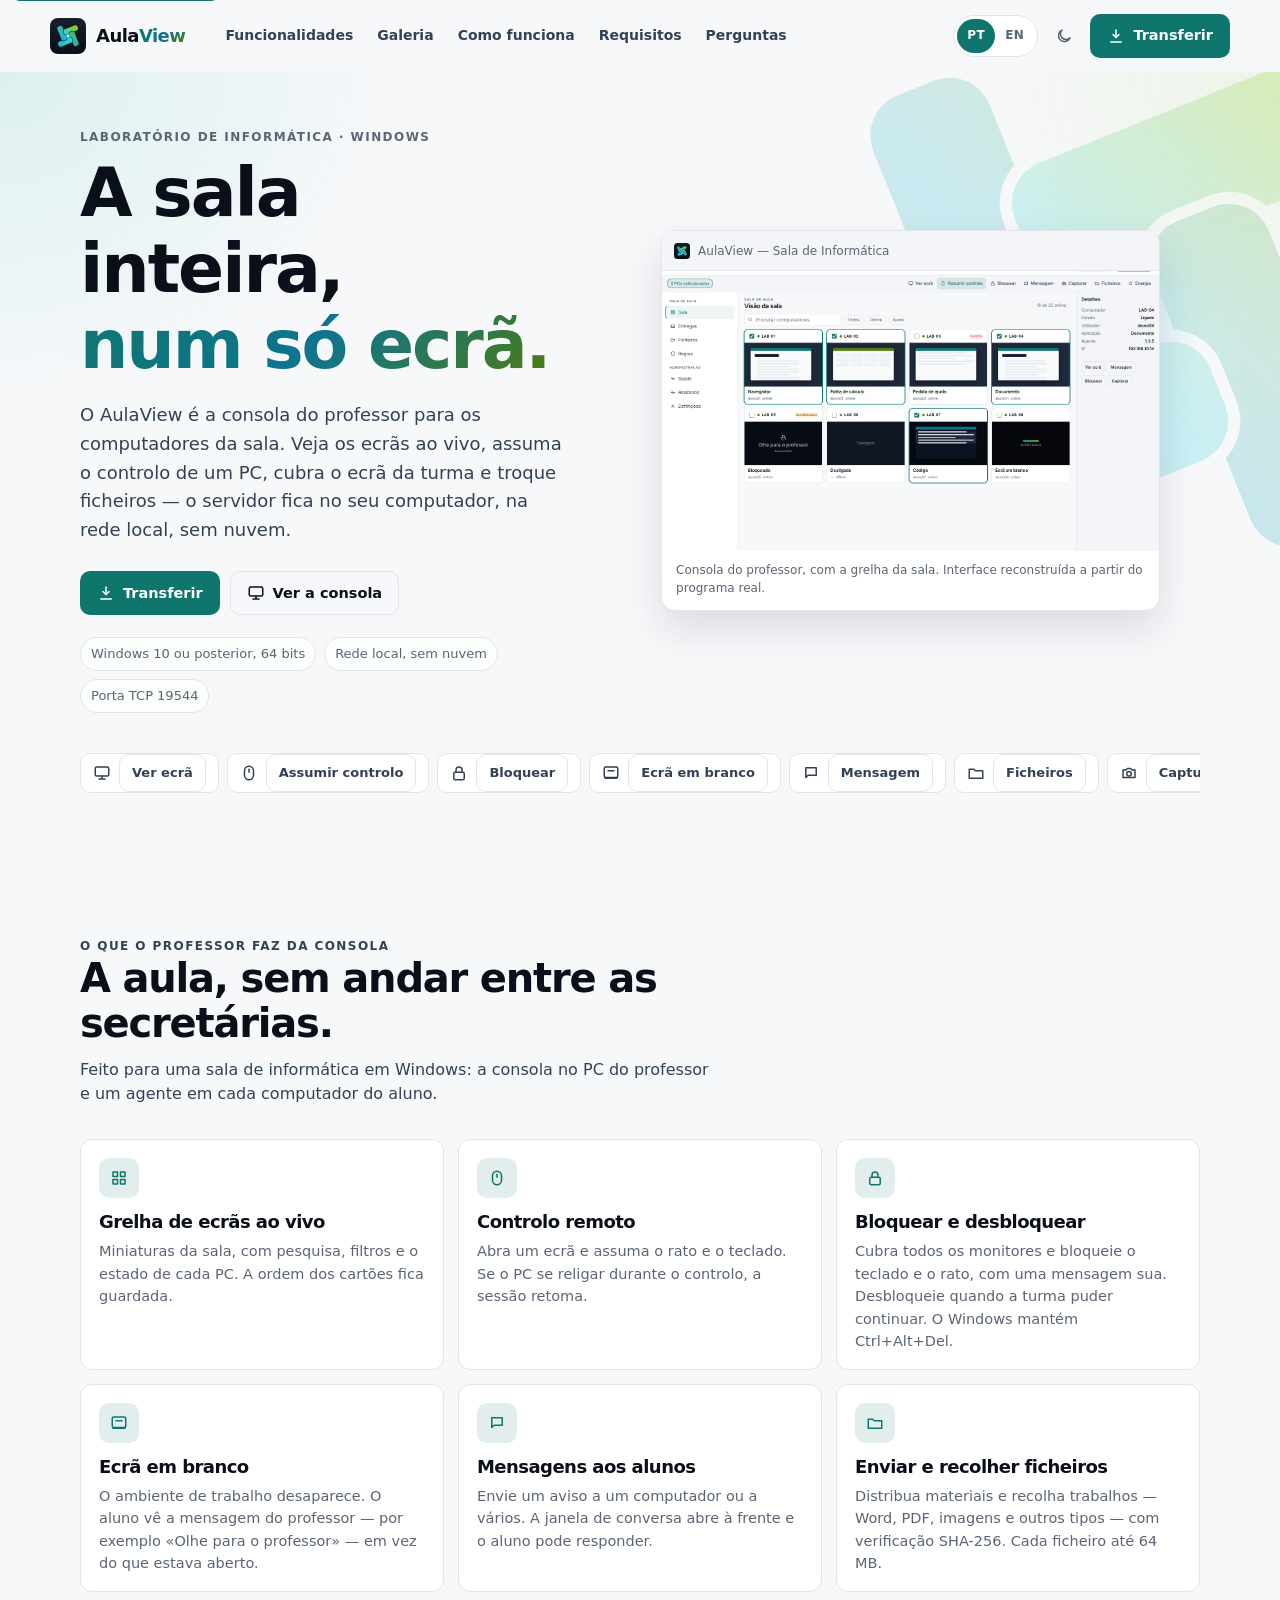
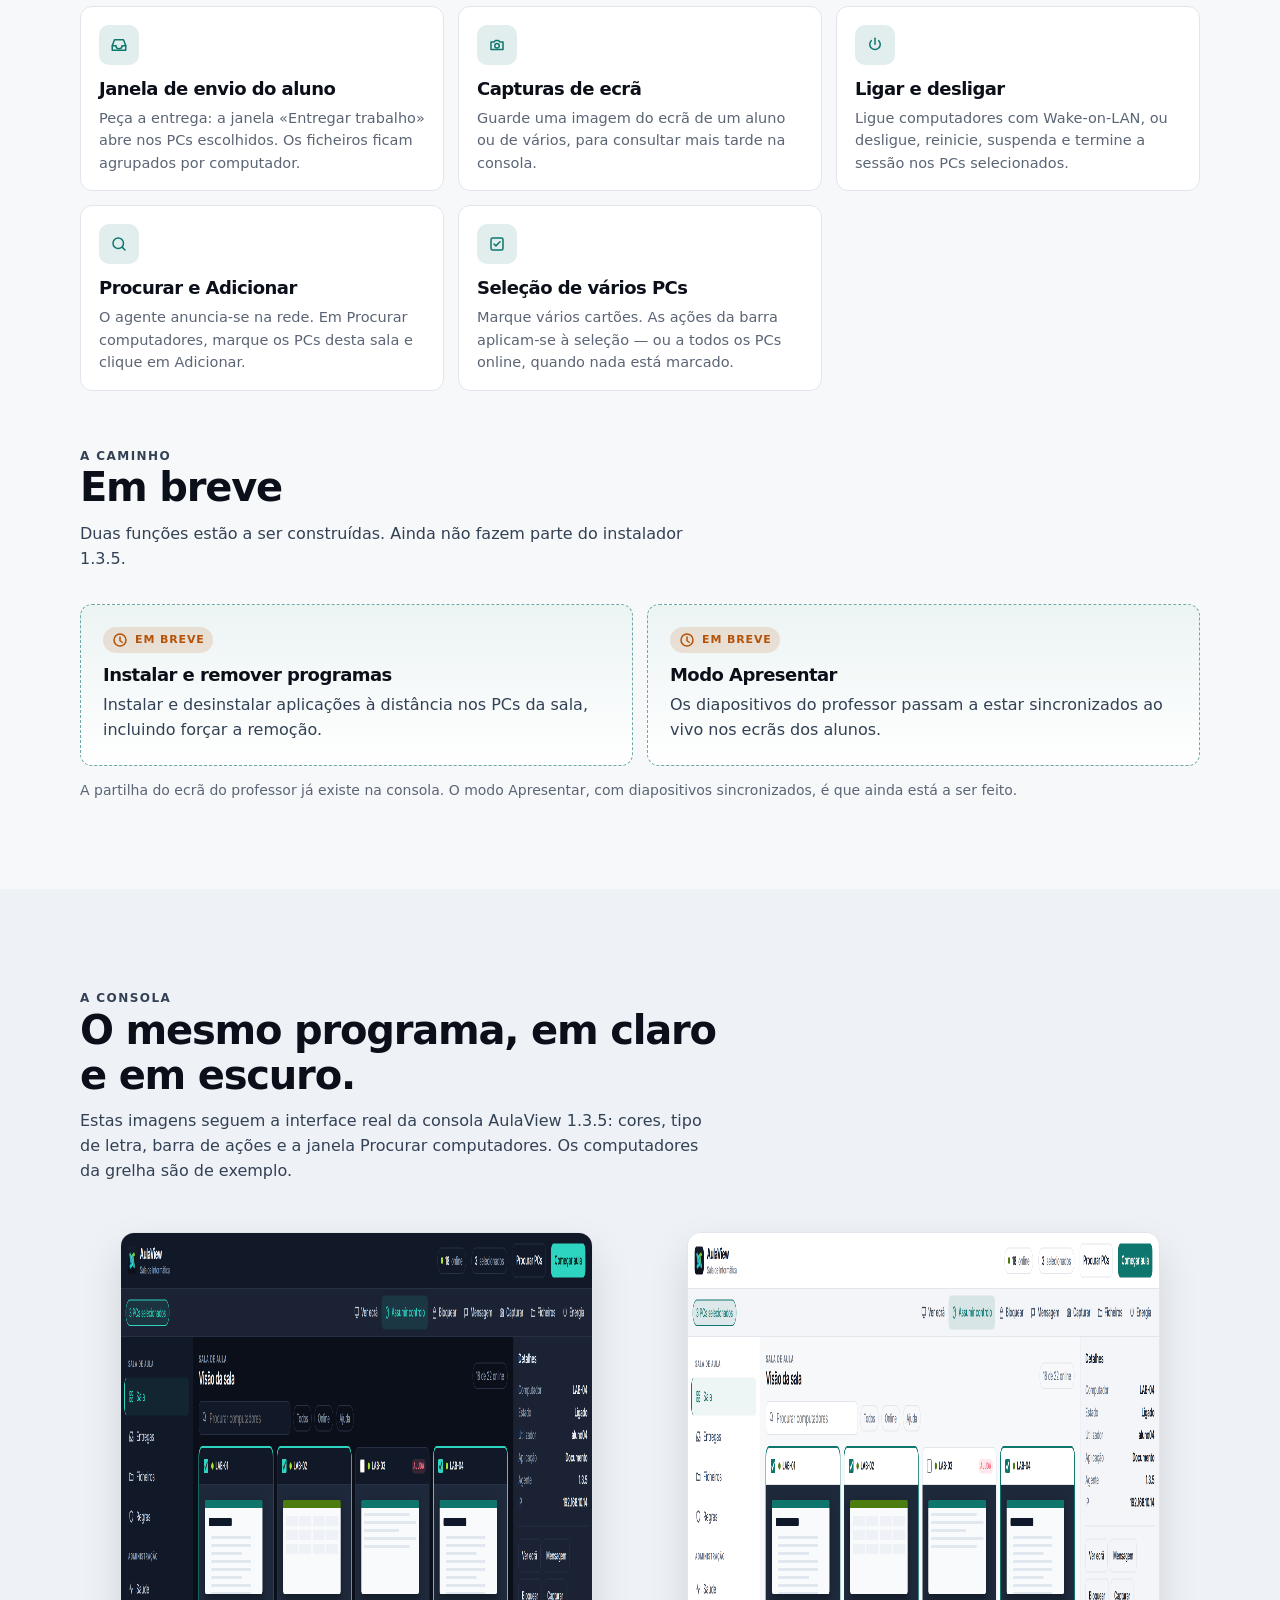
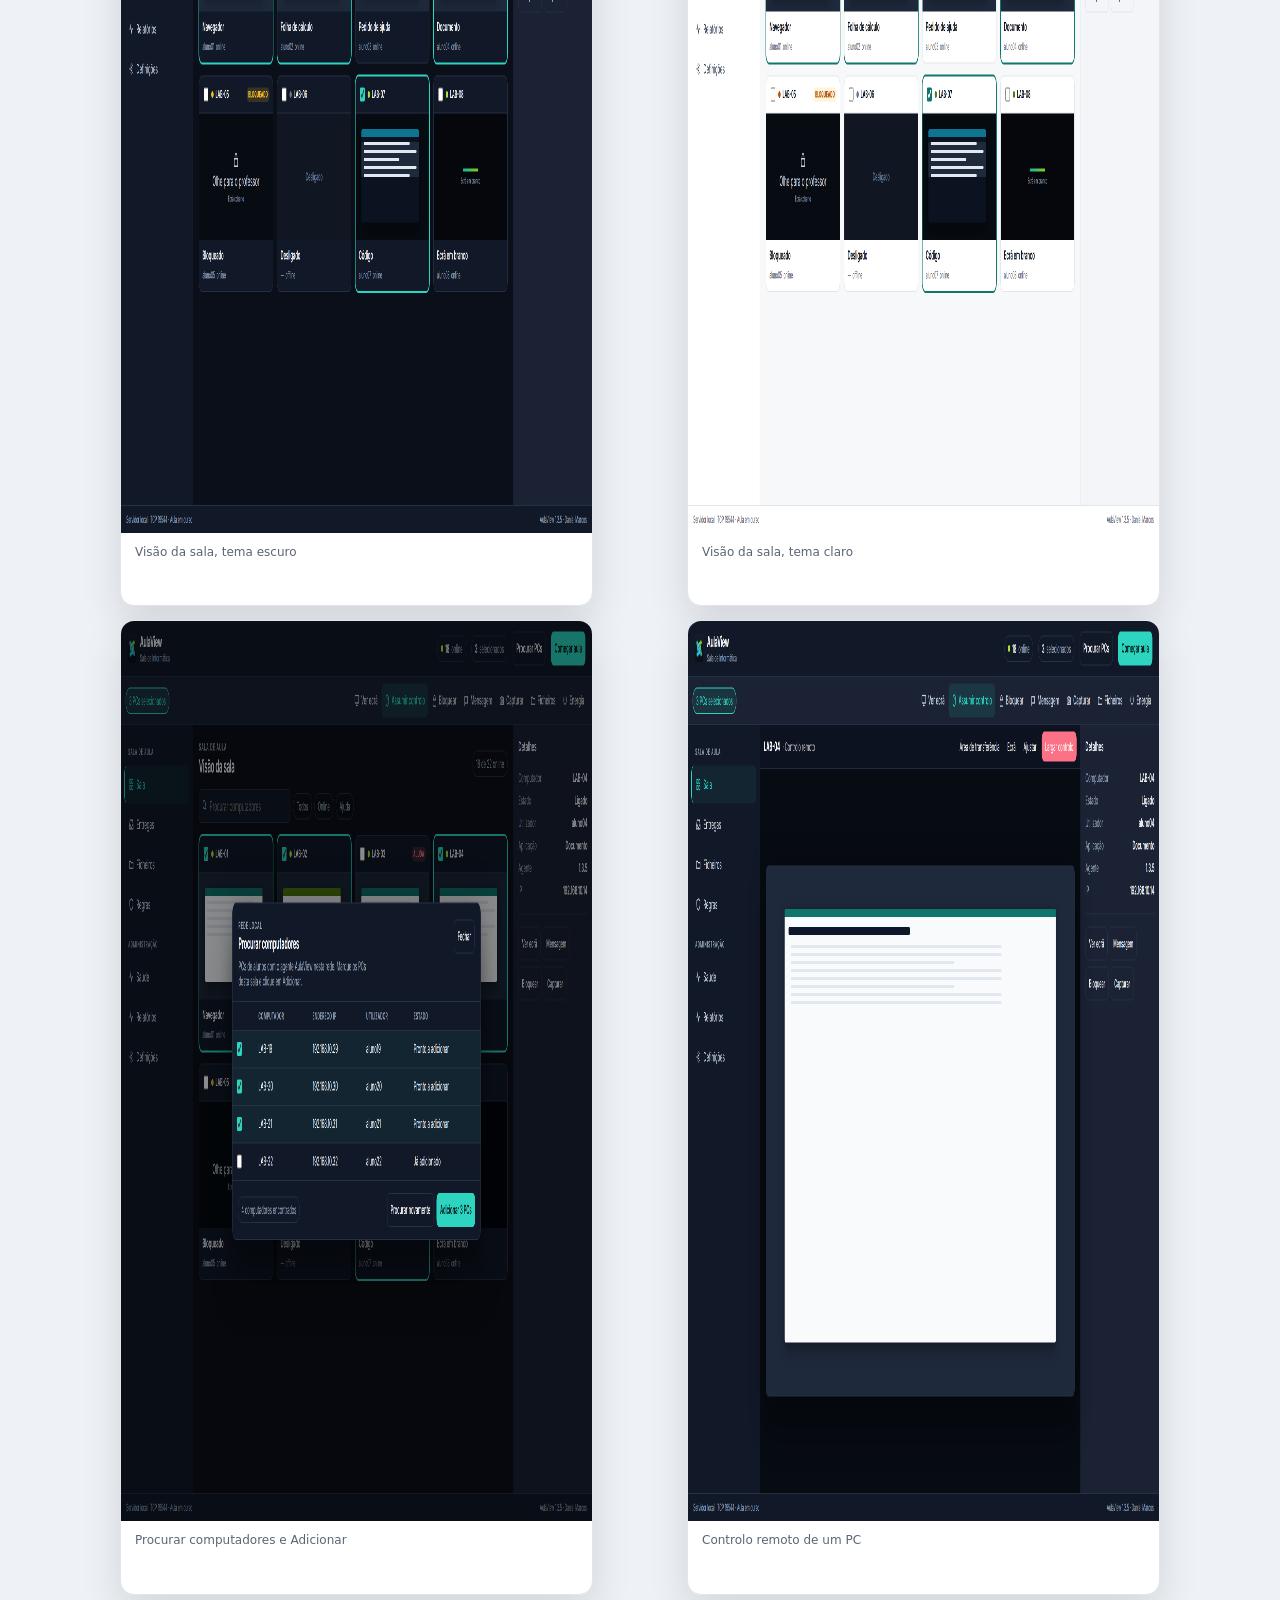
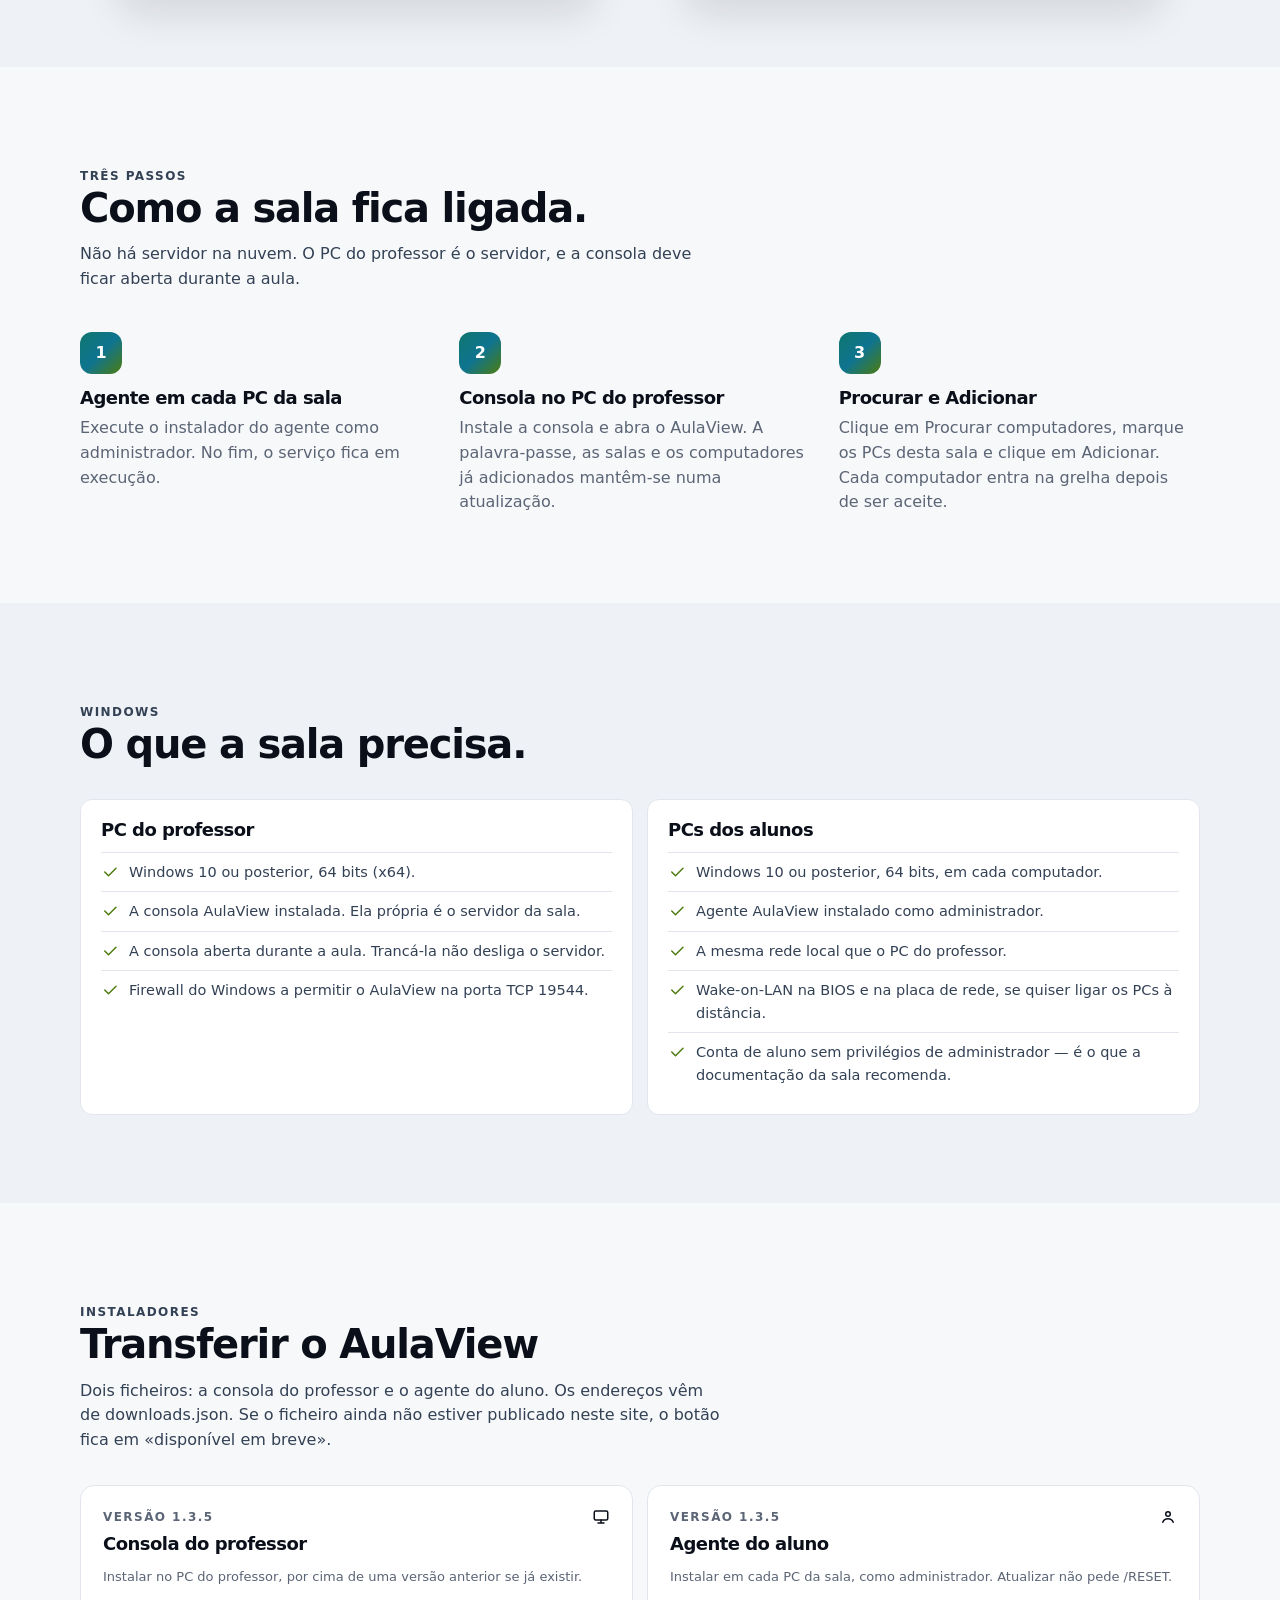
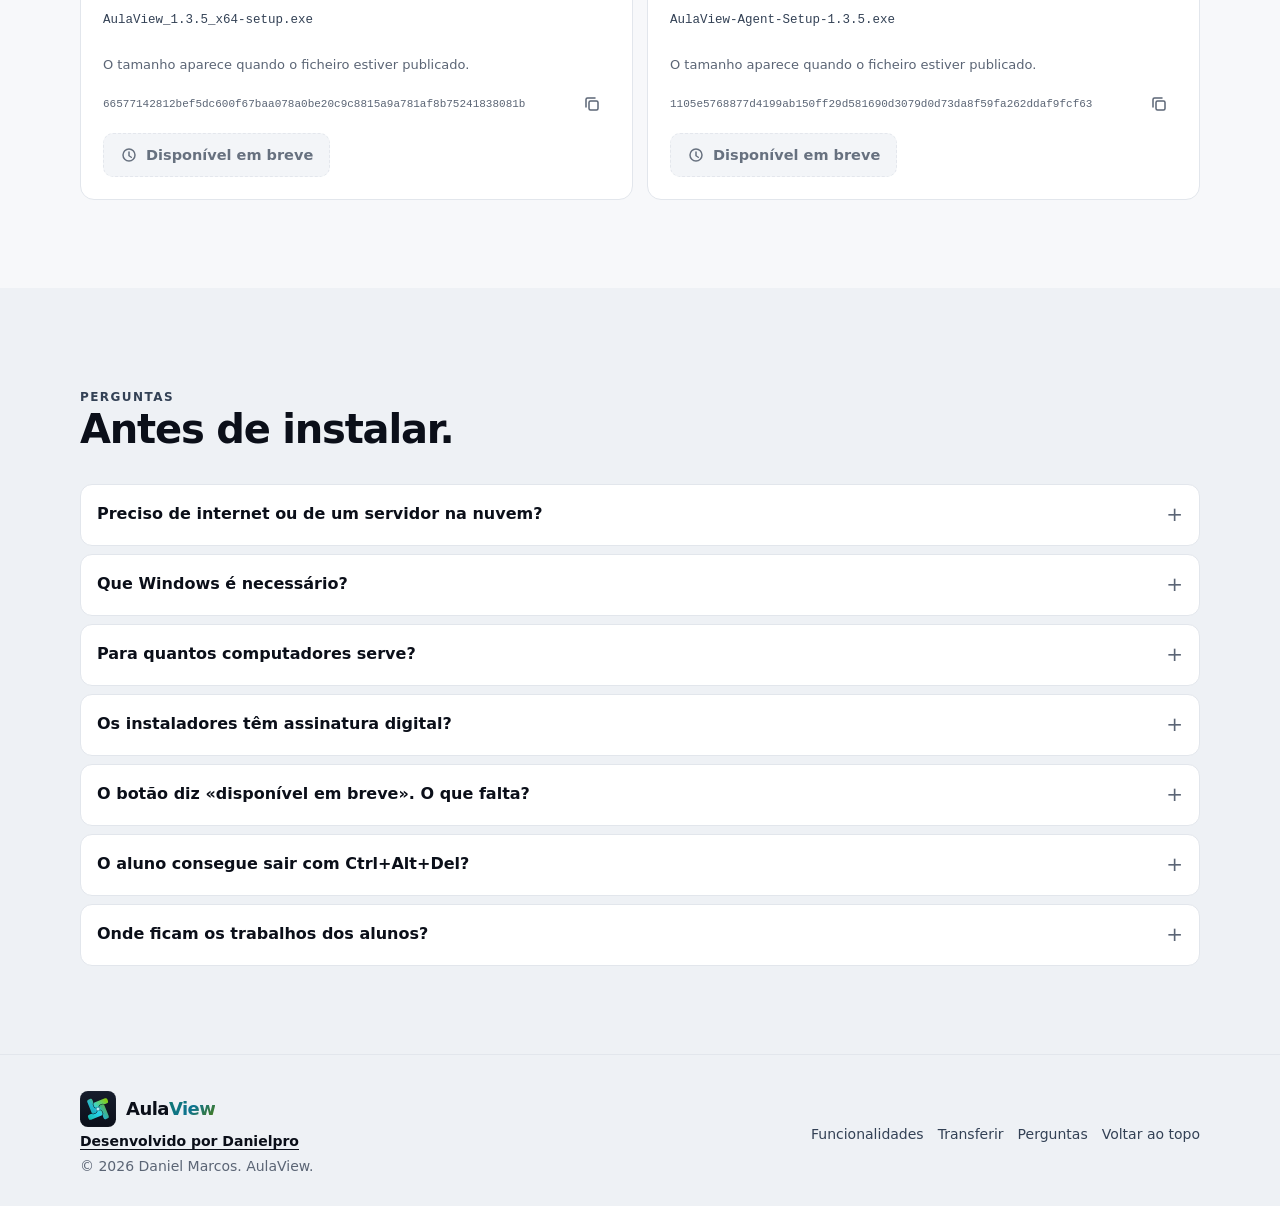
==== index.html @ 0f4b3fcb "Publica o site do AulaView Página estática bilingue com a marca da consola 1.3.5, galeria da interfa" ====
<!doctype html>
<html lang="pt-MZ">
<head>
<meta charset="utf-8">
<meta name="viewport" content="width=device-width, initial-scale=1">
<title>AulaView — consola do professor para o laboratório</title>
<meta name="description" content="O AulaView é a consola do professor para os computadores da sala. Ecrãs ao vivo, controlo remoto, mensagens e ficheiros na rede local, sem nuvem. Windows 10 ou posterior, 64 bits.">
<meta name="author" content="Daniel Marcos">
<meta name="theme-color" content="#0B0F19">
<link rel="canonical" href="https://aulaview.danielpro.dev/">
<meta property="og:type" content="website">
<meta property="og:site_name" content="AulaView">
<meta property="og:title" content="AulaView — consola do professor para o laboratório">
<meta property="og:description" content="Veja a sala inteira num só ecrã. Consola do professor e agente do aluno para laboratórios de informática em Windows, na rede local.">
<meta property="og:url" content="https://aulaview.danielpro.dev/">
<meta property="og:image" content="https://aulaview.danielpro.dev/assets/og.png">
<meta property="og:image:width" content="1200">
<meta property="og:image:height" content="630">
<meta property="og:image:alt" content="AulaView — a sala inteira, num só ecrã.">
<meta property="og:locale" content="pt_MZ">
<meta property="og:locale:alternate" content="en_US">
<meta name="twitter:card" content="summary_large_image">
<meta name="twitter:title" content="AulaView — consola do professor para o laboratório">
<meta name="twitter:description" content="Ecrãs ao vivo, controlo remoto e ficheiros da turma, na rede local, sem nuvem.">
<meta name="twitter:image" content="https://aulaview.danielpro.dev/assets/og.png">
<link rel="icon" href="/assets/brand/favicon-32.png" type="image/png" sizes="32x32">
<link rel="icon" href="/assets/brand/icon.svg" type="image/svg+xml">
<link rel="apple-touch-icon" href="/assets/brand/apple-touch.png">
<link rel="manifest" href="/site.webmanifest">
<link rel="stylesheet" href="/css/site.css">
<script type="application/ld+json">
{
  "@context": "https://schema.org",
  "@type": "SoftwareApplication",
  "name": "AulaView",
  "applicationCategory": "EducationalApplication",
  "operatingSystem": "Windows 10, Windows 11, x64",
  "softwareVersion": "1.3.5",
  "description": "Consola do professor e agente do aluno para gerir um laboratório de informática em Windows, na rede local.",
  "url": "https://aulaview.danielpro.dev/",
  "image": "https://aulaview.danielpro.dev/assets/og.png",
  "author": { "@type": "Person", "name": "Daniel Marcos", "url": "https://danielpro.dev" }
}
</script>
<script>
(function () {
  try {
    var t = localStorage.getItem("av-theme");
    if (t === "light" || (!t && matchMedia("(prefers-color-scheme: light)").matches))
      document.documentElement.classList.add("light");
  } catch (e) {}
})();
</script>
</head>
<body id="topo">
<a class="skip" href="#conteudo" data-i18n="skip">Saltar para o conteúdo</a>
<svg xmlns="http://www.w3.org/2000/svg" class="sprite" aria-hidden="true">
  <symbol id="i-monitor" viewBox="0 0 24 24"><rect x="3" y="4" width="18" height="12" rx="2"/><path d="M8 20h8M12 16v4"/></symbol>
  <symbol id="i-mouse" viewBox="0 0 24 24"><rect x="6" y="3" width="12" height="18" rx="6"/><path d="M12 7v4"/></symbol>
  <symbol id="i-lock" viewBox="0 0 24 24"><rect x="5" y="11" width="14" height="10" rx="2"/><path d="M8 11V8a4 4 0 0 1 8 0v3"/></symbol>
  <symbol id="i-blank" viewBox="0 0 24 24"><rect x="3" y="4" width="18" height="14" rx="2"/><path d="M4 19h16M8 9h8"/></symbol>
  <symbol id="i-message" viewBox="0 0 24 24"><path d="M5 5h14v10H8l-3 3z"/></symbol>
  <symbol id="i-folder" viewBox="0 0 24 24"><path d="M3 7h6l2 2h10v10H3z"/></symbol>
  <symbol id="i-inbox" viewBox="0 0 24 24"><path d="M3 13l3-8h12l3 8v6H3z"/><path d="M3 13h5a4 4 0 0 0 8 0h5"/></symbol>
  <symbol id="i-camera" viewBox="0 0 24 24"><path d="M4 8h4l2-2h4l2 2h4v10H4z"/><circle cx="12" cy="13" r="3"/></symbol>
  <symbol id="i-power" viewBox="0 0 24 24"><path d="M12 3v8"/><path d="M7 6.2a7 7 0 1 0 10 0"/></symbol>
  <symbol id="i-search" viewBox="0 0 24 24"><circle cx="11" cy="11" r="7"/><path d="M20 20l-3.2-3.2"/></symbol>
  <symbol id="i-checks" viewBox="0 0 24 24"><rect x="4" y="4" width="16" height="16" rx="2"/><path d="M8 12l2.5 2.5L16 9"/></symbol>
  <symbol id="i-grid" viewBox="0 0 24 24"><rect x="4" y="4" width="6" height="6"/><rect x="14" y="4" width="6" height="6"/><rect x="4" y="14" width="6" height="6"/><rect x="14" y="14" width="6" height="6"/></symbol>
  <symbol id="i-download" viewBox="0 0 24 24"><path d="M12 4v10"/><path d="M8 10l4 4 4-4"/><path d="M5 20h14"/></symbol>
  <symbol id="i-sun" viewBox="0 0 24 24"><circle cx="12" cy="12" r="4"/><path d="M12 2v2M12 20v2M2 12h2M20 12h2M5 5l1.5 1.5M17.5 17.5 19 19M19 5l-1.5 1.5M6.5 17.5 5 19"/></symbol>
  <symbol id="i-moon" viewBox="0 0 24 24"><path d="M20 14.5A8 8 0 1 1 9.5 4 6.5 6.5 0 0 0 20 14.5z"/></symbol>
  <symbol id="i-menu" viewBox="0 0 24 24"><path d="M4 7h16M4 12h16M4 17h16"/></symbol>
  <symbol id="i-close" viewBox="0 0 24 24"><path d="M6 6l12 12M18 6 6 18"/></symbol>
  <symbol id="i-check" viewBox="0 0 24 24"><path d="M5 12l5 5L20 7"/></symbol>
  <symbol id="i-package" viewBox="0 0 24 24"><path d="M3 8l9-4 9 4-9 4z"/><path d="M3 8v8l9 4 9-4V8"/><path d="M12 12v8"/></symbol>
  <symbol id="i-present" viewBox="0 0 24 24"><rect x="3" y="4" width="18" height="12" rx="2"/><path d="M8 20h8M12 16v4M8 10h8"/></symbol>
  <symbol id="i-clock" viewBox="0 0 24 24"><circle cx="12" cy="12" r="8"/><path d="M12 8v5l3 2"/></symbol>
  <symbol id="i-copy" viewBox="0 0 24 24"><rect x="8" y="8" width="12" height="12" rx="2"/><path d="M4 16V6a2 2 0 0 1 2-2h10"/></symbol>
  <symbol id="i-users" viewBox="0 0 24 24"><circle cx="12" cy="8" r="3"/><path d="M5 19c1.2-3.2 3.6-4.8 7-4.8s5.8 1.6 7 4.8"/></symbol>
</svg>

<header class="site-header">
  <div class="wrap">
    <a class="logo" href="#topo">
      <img src="/assets/brand/icon.svg" width="36" height="36" alt="">
      <span>Aula<span class="grad">View</span></span>
    </a>
    <nav class="nav" aria-label="Secções">
      <a href="#funcionalidades" data-i18n="navFeatures">Funcionalidades</a>
      <a href="#galeria" data-i18n="navGallery">Galeria</a>
      <a href="#como-funciona" data-i18n="navHow">Como funciona</a>
      <a href="#requisitos" data-i18n="navReq">Requisitos</a>
      <a href="#perguntas" data-i18n="navFaq">Perguntas</a>
    </nav>
    <div class="header-actions">
      <div class="seg" role="group" aria-label="Idioma">
        <button type="button" data-lang="pt" aria-pressed="true">PT</button>
        <button type="button" data-lang="en" aria-pressed="false">EN</button>
      </div>
      <button class="icon-btn" type="button" data-theme-toggle aria-pressed="true" aria-label="Mudar para o tema claro">
        <svg class="icon" aria-hidden="true"><use href="#i-sun"></use></svg>
      </button>
      <a class="btn btn-primary" href="#transferir"><svg class="icon" aria-hidden="true"><use href="#i-download"></use></svg><span data-i18n="ctaDownload">Transferir</span></a>
      <button class="menu-btn" type="button" data-menu aria-expanded="false" aria-controls="menu-movel" data-i18n-aria="menuOpen" aria-label="Abrir menu">
        <svg class="icon" aria-hidden="true"><use href="#i-menu"></use></svg>
      </button>
    </div>
  </div>
</header>
<nav class="mobile-nav" id="menu-movel" data-mobile-nav>
  <a href="#funcionalidades" data-i18n="navFeatures">Funcionalidades</a>
  <a href="#galeria" data-i18n="navGallery">Galeria</a>
  <a href="#como-funciona" data-i18n="navHow">Como funciona</a>
  <a href="#requisitos" data-i18n="navReq">Requisitos</a>
  <a href="#transferir" data-i18n="navDownload">Transferir</a>
  <a href="#perguntas" data-i18n="navFaq">Perguntas</a>
</nav>

<main id="conteudo">
  <section class="hero">
    <img class="hero-pin" src="/assets/brand/symbol.svg" alt="">
    <div class="wrap hero-grid">
      <div>
        <p class="eyebrow" data-i18n="heroKicker">Laboratório de informática · Windows</p>
        <h1><span data-i18n="heroTitleA">A sala inteira,</span><br><span class="grad" data-i18n="heroTitleB">num só ecrã.</span></h1>
        <p class="lead" data-i18n="heroLead">O AulaView é a consola do professor para os computadores da sala. Veja os ecrãs ao vivo, assuma o controlo de um PC, cubra o ecrã da turma e troque ficheiros — o servidor fica no seu computador, na rede local, sem nuvem.</p>
        <div class="hero-actions">
          <a class="btn btn-primary" href="#transferir"><svg class="icon" aria-hidden="true"><use href="#i-download"></use></svg><span data-i18n="ctaDownload">Transferir</span></a>
          <a class="btn btn-ghost" href="#galeria"><svg class="icon" aria-hidden="true"><use href="#i-monitor"></use></svg><span data-i18n="ctaSee">Ver a consola</span></a>
        </div>
        <ul class="facts">
          <li data-i18n="factWin">Windows 10 ou posterior, 64 bits</li>
          <li data-i18n="factLocal">Rede local, sem nuvem</li>
          <li data-i18n="factPort">Porta TCP 19544</li>
        </ul>
      </div>
      <figure class="frame">
        <div class="frame-bar"><img src="/assets/brand/icon.svg" alt=""><span>AulaView — Sala de Informática</span></div>
        <img class="shot" data-shot width="1440" height="900" data-dark="/assets/screens/sala-escuro.png" data-light="/assets/screens/sala-claro.png" src="/assets/screens/sala-escuro.png" data-i18n-alt="g1" alt="Visão da sala, tema escuro">
        <figcaption data-i18n="heroCaption">Consola do professor, com a grelha da sala. Interface reconstruída a partir do programa real.</figcaption>
      </figure>
    </div>
  </section>

  <div class="command-strip">
    <div class="wrap">
      <div class="strip" aria-hidden="true">
        <span><svg class="icon"><use href="#i-monitor"></use></svg><span data-i18n="stripView">Ver ecrã</span></span>
        <span><svg class="icon"><use href="#i-mouse"></use></svg><span data-i18n="stripControl">Assumir controlo</span></span>
        <span><svg class="icon"><use href="#i-lock"></use></svg><span data-i18n="stripLock">Bloquear</span></span>
        <span><svg class="icon"><use href="#i-blank"></use></svg><span data-i18n="stripBlank">Ecrã em branco</span></span>
        <span><svg class="icon"><use href="#i-message"></use></svg><span data-i18n="stripMsg">Mensagem</span></span>
        <span><svg class="icon"><use href="#i-folder"></use></svg><span data-i18n="stripFiles">Ficheiros</span></span>
        <span><svg class="icon"><use href="#i-camera"></use></svg><span data-i18n="stripShot">Capturar</span></span>
        <span><svg class="icon"><use href="#i-power"></use></svg><span data-i18n="stripPower">Energia</span></span>
        <span><svg class="icon"><use href="#i-search"></use></svg><span data-i18n="stripSearch">Procurar PCs</span></span>
      </div>
    </div>
  </div>

  <section class="section" id="funcionalidades">
    <div class="wrap">
      <div class="section-head reveal">
        <p class="eyebrow" data-i18n="featuresKicker">O que o professor faz da consola</p>
        <h2 data-i18n="featuresTitle">A aula, sem andar entre as secretárias.</h2>
        <p data-i18n="featuresLead">Feito para uma sala de informática em Windows: a consola no PC do professor e um agente em cada computador do aluno.</p>
      </div>
      <div class="cards">
        <article class="card reveal"><div class="card-icon"><svg class="icon"><use href="#i-grid"></use></svg></div><h3 data-i18n="fGridT">Grelha de ecrãs ao vivo</h3><p data-i18n="fGrid">Miniaturas da sala, com pesquisa, filtros e o estado de cada PC. A ordem dos cartões fica guardada.</p></article>
        <article class="card reveal"><div class="card-icon"><svg class="icon"><use href="#i-mouse"></use></svg></div><h3 data-i18n="fControlT">Controlo remoto</h3><p data-i18n="fControl">Abra um ecrã e assuma o rato e o teclado. Se o PC se religar durante o controlo, a sessão retoma.</p></article>
        <article class="card reveal"><div class="card-icon"><svg class="icon"><use href="#i-lock"></use></svg></div><h3 data-i18n="fLockT">Bloquear e desbloquear</h3><p data-i18n="fLock">Cubra todos os monitores e bloqueie o teclado e o rato, com uma mensagem sua. Desbloqueie quando a turma puder continuar. O Windows mantém Ctrl+Alt+Del.</p></article>
        <article class="card reveal"><div class="card-icon"><svg class="icon"><use href="#i-blank"></use></svg></div><h3 data-i18n="fBlankT">Ecrã em branco</h3><p data-i18n="fBlank">O ambiente de trabalho desaparece. O aluno vê a mensagem do professor — por exemplo «Olhe para o professor» — em vez do que estava aberto.</p></article>
        <article class="card reveal"><div class="card-icon"><svg class="icon"><use href="#i-message"></use></svg></div><h3 data-i18n="fMsgT">Mensagens aos alunos</h3><p data-i18n="fMsg">Envie um aviso a um computador ou a vários. A janela de conversa abre à frente e o aluno pode responder.</p></article>
        <article class="card reveal"><div class="card-icon"><svg class="icon"><use href="#i-folder"></use></svg></div><h3 data-i18n="fFilesT">Enviar e recolher ficheiros</h3><p data-i18n="fFiles">Distribua materiais e recolha trabalhos — Word, PDF, imagens e outros tipos — com verificação SHA-256. Cada ficheiro até 64 MB.</p></article>
        <article class="card reveal"><div class="card-icon"><svg class="icon"><use href="#i-inbox"></use></svg></div><h3 data-i18n="fUploadT">Janela de envio do aluno</h3><p data-i18n="fUpload">Peça a entrega: a janela «Entregar trabalho» abre nos PCs escolhidos. Os ficheiros ficam agrupados por computador.</p></article>
        <article class="card reveal"><div class="card-icon"><svg class="icon"><use href="#i-camera"></use></svg></div><h3 data-i18n="fShotT">Capturas de ecrã</h3><p data-i18n="fShot">Guarde uma imagem do ecrã de um aluno ou de vários, para consultar mais tarde na consola.</p></article>
        <article class="card reveal"><div class="card-icon"><svg class="icon"><use href="#i-power"></use></svg></div><h3 data-i18n="fPowerT">Ligar e desligar</h3><p data-i18n="fPower">Ligue computadores com Wake-on-LAN, ou desligue, reinicie, suspenda e termine a sessão nos PCs selecionados.</p></article>
        <article class="card reveal"><div class="card-icon"><svg class="icon"><use href="#i-search"></use></svg></div><h3 data-i18n="fFindT">Procurar e Adicionar</h3><p data-i18n="fFind">O agente anuncia-se na rede. Em Procurar computadores, marque os PCs desta sala e clique em Adicionar.</p></article>
        <article class="card reveal"><div class="card-icon"><svg class="icon"><use href="#i-checks"></use></svg></div><h3 data-i18n="fManyT">Seleção de vários PCs</h3><p data-i18n="fMany">Marque vários cartões. As ações da barra aplicam-se à seleção — ou a todos os PCs online, quando nada está marcado.</p></article>
      </div>

      <div class="section-head reveal" style="margin-top:56px">
        <p class="eyebrow" data-i18n="soonKicker">A caminho</p>
        <h2 data-i18n="soonTitle">Em breve</h2>
        <p data-i18n="soonLead">Duas funções estão a ser construídas. Ainda não fazem parte do instalador 1.3.5.</p>
      </div>
      <div class="soon-grid">
        <article class="soon reveal">
          <div class="badge"><svg class="icon"><use href="#i-clock"></use></svg><span data-i18n="soonBadge">Em breve</span></div>
          <h3 data-i18n="soonInstallT">Instalar e remover programas</h3>
          <p data-i18n="soonInstall">Instalar e desinstalar aplicações à distância nos PCs da sala, incluindo forçar a remoção.</p>
        </article>
        <article class="soon reveal">
          <div class="badge"><svg class="icon"><use href="#i-clock"></use></svg><span data-i18n="soonBadge">Em breve</span></div>
          <h3 data-i18n="soonPresentT">Modo Apresentar</h3>
          <p data-i18n="soonPresent">Os diapositivos do professor passam a estar sincronizados ao vivo nos ecrãs dos alunos.</p>
        </article>
      </div>
      <p class="note" data-i18n="soonNote">A partilha do ecrã do professor já existe na consola. O modo Apresentar, com diapositivos sincronizados, é que ainda está a ser feito.</p>
    </div>
  </section>

  <section class="section" id="galeria" style="background:var(--bg-2)">
    <div class="wrap">
      <div class="section-head reveal">
        <p class="eyebrow" data-i18n="galleryKicker">A consola</p>
        <h2 data-i18n="galleryTitle">O mesmo programa, em claro e em escuro.</h2>
        <p data-i18n="galleryLead">Estas imagens seguem a interface real da consola AulaView 1.3.5: cores, tipo de letra, barra de ações e a janela Procurar computadores. Os computadores da grelha são de exemplo.</p>
      </div>
      <div class="gallery">
        <button class="shot-btn reveal" type="button" data-zoom>
          <figure class="frame">
            <img src="/assets/screens/sala-escuro.png" width="1440" height="900" data-i18n-alt="g1" alt="Visão da sala, tema escuro">
            <figcaption data-i18n="g1">Visão da sala, tema escuro</figcaption>
          </figure>
        </button>
        <button class="shot-btn reveal" type="button" data-zoom>
          <figure class="frame">
            <img src="/assets/screens/sala-claro.png" width="1440" height="900" data-i18n-alt="g2" alt="Visão da sala, tema claro">
            <figcaption data-i18n="g2">Visão da sala, tema claro</figcaption>
          </figure>
        </button>
        <button class="shot-btn reveal" type="button" data-zoom>
          <figure class="frame">
            <img src="/assets/screens/procurar.png" width="1440" height="900" data-i18n-alt="g3" alt="Procurar computadores e Adicionar">
            <figcaption data-i18n="g3">Procurar computadores e Adicionar</figcaption>
          </figure>
        </button>
        <button class="shot-btn reveal" type="button" data-zoom>
          <figure class="frame">
            <img src="/assets/screens/controlo.png" width="1440" height="900" data-i18n-alt="g4" alt="Controlo remoto de um PC">
            <figcaption data-i18n="g4">Controlo remoto de um PC</figcaption>
          </figure>
        </button>
      </div>
    </div>
  </section>

  <section class="section" id="como-funciona">
    <div class="wrap">
      <div class="section-head reveal">
        <p class="eyebrow" data-i18n="howKicker">Três passos</p>
        <h2 data-i18n="howTitle">Como a sala fica ligada.</h2>
        <p data-i18n="howLead">Não há servidor na nuvem. O PC do professor é o servidor, e a consola deve ficar aberta durante a aula.</p>
      </div>
      <div class="steps">
        <article class="step reveal"><div class="num">1</div><h3 data-i18n="s1t">Agente em cada PC da sala</h3><p data-i18n="s1">Execute o instalador do agente como administrador. No fim, o serviço fica em execução.</p></article>
        <article class="step reveal"><div class="num">2</div><h3 data-i18n="s2t">Consola no PC do professor</h3><p data-i18n="s2">Instale a consola e abra o AulaView. A palavra-passe, as salas e os computadores já adicionados mantêm-se numa atualização.</p></article>
        <article class="step reveal"><div class="num">3</div><h3 data-i18n="s3t">Procurar e Adicionar</h3><p data-i18n="s3">Clique em Procurar computadores, marque os PCs desta sala e clique em Adicionar. Cada computador entra na grelha depois de ser aceite.</p></article>
      </div>
    </div>
  </section>

  <section class="section" id="requisitos" style="background:var(--bg-2)">
    <div class="wrap">
      <div class="section-head reveal">
        <p class="eyebrow" data-i18n="reqKicker">Windows</p>
        <h2 data-i18n="reqTitle">O que a sala precisa.</h2>
      </div>
      <div class="req">
        <article class="reveal">
          <h3 data-i18n="reqTeacher">PC do professor</h3>
          <ul>
            <li><svg class="icon"><use href="#i-check"></use></svg><span data-i18n="r1">Windows 10 ou posterior, 64 bits (x64).</span></li>
            <li><svg class="icon"><use href="#i-check"></use></svg><span data-i18n="r2">A consola AulaView instalada. Ela própria é o servidor da sala.</span></li>
            <li><svg class="icon"><use href="#i-check"></use></svg><span data-i18n="r3">A consola aberta durante a aula. Trancá-la não desliga o servidor.</span></li>
            <li><svg class="icon"><use href="#i-check"></use></svg><span data-i18n="r4">Firewall do Windows a permitir o AulaView na porta TCP 19544.</span></li>
          </ul>
        </article>
        <article class="reveal">
          <h3 data-i18n="reqStudents">PCs dos alunos</h3>
          <ul>
            <li><svg class="icon"><use href="#i-check"></use></svg><span data-i18n="r5">Windows 10 ou posterior, 64 bits, em cada computador.</span></li>
            <li><svg class="icon"><use href="#i-check"></use></svg><span data-i18n="r6">Agente AulaView instalado como administrador.</span></li>
            <li><svg class="icon"><use href="#i-check"></use></svg><span data-i18n="r7">A mesma rede local que o PC do professor.</span></li>
            <li><svg class="icon"><use href="#i-check"></use></svg><span data-i18n="r8">Wake-on-LAN na BIOS e na placa de rede, se quiser ligar os PCs à distância.</span></li>
            <li><svg class="icon"><use href="#i-check"></use></svg><span data-i18n="r9">Conta de aluno sem privilégios de administrador — é o que a documentação da sala recomenda.</span></li>
          </ul>
        </article>
      </div>
    </div>
  </section>

  <section class="section" id="transferir">
    <div class="wrap">
      <div class="section-head reveal">
        <p class="eyebrow" data-i18n="dlKicker">Instaladores</p>
        <h2 data-i18n="dlTitle">Transferir o AulaView</h2>
        <p data-i18n="dlLead">Dois ficheiros: a consola do professor e o agente do aluno. Os endereços vêm de downloads.json. Se o ficheiro ainda não estiver publicado neste site, o botão fica em «disponível em breve».</p>
      </div>
      <div class="downloads" data-downloads>
        <article class="dl">
          <p class="meta-line" data-i18n="dlCheck">A verificar o ficheiro…</p>
        </article>
      </div>
      <noscript>
        <p class="note">AulaView_1.3.5_x64-setup.exe · AulaView-Agent-Setup-1.3.5.exe — disponível em breve, quando os ficheiros estiverem em /downloads/.</p>
      </noscript>
    </div>
  </section>

  <section class="section" id="perguntas" style="background:var(--bg-2)">
    <div class="wrap">
      <div class="section-head reveal">
        <p class="eyebrow" data-i18n="faqKicker">Perguntas</p>
        <h2 data-i18n="faqTitle">Antes de instalar.</h2>
      </div>
      <div class="faq">
        <details class="reveal"><summary data-i18n="q1">Preciso de internet ou de um servidor na nuvem?</summary><p data-i18n="a1">Não. O PC do professor é o servidor. Os computadores da sala falam com a consola na rede local, na porta TCP 19544. Não há PHP, base de dados nem serviço na nuvem.</p></details>
        <details class="reveal"><summary data-i18n="q2">Que Windows é necessário?</summary><p data-i18n="a2">Windows 10 ou posterior, de 64 bits, tanto no PC do professor como nos PCs dos alunos. O instalador do agente recusa um Windows de 32 bits ou anterior ao Windows 10.</p></details>
        <details class="reveal"><summary data-i18n="q3">Para quantos computadores serve?</summary><p data-i18n="a3">Foi feito para uma sala de informática. A consola acompanha uma turma na casa dos 22 PCs, e a versão 1.3.5 foi sujeita a um teste de carga com 25 computadores simulados.</p></details>
        <details class="reveal"><summary data-i18n="q4">Os instaladores têm assinatura digital?</summary><p data-i18n="a4">Ainda não. O SmartScreen do Windows pode mostrar «O Windows protegeu o seu PC». Em Mais informações pode escolher Executar mesmo assim. Confira o SHA-256 publicado nesta página.</p></details>
        <details class="reveal"><summary data-i18n="q5">O botão diz «disponível em breve». O que falta?</summary><p data-i18n="a5">O ficheiro ainda não está em /downloads/ neste site. Os instaladores são colocados no servidor à parte. Quando o ficheiro responder, o botão passa a transferir e mostra o tamanho.</p></details>
        <details class="reveal"><summary data-i18n="q6">O aluno consegue sair com Ctrl+Alt+Del?</summary><p data-i18n="a6">Sim. Nenhum programa normal consegue bloquear Ctrl+Alt+Del. O bloqueio cobre o ecrã e o teclado e o rato, e o Windows mantém essa combinação.</p></details>
        <details class="reveal"><summary data-i18n="q7">Onde ficam os trabalhos dos alunos?</summary><p data-i18n="a7">Na consola, os envios pela janela de entrega ficam agrupados por PC. A recolha e o envio verificam o SHA-256. Cada ficheiro pode ter no máximo 64 MB.</p></details>
      </div>
    </div>
  </section>
</main>

<footer class="site-footer">
  <div class="wrap foot">
    <div>
      <a class="logo" href="#topo"><img src="/assets/brand/icon.svg" width="32" height="32" alt=""><span>Aula<span class="grad">View</span></span></a>
      <p><a class="credit" href="https://danielpro.dev" data-i18n="footCredit">Desenvolvido por Danielpro</a></p>
      <p data-i18n="footRights">© 2026 Daniel Marcos. AulaView.</p>
    </div>
    <nav aria-label="Rodapé">
      <a href="#funcionalidades" data-i18n="navFeatures">Funcionalidades</a>
      <a href="#transferir" data-i18n="navDownload">Transferir</a>
      <a href="#perguntas" data-i18n="navFaq">Perguntas</a>
      <a href="#topo" data-i18n="footTop">Voltar ao topo</a>
    </nav>
  </div>
</footer>

<div class="lightbox" data-lightbox role="dialog" aria-modal="true" aria-label="Imagem">
  <button class="icon-btn" type="button" data-i18n-aria="close" aria-label="Fechar"><svg class="icon"><use href="#i-close"></use></svg></button>
  <figure>
    <img data-lightbox-img alt="">
    <figcaption data-lightbox-cap></figcaption>
  </figure>
</div>
<script src="/js/site.js"></script>
</body>
</html>
---- css/site.css ----
:root {
  --av-teal: #14b8a6;
  --av-cyan: #22d3ee;
  --av-lime: #84cc16;
  --av-grad: linear-gradient(135deg, #14b8a6 0%, #22d3ee 48%, #84cc16 100%);
  --bg: #0b0f19;
  --bg-2: #080b13;
  --surface: #111827;
  --surface-2: #1a2233;
  --border: #263044;
  --text: #f1f5f9;
  --text-2: #cbd5e1;
  --muted: #94a3b8;
  --accent: #2dd4bf;
  --accent-ink: #04201c;
  --online: #a3e635;
  --warn: #fbbf24;
  --shadow: 0 24px 60px rgb(0 0 0 / .45);
  --header: rgb(11 15 25 / .82);
  --aurora:
    radial-gradient(50% 80% at 0% 0%, rgb(20 184 166 / .18), transparent 62%),
    radial-gradient(42% 70% at 100% 0%, rgb(132 204 22 / .12), transparent 60%);
  --radius: 12px;
  --header-h: 72px;
  --ease: cubic-bezier(.2, .8, .2, 1);
  color-scheme: dark;
}

html.light {
  --av-grad: linear-gradient(135deg, #0f766e 0%, #0e7490 50%, #4d7c0f 100%);
  --bg: #f7f8fa;
  --bg-2: #eef1f5;
  --surface: #ffffff;
  --surface-2: #f3f5f8;
  --border: #e2e6ec;
  --text: #0b0f19;
  --text-2: #334155;
  --muted: #5b6575;
  --accent: #0f766e;
  --accent-ink: #ffffff;
  --online: #4d7c0f;
  --warn: #b45309;
  --shadow: 0 18px 40px rgb(15 23 42 / .12);
  --header: rgb(247 248 250 / .86);
  --aurora:
    radial-gradient(50% 80% at 0% 0%, rgb(20 184 166 / .12), transparent 62%),
    radial-gradient(42% 70% at 100% 0%, rgb(132 204 22 / .08), transparent 60%);
  color-scheme: light;
}

* { box-sizing: border-box; }
html { scroll-behavior: smooth; }
body {
  margin: 0;
  overflow-x: clip;
  background: var(--bg);
  color: var(--text);
  font-family: Inter, "Segoe UI Variable", "Segoe UI", system-ui, sans-serif;
  font-size: 16px;
  line-height: 1.55;
  text-rendering: optimizeLegibility;
}
img { max-width: 100%; display: block; }
a { color: var(--accent); text-decoration-thickness: 1px; text-underline-offset: 3px; }
button, input { font: inherit; color: inherit; }
:focus-visible { outline: 2px solid var(--accent); outline-offset: 3px; }
.skip {
  position: absolute; left: 12px; top: -40px; z-index: 100;
  background: var(--accent); color: var(--accent-ink); padding: 8px 12px; border-radius: 8px;
}
.skip:focus { top: 12px; }

.sprite { position: absolute; width: 0; height: 0; overflow: hidden; }
.icon { width: 18px; height: 18px; flex-shrink: 0; stroke: currentColor; fill: none; stroke-width: 2; stroke-linecap: round; stroke-linejoin: round; }
.sprite symbol { fill: none; stroke: currentColor; stroke-width: 2; stroke-linecap: round; stroke-linejoin: round; }

.wrap { width: min(1120px, calc(100% - 40px)); margin-inline: auto; }
.section { padding: 88px 0; }
.eyebrow {
  margin: 0 0 8px;
  font-size: 12px; font-weight: 650; letter-spacing: .12em; text-transform: uppercase; color: var(--muted);
}
h1, h2, h3 { letter-spacing: -.03em; line-height: 1.12; font-weight: 640; }
h1 { margin: 0; font-size: clamp(40px, 5.4vw, 68px); }
h2 { margin: 0; font-size: clamp(28px, 3.4vw, 40px); }
h3 { margin: 0; font-size: 18px; }
.lead { color: var(--text-2); font-size: 18px; line-height: 1.6; }
.grad {
  background: var(--av-grad);
  -webkit-background-clip: text; background-clip: text; color: transparent;
}

.site-header {
  position: sticky; top: 0; z-index: 40;
  height: var(--header-h);
  display: flex; align-items: center;
  background: var(--header);
  backdrop-filter: blur(16px);
  border-bottom: 1px solid transparent;
  transition: border-color .2s var(--ease), box-shadow .2s var(--ease);
}
.site-header.is-stuck { border-bottom-color: var(--border); box-shadow: 0 8px 24px rgb(0 0 0 / .12); }
.site-header .wrap { display: flex; align-items: center; gap: 18px; width: min(1180px, calc(100% - 32px)); }
.logo { display: flex; align-items: center; gap: 10px; color: var(--text); text-decoration: none; font-weight: 680; font-size: 18px; letter-spacing: -.03em; }
.logo img { width: 36px; height: 36px; }
.nav { display: flex; align-items: center; gap: 4px; margin-left: 12px; }
.nav a { color: var(--text-2); text-decoration: none; font-size: 14px; font-weight: 550; padding: 8px 10px; border-radius: 8px; }
.nav a:hover { background: color-mix(in srgb, var(--text) 6%, transparent); color: var(--text); }
.header-actions { margin-left: auto; display: flex; align-items: center; gap: 8px; }
.seg { display: inline-flex; border: 1px solid var(--border); border-radius: 999px; padding: 3px; background: var(--surface); }
.seg button, .icon-btn {
  display: inline-flex; align-items: center; justify-content: center; gap: 6px;
  min-height: 34px; border: 0; background: transparent; border-radius: 999px; cursor: pointer; color: var(--muted);
}
.seg button { padding: 0 10px; font-size: 12px; font-weight: 700; letter-spacing: .04em; }
.seg button[aria-pressed="true"] { background: var(--accent); color: var(--accent-ink); }
.icon-btn { width: 36px; }
.icon-btn:hover, .menu-btn:hover { background: color-mix(in srgb, var(--text) 6%, transparent); color: var(--text); }
.menu-btn { display: none; width: 40px; height: 40px; border: 1px solid var(--border); border-radius: 10px; background: var(--surface); color: var(--text); align-items: center; justify-content: center; cursor: pointer; }

.btn {
  display: inline-flex; align-items: center; justify-content: center; gap: 8px;
  min-height: 44px; padding: 0 16px; border-radius: 10px; border: 1px solid transparent;
  font-weight: 640; font-size: 14.5px; text-decoration: none; cursor: pointer;
  transition: transform .15s var(--ease), background .15s var(--ease), border-color .15s;
}
.btn:hover { transform: translateY(-1px); }
.btn:disabled, .btn.is-soon { cursor: default; transform: none; opacity: .92; }
.btn-primary { background: var(--accent); color: var(--accent-ink); }
.btn-primary:hover { filter: brightness(1.05); }
.btn-ghost { background: transparent; border-color: var(--border); color: var(--text); }
.btn-ghost:hover { border-color: var(--accent); }
.btn-soon { background: var(--surface-2); border: 1px dashed var(--border); color: var(--muted); }

.hero { position: relative; overflow: hidden; padding: 56px 0 28px; background: var(--aurora), var(--bg); }
.hero-pin {
  position: absolute; right: -120px; top: -40px; width: min(560px, 70vw); opacity: .22;
  pointer-events: none; animation: spin 56s linear infinite;
}
.hero-grid { position: relative; display: grid; grid-template-columns: minmax(0, .92fr) minmax(0, 1.08fr); gap: 48px; align-items: center; }
.hero p.lead { margin: 18px 0 0; max-width: 46ch; }
.hero-actions { display: flex; flex-wrap: wrap; gap: 10px; margin-top: 26px; }
.facts { display: flex; flex-wrap: wrap; gap: 8px; margin: 22px 0 0; padding: 0; list-style: none; }
.facts li { font-size: 13px; color: var(--muted); border: 1px solid var(--border); background: color-mix(in srgb, var(--surface) 70%, transparent); border-radius: 999px; padding: 6px 10px; }

.frame {
  background: var(--surface); border: 1px solid var(--border); border-radius: 14px;
  box-shadow: var(--shadow); overflow: hidden;
}
.frame-bar { display: flex; align-items: center; gap: 8px; min-height: 40px; padding: 0 12px; border-bottom: 1px solid var(--border); background: var(--surface-2); font-size: 12px; color: var(--muted); }
.frame-bar img { width: 16px; height: 16px; }
.frame img.shot { width: 100%; height: auto; aspect-ratio: 16/9; object-fit: cover; background: #0b0f19; }
.frame figcaption { padding: 10px 14px 12px; font-size: 12px; color: var(--muted); }

.command-strip { padding: 8px 0 36px; }
.strip {
  display: flex; gap: 8px; overflow: auto; padding: 4px 0 8px;
  scrollbar-width: none;
}
.strip::-webkit-scrollbar { display: none; }
.strip span {
  display: inline-flex; align-items: center; gap: 8px; white-space: nowrap;
  min-height: 38px; padding: 0 12px; border-radius: 10px; border: 1px solid var(--border);
  background: var(--surface); color: var(--text-2); font-size: 13px; font-weight: 550;
}

.section-head { max-width: 640px; margin-bottom: 32px; }
.section-head p { margin: 12px 0 0; color: var(--text-2); }

.cards { display: grid; grid-template-columns: repeat(3, minmax(0, 1fr)); gap: 14px; }
.card {
  background: var(--surface); border: 1px solid var(--border); border-radius: var(--radius); padding: 18px 18px 16px;
  transition: border-color .2s var(--ease), transform .2s var(--ease);
}
.card:hover { border-color: color-mix(in srgb, var(--accent) 55%, var(--border)); transform: translateY(-2px); }
.card-icon {
  width: 40px; height: 40px; display: grid; place-items: center; border-radius: 10px; margin-bottom: 14px;
  color: var(--accent); background: color-mix(in srgb, var(--accent) 12%, transparent);
}
.card p { margin: 8px 0 0; color: var(--muted); font-size: 14.5px; }

.soon-grid { display: grid; grid-template-columns: 1fr 1fr; gap: 14px; }
.soon {
  position: relative; padding: 22px; border-radius: var(--radius);
  border: 1px dashed color-mix(in srgb, var(--accent) 55%, var(--border));
  background: linear-gradient(180deg, color-mix(in srgb, var(--accent) 8%, var(--surface)), var(--surface));
}
.badge {
  display: inline-flex; align-items: center; gap: 6px; margin-bottom: 12px;
  font-size: 11px; font-weight: 750; letter-spacing: .08em; text-transform: uppercase;
  color: var(--warn); background: color-mix(in srgb, var(--warn) 14%, transparent);
  border-radius: 999px; padding: 4px 8px;
}
.soon p { margin: 8px 0 0; color: var(--text-2); }
.note { margin: 14px 0 0; color: var(--muted); font-size: 14px; }

.gallery { display: grid; grid-template-columns: 1fr 1fr; gap: 14px; }
.cards > *, .downloads > *, .gallery > *, .req > *, .soon-grid > *, .dl, .hash { min-width: 0; }
.shot-btn {
  display: block; width: 100%; padding: 0; border: 0; background: none; cursor: zoom-in; text-align: left; color: inherit;
}
.shot-btn .frame { height: 100%; }
.shot-stack { display: grid; gap: 14px; }
.lightbox {
  position: fixed; inset: 0; z-index: 80; background: rgb(4 8 14 / .82);
  display: none; align-items: center; justify-content: center; padding: 24px;
}
.lightbox.open { display: flex; }
.lightbox figure { margin: 0; width: min(1100px, 100%); }
.lightbox img { width: 100%; height: auto; border-radius: 12px; border: 1px solid var(--border); }
.lightbox figcaption { margin-top: 10px; color: #e2e8f0; }
.lightbox .icon-btn { position: absolute; top: 16px; right: 16px; background: #111827; color: white; }

.steps { display: grid; grid-template-columns: repeat(3, 1fr); gap: 18px; counter-reset: step; }
.step { position: relative; padding: 8px 8px 0 0; }
.step .num {
  width: 42px; height: 42px; display: grid; place-items: center; border-radius: 12px;
  background: var(--av-grad); color: #04201c; font-weight: 750; margin-bottom: 14px;
}
html.light .step .num { color: white; }
.step p { color: var(--muted); margin: 8px 0 0; }

.req { display: grid; grid-template-columns: 1fr 1fr; gap: 14px; }
.req article { background: var(--surface); border: 1px solid var(--border); border-radius: var(--radius); padding: 20px; }
.req ul { margin: 12px 0 0; padding: 0; list-style: none; }
.req li { display: flex; gap: 10px; align-items: flex-start; padding: 8px 0; border-top: 1px solid var(--border); color: var(--text-2); font-size: 14.5px; }
.req li .icon { margin-top: 2px; color: var(--online); }

.downloads { display: grid; grid-template-columns: 1fr 1fr; gap: 14px; }
.dl {
  background: var(--surface); border: 1px solid var(--border); border-radius: 14px; padding: 22px;
  display: flex; flex-direction: column; gap: 12px; min-height: 100%;
}
.dl header { display: flex; justify-content: space-between; gap: 12px; align-items: flex-start; }
.file { font-family: "JetBrains Mono", Consolas, ui-monospace, monospace; font-size: 12.5px; color: var(--text-2); word-break: break-all; }
.hash { display: flex; gap: 8px; align-items: center; }
.hash code { flex: 1; min-width: 0; font-size: 11px; color: var(--muted); overflow: auto; white-space: nowrap; }
.meta-line { margin: 0; color: var(--muted); font-size: 13px; }
.dl .btn { align-self: flex-start; margin-top: auto; }

.faq { display: grid; gap: 8px; }
.faq details { background: var(--surface); border: 1px solid var(--border); border-radius: 12px; padding: 4px 16px; }
.faq summary { cursor: pointer; min-height: 52px; display: flex; align-items: center; font-weight: 620; list-style: none; }
.faq summary::-webkit-details-marker { display: none; }
.faq summary::after { content: "+"; margin-left: auto; color: var(--muted); font-weight: 500; font-size: 20px; }
.faq details[open] summary::after { content: "–"; }
.faq details p { margin: 0 0 14px; color: var(--text-2); }

.site-footer { border-top: 1px solid var(--border); padding: 36px 0 28px; background: var(--bg-2); }
.foot { display: flex; justify-content: space-between; gap: 24px; flex-wrap: wrap; align-items: center; }
.foot p { margin: 4px 0 0; color: var(--muted); font-size: 14px; }
.foot nav { display: flex; gap: 14px; flex-wrap: wrap; }
.foot nav a { color: var(--text-2); text-decoration: none; font-size: 14px; }
.credit { font-weight: 650; color: var(--text); }

.mobile-nav {
  display: none; position: fixed; inset: var(--header-h) 0 0 0; z-index: 39;
  background: var(--bg); padding: 12px 20px 24px; border-top: 1px solid var(--border);
}
.mobile-nav.open { display: grid; align-content: start; gap: 4px; }
.mobile-nav a { color: var(--text); text-decoration: none; font-size: 18px; padding: 12px 4px; border-bottom: 1px solid var(--border); }

.js .reveal { opacity: 0; transform: translateY(12px); }
.js .reveal.in { opacity: 1; transform: none; transition: opacity .6s var(--ease), transform .6s var(--ease); }

@keyframes spin { to { transform: rotate(360deg); } }

@media (max-width: 980px) {
  .nav { display: none; }
  .menu-btn { display: inline-flex; }
  .hero-grid, .cards, .soon-grid, .gallery, .steps, .req, .downloads { grid-template-columns: 1fr; }
  .hero { padding-top: 32px; }
  .section { padding: 64px 0; }
  .hero-pin { opacity: .14; top: auto; bottom: -80px; }
}
@media (max-width: 640px) {
  .wrap { width: min(1120px, calc(100% - 28px)); }
  .header-actions .btn { display: none; }
  .hero-actions .btn, .dl .btn { width: 100%; }
  h1 { font-size: 38px; }
}
@media (prefers-reduced-motion: reduce) {
  html { scroll-behavior: auto; }
  .hero-pin, .js .reveal { animation: none; opacity: 1; transform: none; }
  .btn:hover, .card:hover { transform: none; }
}
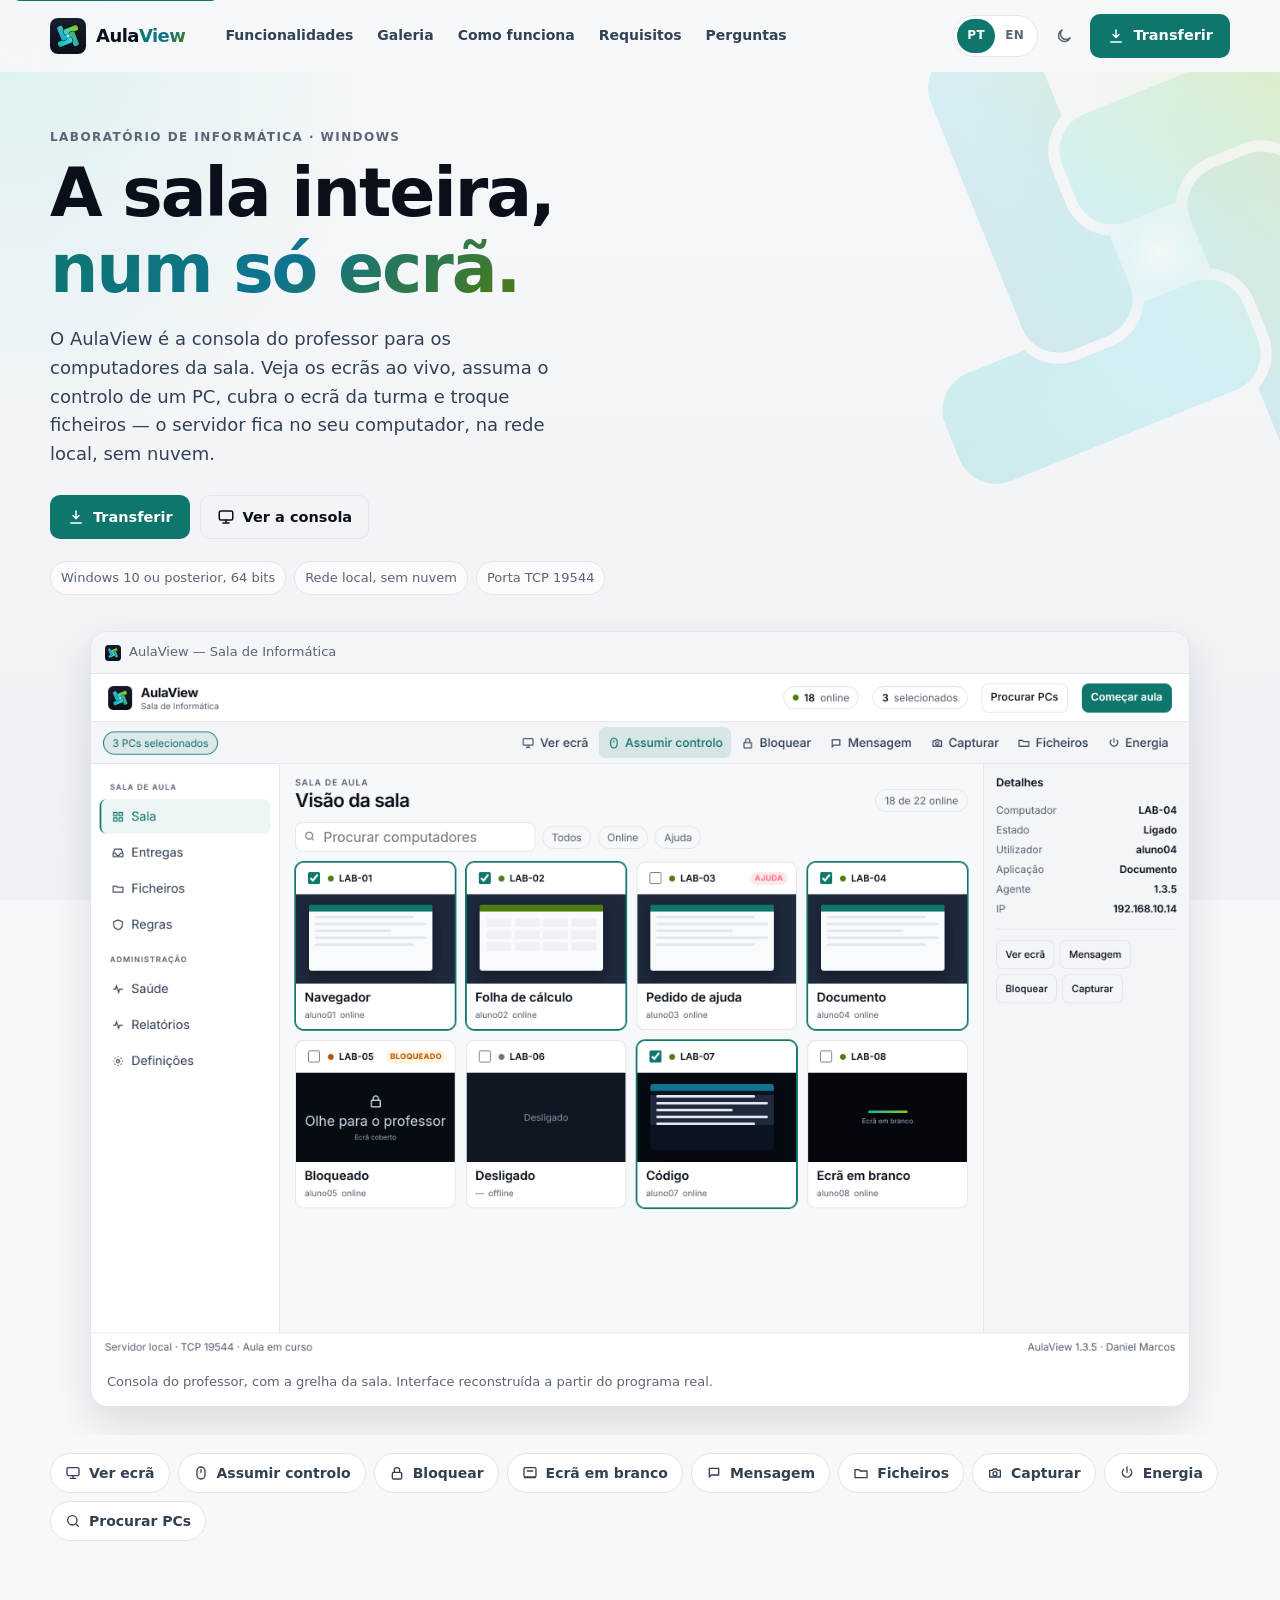
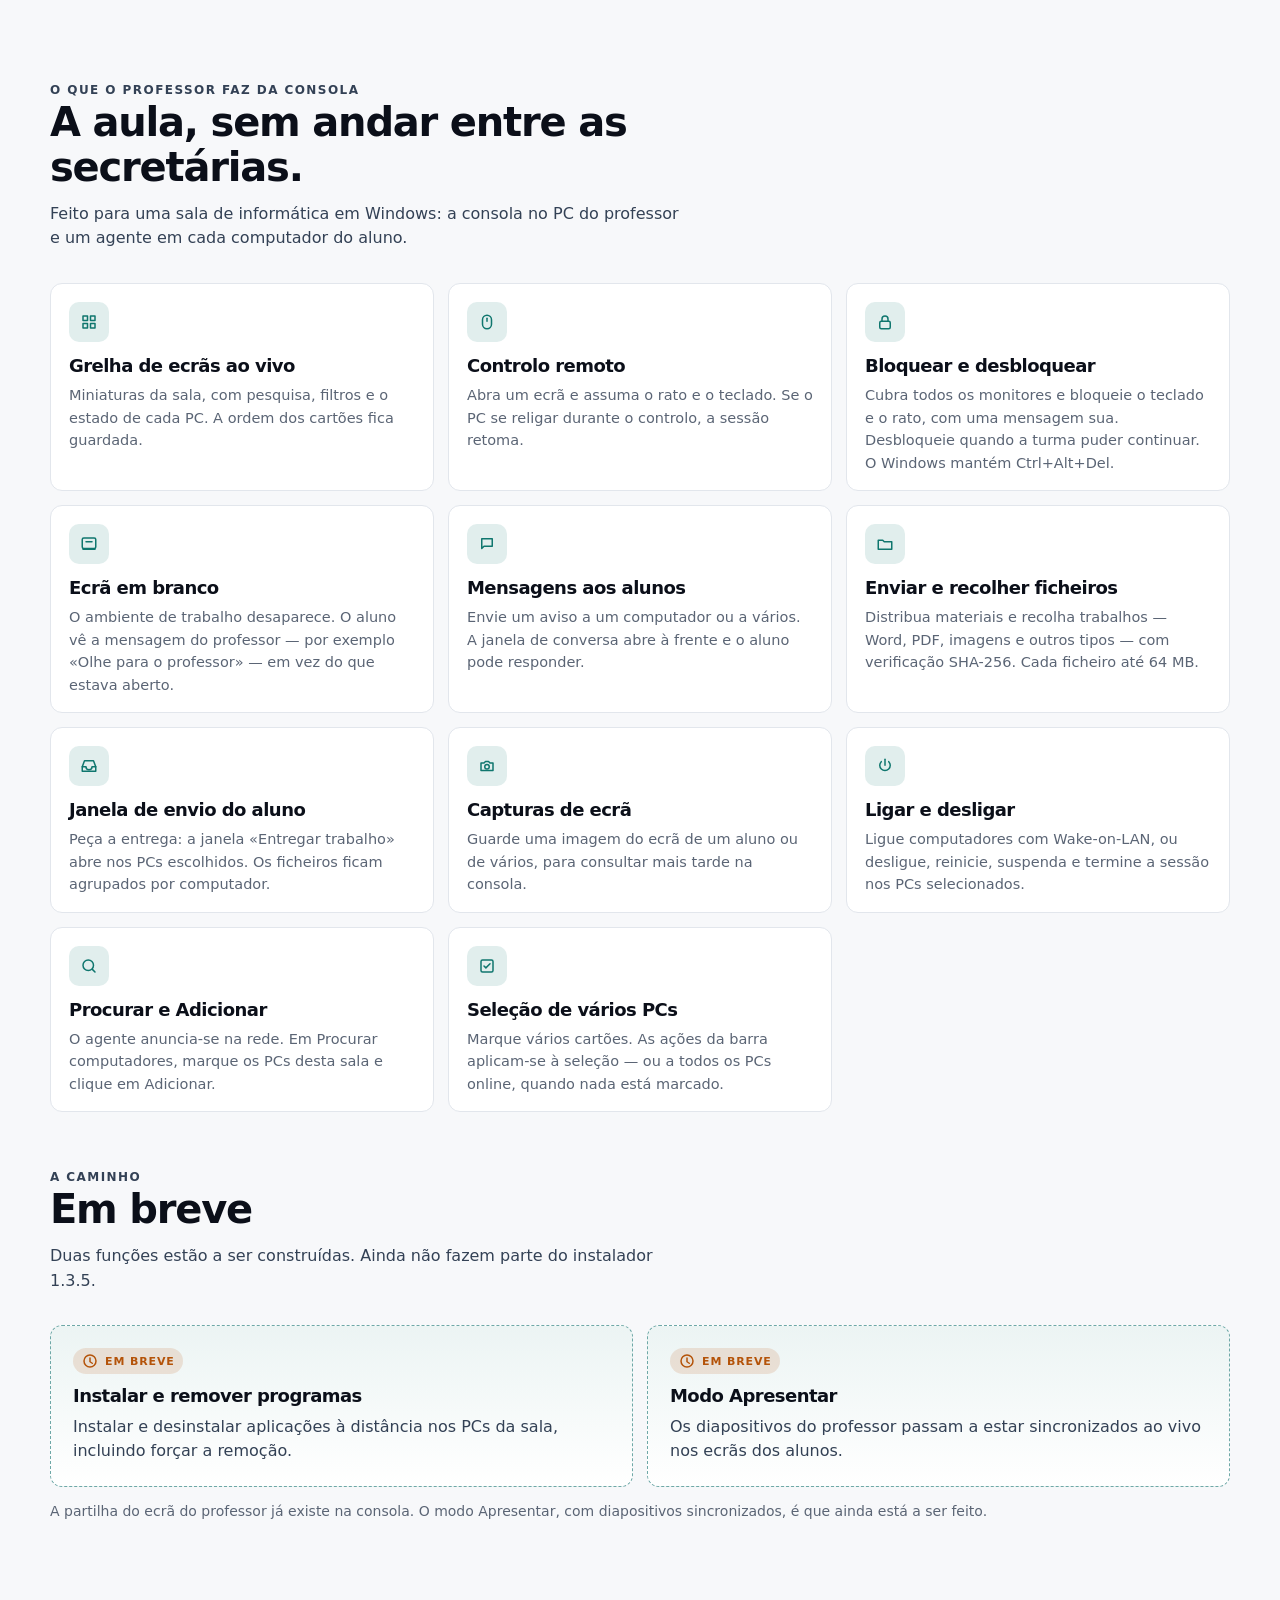
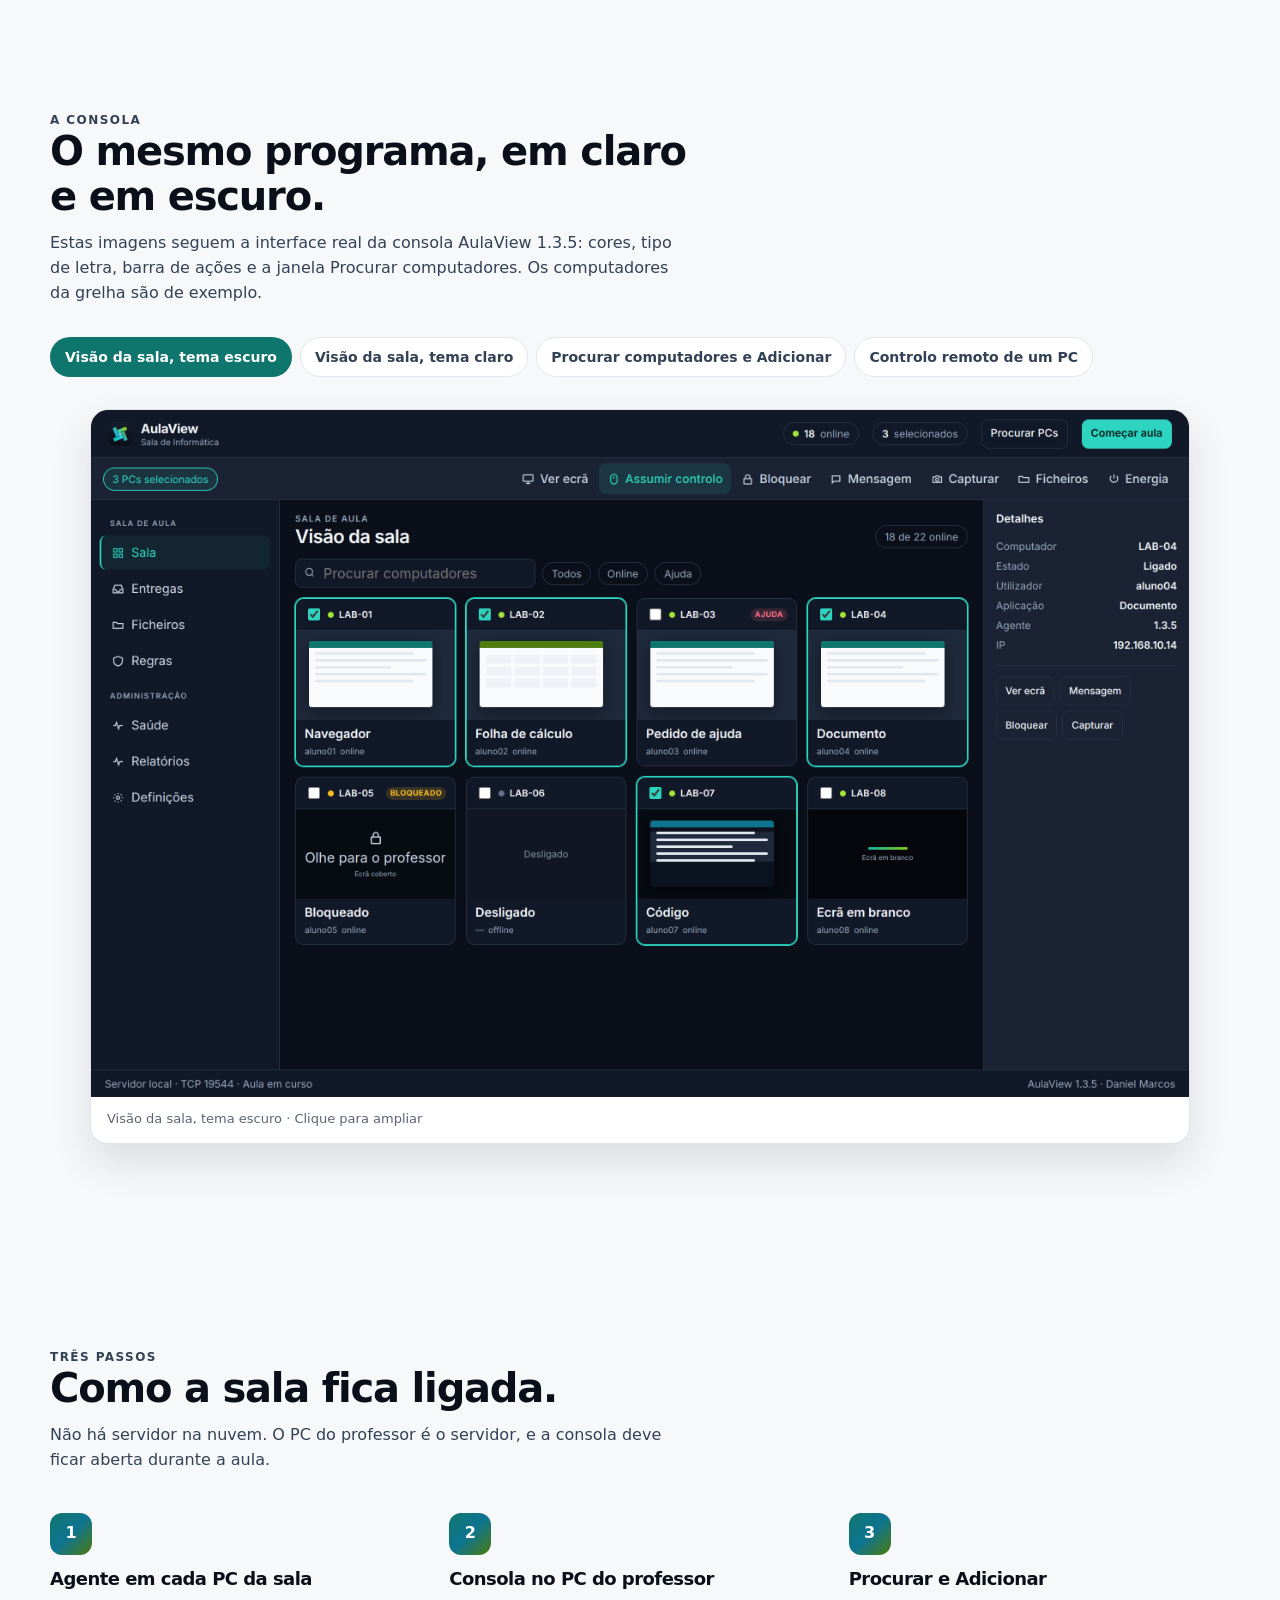
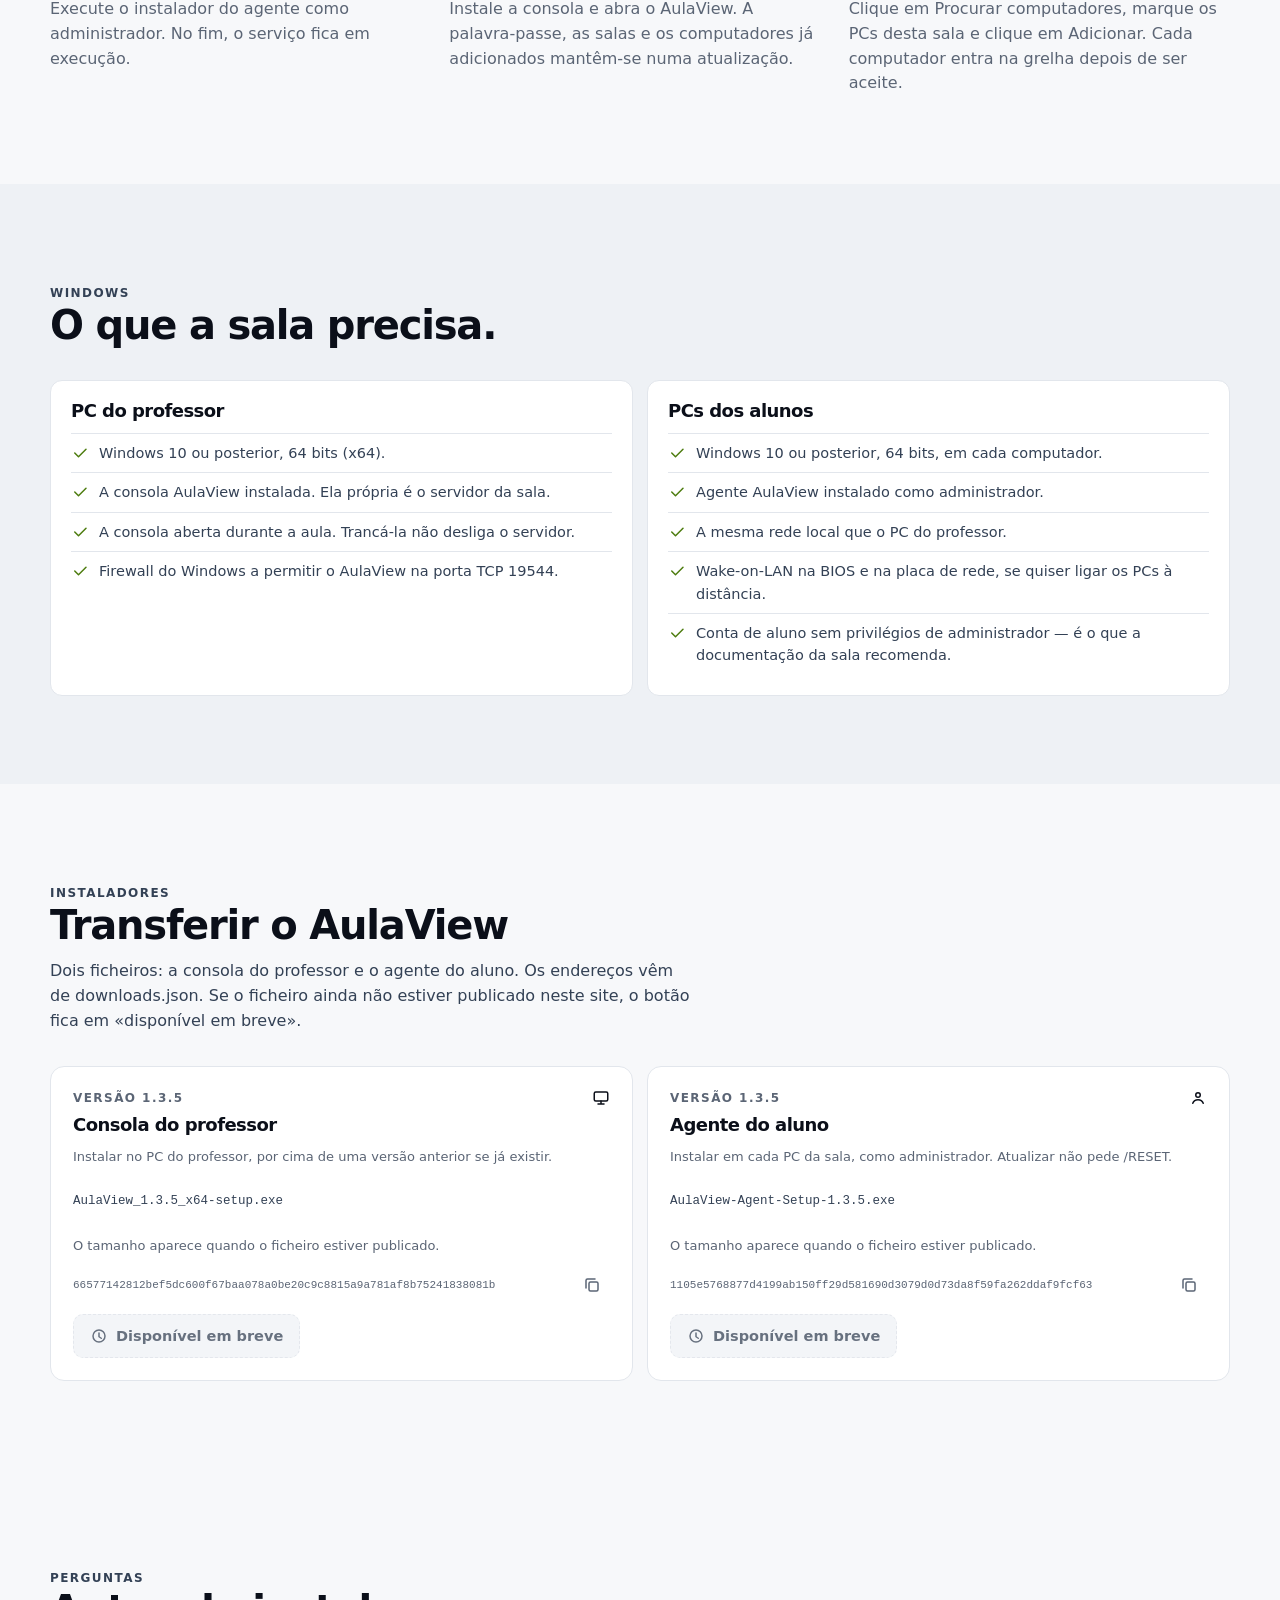
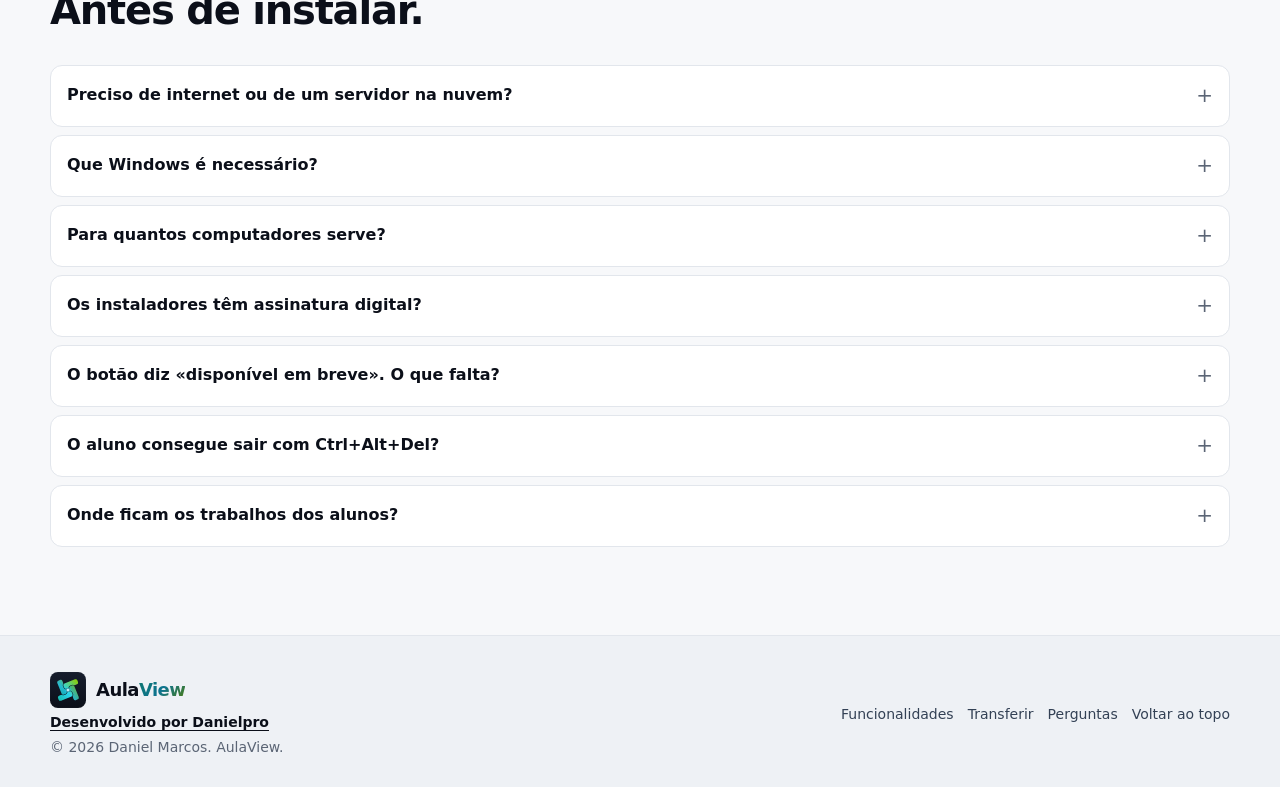
==== commit 4dfd936c: "Corrige a galeria, o tema escuro e os atalhos As imagens da consola passam a 2560 px, sem distorção," ====
--- a/index.html
+++ b/index.html
@@ -6,7 +6,7 @@
 <title>AulaView — consola do professor para o laboratório</title>
 <meta name="description" content="O AulaView é a consola do professor para os computadores da sala. Ecrãs ao vivo, controlo remoto, mensagens e ficheiros na rede local, sem nuvem. Windows 10 ou posterior, 64 bits.">
 <meta name="author" content="Daniel Marcos">
-<meta name="theme-color" content="#0B0F19">
+<meta name="theme-color" content="#0b0d0f">
 <link rel="canonical" href="https://aulaview.danielpro.dev/">
 <meta property="og:type" content="website">
 <meta property="og:site_name" content="AulaView">
@@ -120,8 +120,8 @@
 <main id="conteudo">
   <section class="hero">
     <img class="hero-pin" src="/assets/brand/symbol.svg" alt="">
-    <div class="wrap hero-grid">
-      <div>
+    <div class="wrap">
+      <div class="hero-copy">
         <p class="eyebrow" data-i18n="heroKicker">Laboratório de informática · Windows</p>
         <h1><span data-i18n="heroTitleA">A sala inteira,</span><br><span class="grad" data-i18n="heroTitleB">num só ecrã.</span></h1>
         <p class="lead" data-i18n="heroLead">O AulaView é a consola do professor para os computadores da sala. Veja os ecrãs ao vivo, assuma o controlo de um PC, cubra o ecrã da turma e troque ficheiros — o servidor fica no seu computador, na rede local, sem nuvem.</p>
@@ -135,9 +135,9 @@
           <li data-i18n="factPort">Porta TCP 19544</li>
         </ul>
       </div>
-      <figure class="frame">
+      <figure class="frame hero-frame">
         <div class="frame-bar"><img src="/assets/brand/icon.svg" alt=""><span>AulaView — Sala de Informática</span></div>
-        <img class="shot" data-shot width="1440" height="900" data-dark="/assets/screens/sala-escuro.png" data-light="/assets/screens/sala-claro.png" src="/assets/screens/sala-escuro.png" data-i18n-alt="g1" alt="Visão da sala, tema escuro">
+        <img class="shot" data-shot width="2560" height="1600" data-dark="/assets/screens/sala-escuro.png" data-light="/assets/screens/sala-claro.png" src="/assets/screens/sala-escuro.png" data-i18n-alt="g1" alt="Visão da sala, tema escuro">
         <figcaption data-i18n="heroCaption">Consola do professor, com a grelha da sala. Interface reconstruída a partir do programa real.</figcaption>
       </figure>
     </div>
@@ -201,36 +201,24 @@
     </div>
   </section>
 
-  <section class="section" id="galeria" style="background:var(--bg-2)">
+  <section class="section" id="galeria">
     <div class="wrap">
       <div class="section-head reveal">
         <p class="eyebrow" data-i18n="galleryKicker">A consola</p>
         <h2 data-i18n="galleryTitle">O mesmo programa, em claro e em escuro.</h2>
         <p data-i18n="galleryLead">Estas imagens seguem a interface real da consola AulaView 1.3.5: cores, tipo de letra, barra de ações e a janela Procurar computadores. Os computadores da grelha são de exemplo.</p>
       </div>
-      <div class="gallery">
-        <button class="shot-btn reveal" type="button" data-zoom>
+      <div class="viewer reveal" data-viewer>
+        <div class="viewer-tabs" role="tablist" data-i18n-aria="galleryTabs" aria-label="Vistas da consola">
+          <button type="button" role="tab" data-shot-tab data-src="/assets/screens/sala-escuro.png" data-i18n="g1" aria-selected="true">Visão da sala, tema escuro</button>
+          <button type="button" role="tab" data-shot-tab data-src="/assets/screens/sala-claro.png" data-i18n="g2" aria-selected="false">Visão da sala, tema claro</button>
+          <button type="button" role="tab" data-shot-tab data-src="/assets/screens/procurar.png" data-i18n="g3" aria-selected="false">Procurar computadores e Adicionar</button>
+          <button type="button" role="tab" data-shot-tab data-src="/assets/screens/controlo.png" data-i18n="g4" aria-selected="false">Controlo remoto de um PC</button>
+        </div>
+        <button class="shot-btn" type="button" data-zoom>
           <figure class="frame">
-            <img src="/assets/screens/sala-escuro.png" width="1440" height="900" data-i18n-alt="g1" alt="Visão da sala, tema escuro">
-            <figcaption data-i18n="g1">Visão da sala, tema escuro</figcaption>
-          </figure>
-        </button>
-        <button class="shot-btn reveal" type="button" data-zoom>
-          <figure class="frame">
-            <img src="/assets/screens/sala-claro.png" width="1440" height="900" data-i18n-alt="g2" alt="Visão da sala, tema claro">
-            <figcaption data-i18n="g2">Visão da sala, tema claro</figcaption>
-          </figure>
-        </button>
-        <button class="shot-btn reveal" type="button" data-zoom>
-          <figure class="frame">
-            <img src="/assets/screens/procurar.png" width="1440" height="900" data-i18n-alt="g3" alt="Procurar computadores e Adicionar">
-            <figcaption data-i18n="g3">Procurar computadores e Adicionar</figcaption>
-          </figure>
-        </button>
-        <button class="shot-btn reveal" type="button" data-zoom>
-          <figure class="frame">
-            <img src="/assets/screens/controlo.png" width="1440" height="900" data-i18n-alt="g4" alt="Controlo remoto de um PC">
-            <figcaption data-i18n="g4">Controlo remoto de um PC</figcaption>
+            <img class="slide" id="gallery-shot" width="2560" height="1600" src="/assets/screens/sala-escuro.png" data-i18n-alt="g1" alt="Visão da sala, tema escuro">
+            <figcaption><span data-gallery-cap data-i18n="g1">Visão da sala, tema escuro</span> · <span data-i18n="zoomHint">Clique para ampliar</span></figcaption>
           </figure>
         </button>
       </div>
@@ -300,7 +288,7 @@
     </div>
   </section>
 
-  <section class="section" id="perguntas" style="background:var(--bg-2)">
+  <section class="section" id="perguntas">
     <div class="wrap">
       <div class="section-head reveal">
         <p class="eyebrow" data-i18n="faqKicker">Perguntas</p>
--- a/css/site.css
+++ b/css/site.css
@@ -3,23 +3,23 @@
   --av-cyan: #22d3ee;
   --av-lime: #84cc16;
   --av-grad: linear-gradient(135deg, #14b8a6 0%, #22d3ee 48%, #84cc16 100%);
-  --bg: #0b0f19;
-  --bg-2: #080b13;
-  --surface: #111827;
-  --surface-2: #1a2233;
-  --border: #263044;
-  --text: #f1f5f9;
-  --text-2: #cbd5e1;
-  --muted: #94a3b8;
+  --bg: #0b0d0f;
+  --bg-2: #121417;
+  --surface: #16191c;
+  --surface-2: #1b1f23;
+  --border: rgb(255 255 255 / .08);
+  --text: #f4f6f8;
+  --text-2: #d5dbe3;
+  --muted: #a8b0ba;
   --accent: #2dd4bf;
   --accent-ink: #04201c;
   --online: #a3e635;
   --warn: #fbbf24;
-  --shadow: 0 24px 60px rgb(0 0 0 / .45);
-  --header: rgb(11 15 25 / .82);
+  --shadow: 0 28px 70px rgb(0 0 0 / .46);
+  --header: rgb(11 13 15 / .88);
   --aurora:
-    radial-gradient(50% 80% at 0% 0%, rgb(20 184 166 / .18), transparent 62%),
-    radial-gradient(42% 70% at 100% 0%, rgb(132 204 22 / .12), transparent 60%);
+    radial-gradient(720px 460px at 10% -8%, rgb(20 184 166 / .16), transparent 70%),
+    radial-gradient(640px 400px at 94% 0%, rgb(132 204 22 / .11), transparent 68%);
   --radius: 12px;
   --header-h: 72px;
   --ease: cubic-bezier(.2, .8, .2, 1);
@@ -53,7 +53,9 @@
 body {
   margin: 0;
   overflow-x: clip;
-  background: var(--bg);
+  background-color: var(--bg);
+  background-image: var(--aurora), linear-gradient(180deg, var(--bg) 0%, var(--bg-2) 100%);
+  background-attachment: fixed;
   color: var(--text);
   font-family: Inter, "Segoe UI Variable", "Segoe UI", system-ui, sans-serif;
   font-size: 16px;
@@ -74,7 +76,7 @@
 .icon { width: 18px; height: 18px; flex-shrink: 0; stroke: currentColor; fill: none; stroke-width: 2; stroke-linecap: round; stroke-linejoin: round; }
 .sprite symbol { fill: none; stroke: currentColor; stroke-width: 2; stroke-linecap: round; stroke-linejoin: round; }
 
-.wrap { width: min(1120px, calc(100% - 40px)); margin-inline: auto; }
+.wrap { width: min(1180px, calc(100% - 40px)); margin-inline: auto; }
 .section { padding: 88px 0; }
 .eyebrow {
   margin: 0 0 8px;
@@ -132,37 +134,41 @@
 .btn-ghost:hover { border-color: var(--accent); }
 .btn-soon { background: var(--surface-2); border: 1px dashed var(--border); color: var(--muted); }
 
-.hero { position: relative; overflow: hidden; padding: 56px 0 28px; background: var(--aurora), var(--bg); }
+.hero { position: relative; overflow: hidden; padding: 56px 0 12px; background: transparent; }
 .hero-pin {
-  position: absolute; right: -120px; top: -40px; width: min(560px, 70vw); opacity: .22;
+  position: absolute; right: -140px; top: -80px; width: min(520px, 62vw); opacity: .16;
   pointer-events: none; animation: spin 56s linear infinite;
 }
-.hero-grid { position: relative; display: grid; grid-template-columns: minmax(0, .92fr) minmax(0, 1.08fr); gap: 48px; align-items: center; }
+.hero-copy { position: relative; max-width: 740px; }
+.hero-frame { position: relative; margin-top: 36px; }
 .hero p.lead { margin: 18px 0 0; max-width: 46ch; }
 .hero-actions { display: flex; flex-wrap: wrap; gap: 10px; margin-top: 26px; }
 .facts { display: flex; flex-wrap: wrap; gap: 8px; margin: 22px 0 0; padding: 0; list-style: none; }
 .facts li { font-size: 13px; color: var(--muted); border: 1px solid var(--border); background: color-mix(in srgb, var(--surface) 70%, transparent); border-radius: 999px; padding: 6px 10px; }
 
 .frame {
-  background: var(--surface); border: 1px solid var(--border); border-radius: 14px;
+  background: var(--surface); border: 1px solid var(--border); border-radius: 18px;
   box-shadow: var(--shadow); overflow: hidden;
 }
-.frame-bar { display: flex; align-items: center; gap: 8px; min-height: 40px; padding: 0 12px; border-bottom: 1px solid var(--border); background: var(--surface-2); font-size: 12px; color: var(--muted); }
+.frame-bar { display: flex; align-items: center; gap: 8px; min-height: 42px; padding: 0 14px; border-bottom: 1px solid var(--border); background: var(--surface-2); font-size: 13px; color: var(--muted); }
 .frame-bar img { width: 16px; height: 16px; }
-.frame img.shot { width: 100%; height: auto; aspect-ratio: 16/9; object-fit: cover; background: #0b0f19; }
-.frame figcaption { padding: 10px 14px 12px; font-size: 12px; color: var(--muted); }
-
-.command-strip { padding: 8px 0 36px; }
+.frame img.shot, .frame img.slide {
+  width: 100%; height: auto; aspect-ratio: 16 / 10; object-fit: contain; object-position: center;
+  background: #0b0d0f;
+}
+html.light .frame img.shot, html.light .frame img.slide { background: #e7ebf0; }
+.frame figcaption { padding: 12px 16px 14px; font-size: 13px; color: var(--muted); }
+
+.command-strip { padding: 18px 0 40px; }
 .strip {
-  display: flex; gap: 8px; overflow: auto; padding: 4px 0 8px;
-  scrollbar-width: none;
-}
-.strip::-webkit-scrollbar { display: none; }
-.strip span {
+  display: flex; flex-wrap: wrap; gap: 8px; overflow: visible;
+}
+.strip > span {
   display: inline-flex; align-items: center; gap: 8px; white-space: nowrap;
-  min-height: 38px; padding: 0 12px; border-radius: 10px; border: 1px solid var(--border);
-  background: var(--surface); color: var(--text-2); font-size: 13px; font-weight: 550;
-}
+  min-height: 40px; padding: 0 14px; border-radius: 999px; border: 1px solid var(--border);
+  background: var(--surface); color: var(--text-2); font-size: 14px; font-weight: 550;
+}
+.strip > span .icon { width: 16px; height: 16px; }
 
 .section-head { max-width: 640px; margin-bottom: 32px; }
 .section-head p { margin: 12px 0 0; color: var(--text-2); }
@@ -194,22 +200,30 @@
 .soon p { margin: 8px 0 0; color: var(--text-2); }
 .note { margin: 14px 0 0; color: var(--muted); font-size: 14px; }
 
-.gallery { display: grid; grid-template-columns: 1fr 1fr; gap: 14px; }
-.cards > *, .downloads > *, .gallery > *, .req > *, .soon-grid > *, .dl, .hash { min-width: 0; }
+.viewer-tabs { display: flex; flex-wrap: wrap; gap: 8px; margin-bottom: 16px; }
+.viewer-tabs button {
+  display: inline-flex; align-items: center; min-height: 40px; padding: 0 14px;
+  border-radius: 999px; border: 1px solid var(--border); background: var(--surface);
+  color: var(--text-2); font-size: 14px; font-weight: 560; cursor: pointer;
+}
+.viewer-tabs button[aria-selected="true"] { background: var(--accent); color: var(--accent-ink); border-color: transparent; }
+.cards > *, .downloads > *, .req > *, .soon-grid > *, .dl, .hash { min-width: 0; }
 .shot-btn {
   display: block; width: 100%; padding: 0; border: 0; background: none; cursor: zoom-in; text-align: left; color: inherit;
 }
-.shot-btn .frame { height: 100%; }
-.shot-stack { display: grid; gap: 14px; }
 .lightbox {
-  position: fixed; inset: 0; z-index: 80; background: rgb(4 8 14 / .82);
-  display: none; align-items: center; justify-content: center; padding: 24px;
+  position: fixed; inset: 0; z-index: 80; background: rgb(8 9 10 / .9);
+  display: none; align-items: center; justify-content: center; padding: 28px 20px;
 }
 .lightbox.open { display: flex; }
-.lightbox figure { margin: 0; width: min(1100px, 100%); }
-.lightbox img { width: 100%; height: auto; border-radius: 12px; border: 1px solid var(--border); }
-.lightbox figcaption { margin-top: 10px; color: #e2e8f0; }
-.lightbox .icon-btn { position: absolute; top: 16px; right: 16px; background: #111827; color: white; }
+.lightbox figure { margin: 0; max-width: min(1280px, 100%); }
+.lightbox img {
+  display: block; max-width: 100%; max-height: 82vh; width: auto; height: auto;
+  object-fit: contain; border-radius: 12px; border: 1px solid rgb(255 255 255 / .08);
+  background: #0b0d0f;
+}
+.lightbox figcaption { margin-top: 10px; color: #e6eaee; }
+.lightbox .icon-btn { position: absolute; top: 16px; right: 16px; background: #1b1f23; color: white; }
 
 .steps { display: grid; grid-template-columns: repeat(3, 1fr); gap: 18px; counter-reset: step; }
 .step { position: relative; padding: 8px 8px 0 0; }
@@ -268,13 +282,13 @@
 @media (max-width: 980px) {
   .nav { display: none; }
   .menu-btn { display: inline-flex; }
-  .hero-grid, .cards, .soon-grid, .gallery, .steps, .req, .downloads { grid-template-columns: 1fr; }
+  .cards, .soon-grid, .steps, .req, .downloads { grid-template-columns: 1fr; }
   .hero { padding-top: 32px; }
   .section { padding: 64px 0; }
   .hero-pin { opacity: .14; top: auto; bottom: -80px; }
 }
 @media (max-width: 640px) {
-  .wrap { width: min(1120px, calc(100% - 28px)); }
+  .wrap { width: min(1180px, calc(100% - 28px)); }
   .header-actions .btn { display: none; }
   .hero-actions .btn, .dl .btn { width: 100%; }
   h1 { font-size: 38px; }
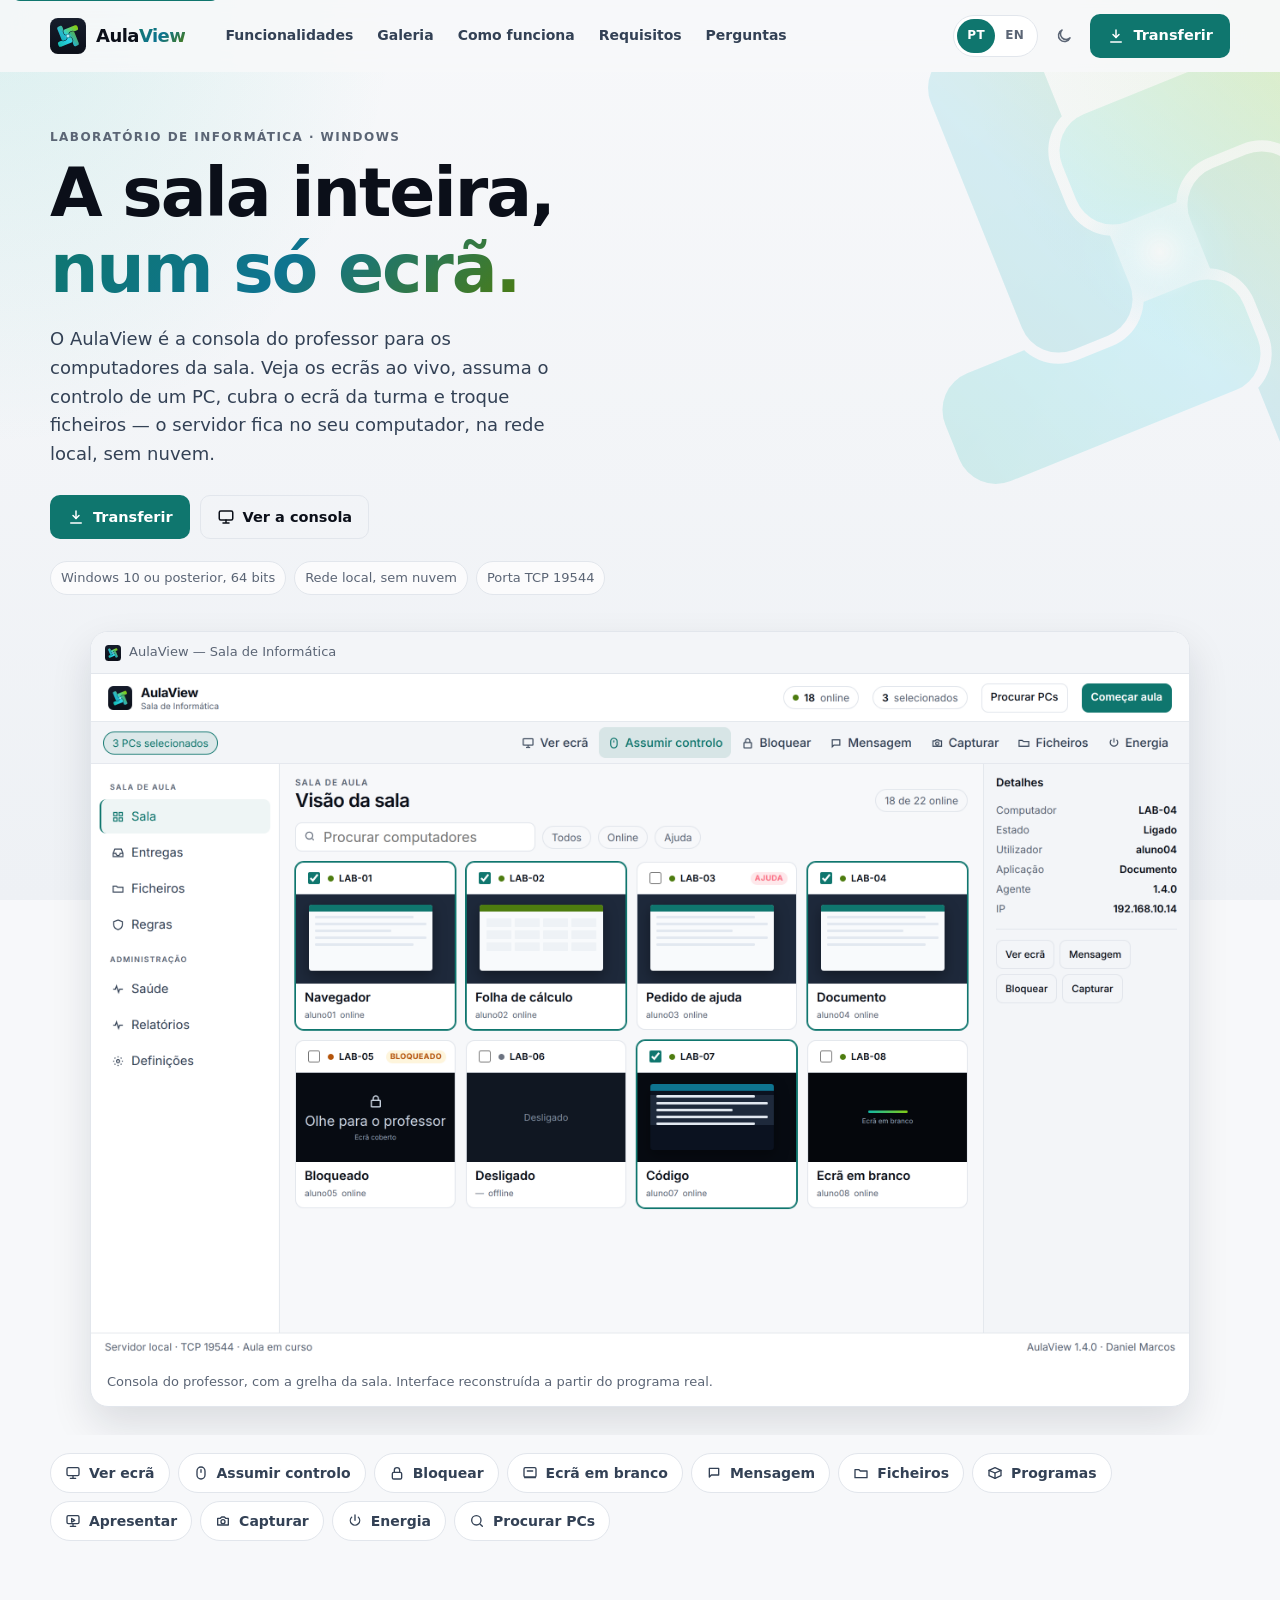
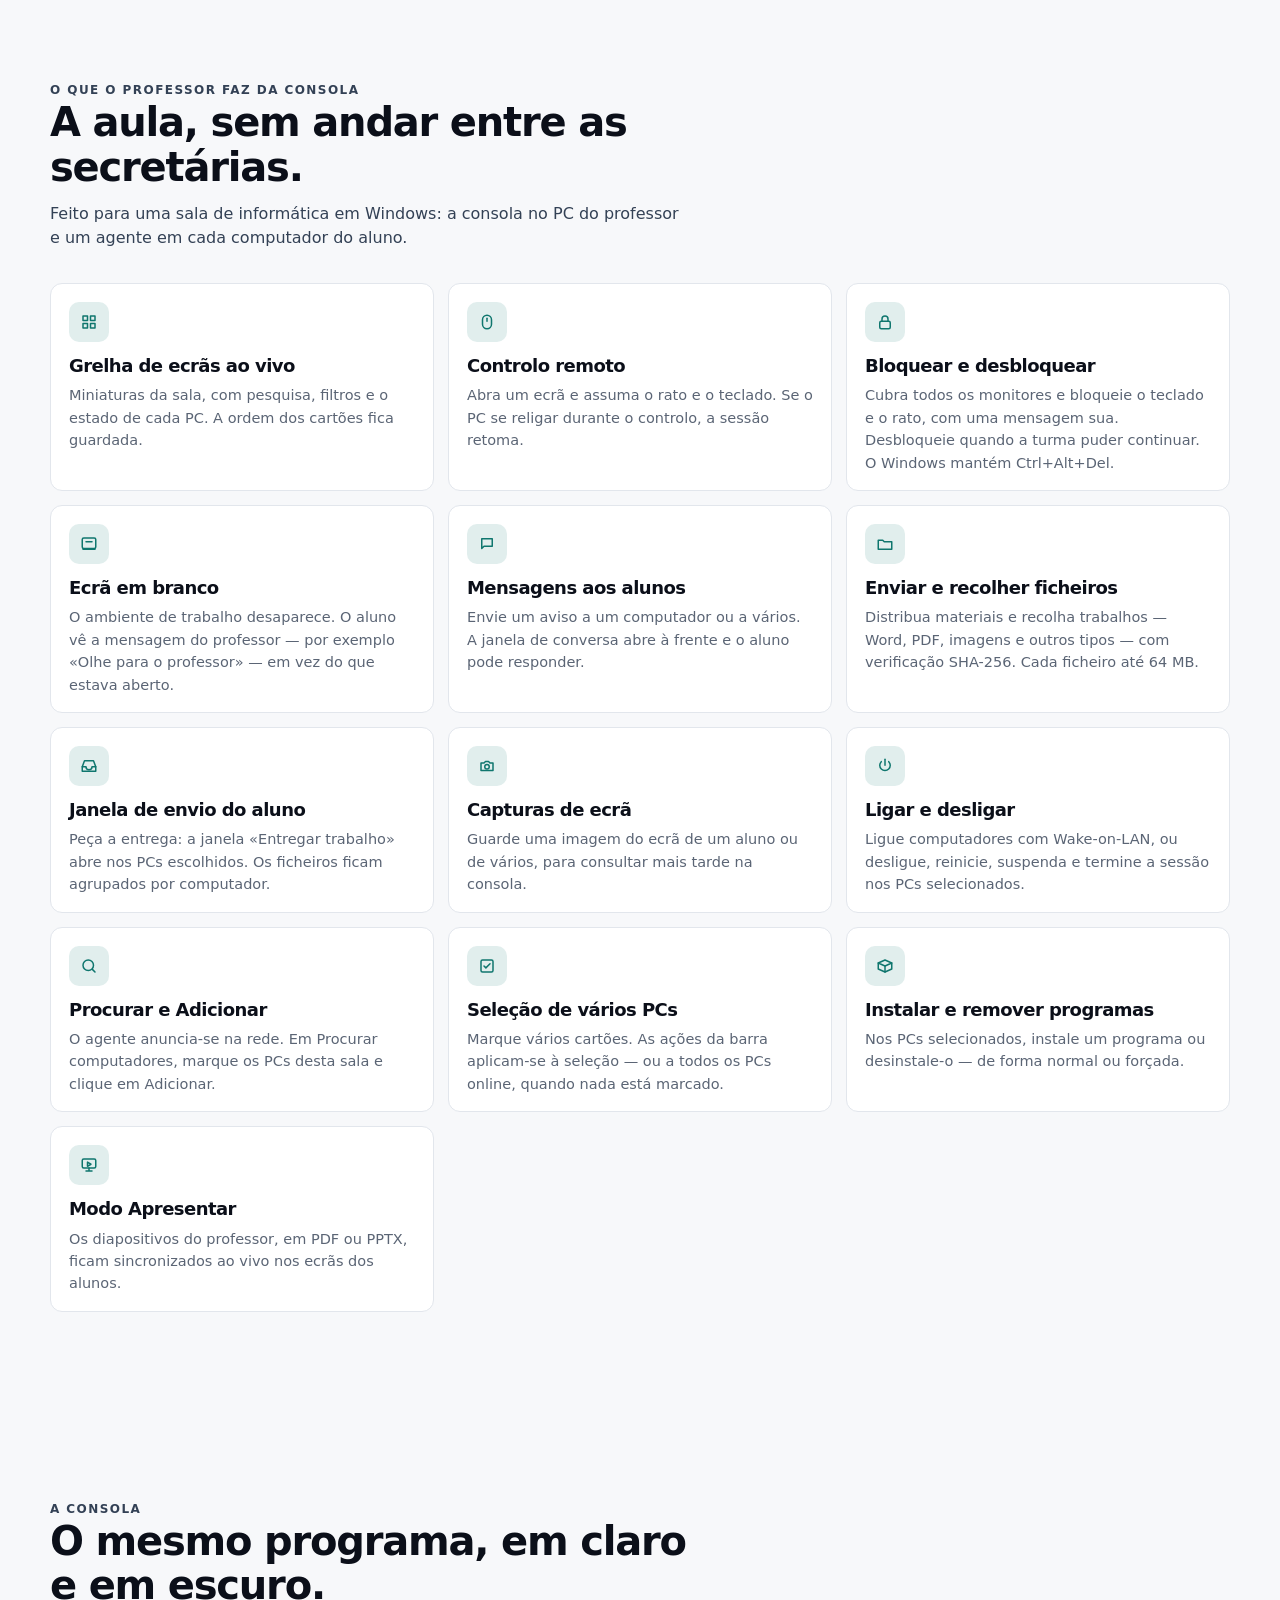
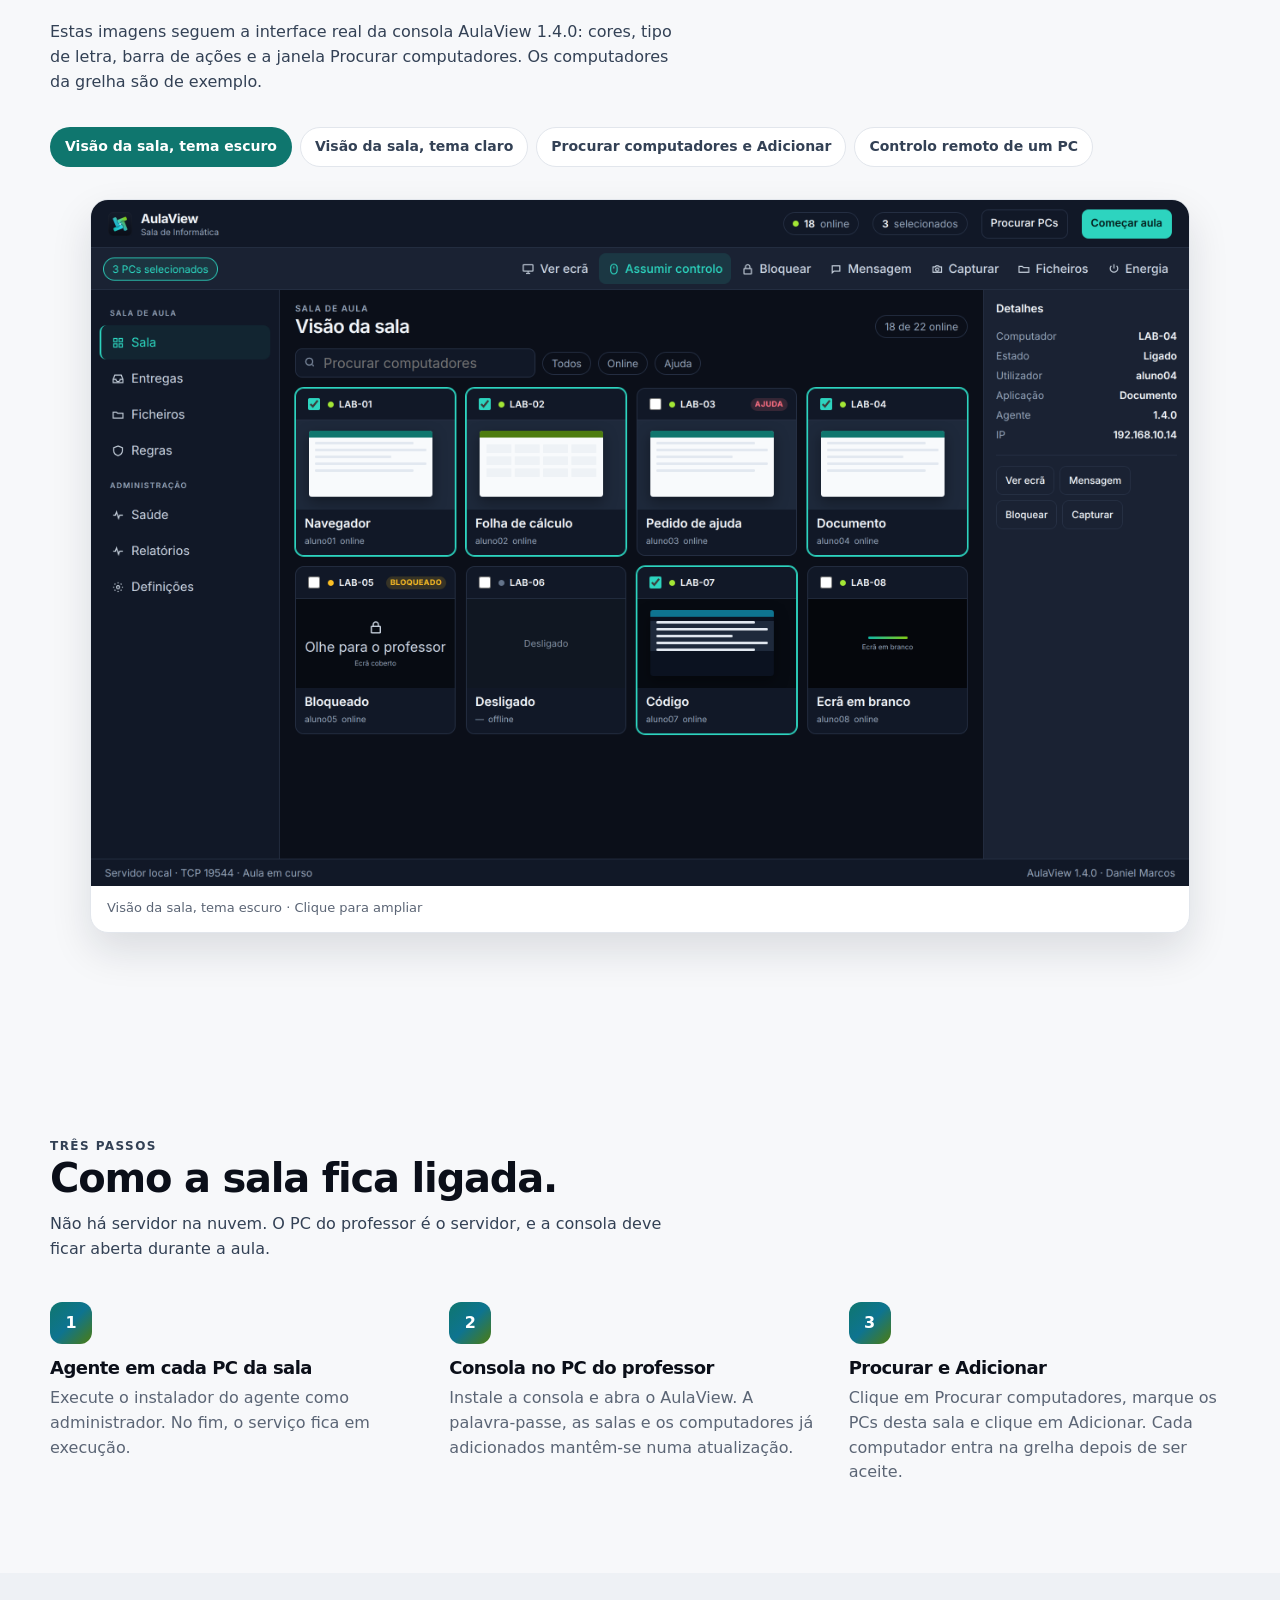
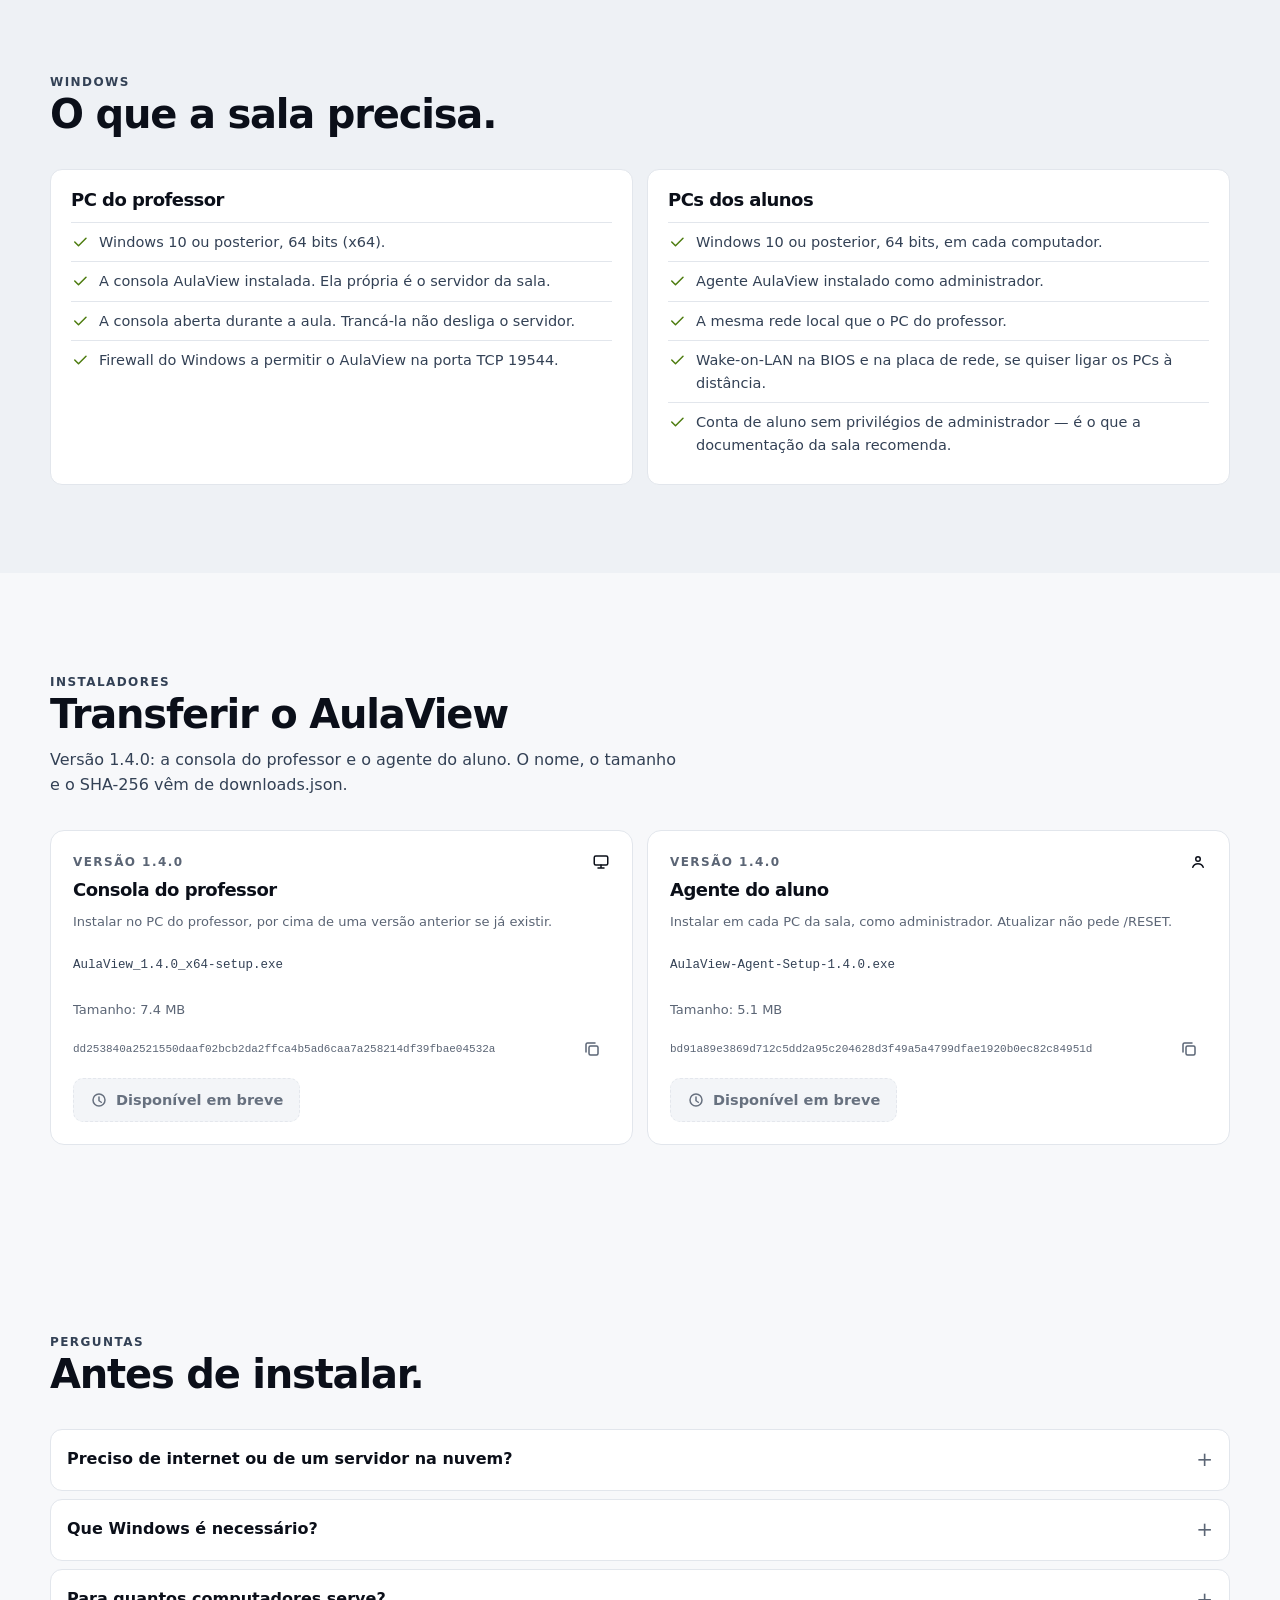
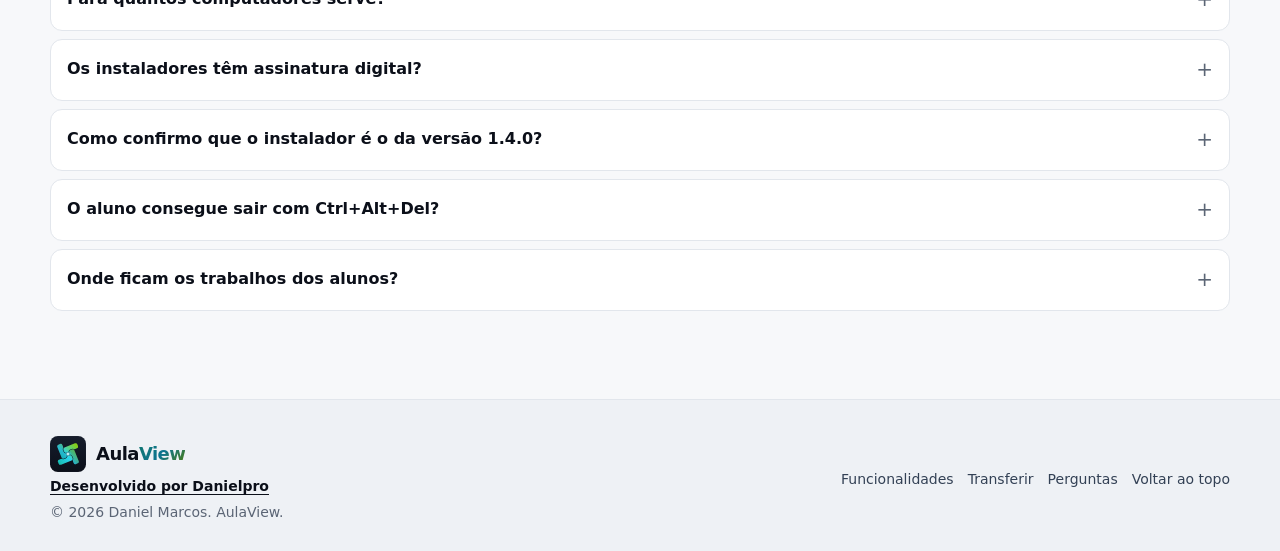
==== commit 08aacea1: "Publica os instaladores 1.4.0 A transferência aponta para os dois ficheiros publicados, e instalar p" ====
--- a/index.html
+++ b/index.html
@@ -35,7 +35,7 @@
   "name": "AulaView",
   "applicationCategory": "EducationalApplication",
   "operatingSystem": "Windows 10, Windows 11, x64",
-  "softwareVersion": "1.3.5",
+  "softwareVersion": "1.4.0",
   "description": "Consola do professor e agente do aluno para gerir um laboratório de informática em Windows, na rede local.",
   "url": "https://aulaview.danielpro.dev/",
   "image": "https://aulaview.danielpro.dev/assets/og.png",
@@ -74,7 +74,7 @@
   <symbol id="i-close" viewBox="0 0 24 24"><path d="M6 6l12 12M18 6 6 18"/></symbol>
   <symbol id="i-check" viewBox="0 0 24 24"><path d="M5 12l5 5L20 7"/></symbol>
   <symbol id="i-package" viewBox="0 0 24 24"><path d="M3 8l9-4 9 4-9 4z"/><path d="M3 8v8l9 4 9-4V8"/><path d="M12 12v8"/></symbol>
-  <symbol id="i-present" viewBox="0 0 24 24"><rect x="3" y="4" width="18" height="12" rx="2"/><path d="M8 20h8M12 16v4M8 10h8"/></symbol>
+  <symbol id="i-present" viewBox="0 0 24 24"><rect x="3" y="4" width="18" height="12" rx="2"/><path d="M10 8.2v5.6l4.6-2.8z"/><path d="M8 20h8M12 16v4"/></symbol>
   <symbol id="i-clock" viewBox="0 0 24 24"><circle cx="12" cy="12" r="8"/><path d="M12 8v5l3 2"/></symbol>
   <symbol id="i-copy" viewBox="0 0 24 24"><rect x="8" y="8" width="12" height="12" rx="2"/><path d="M4 16V6a2 2 0 0 1 2-2h10"/></symbol>
   <symbol id="i-users" viewBox="0 0 24 24"><circle cx="12" cy="8" r="3"/><path d="M5 19c1.2-3.2 3.6-4.8 7-4.8s5.8 1.6 7 4.8"/></symbol>
@@ -152,6 +152,8 @@
         <span><svg class="icon"><use href="#i-blank"></use></svg><span data-i18n="stripBlank">Ecrã em branco</span></span>
         <span><svg class="icon"><use href="#i-message"></use></svg><span data-i18n="stripMsg">Mensagem</span></span>
         <span><svg class="icon"><use href="#i-folder"></use></svg><span data-i18n="stripFiles">Ficheiros</span></span>
+        <span><svg class="icon"><use href="#i-package"></use></svg><span data-i18n="stripInstall">Programas</span></span>
+        <span><svg class="icon"><use href="#i-present"></use></svg><span data-i18n="stripPresent">Apresentar</span></span>
         <span><svg class="icon"><use href="#i-camera"></use></svg><span data-i18n="stripShot">Capturar</span></span>
         <span><svg class="icon"><use href="#i-power"></use></svg><span data-i18n="stripPower">Energia</span></span>
         <span><svg class="icon"><use href="#i-search"></use></svg><span data-i18n="stripSearch">Procurar PCs</span></span>
@@ -178,26 +180,9 @@
         <article class="card reveal"><div class="card-icon"><svg class="icon"><use href="#i-power"></use></svg></div><h3 data-i18n="fPowerT">Ligar e desligar</h3><p data-i18n="fPower">Ligue computadores com Wake-on-LAN, ou desligue, reinicie, suspenda e termine a sessão nos PCs selecionados.</p></article>
         <article class="card reveal"><div class="card-icon"><svg class="icon"><use href="#i-search"></use></svg></div><h3 data-i18n="fFindT">Procurar e Adicionar</h3><p data-i18n="fFind">O agente anuncia-se na rede. Em Procurar computadores, marque os PCs desta sala e clique em Adicionar.</p></article>
         <article class="card reveal"><div class="card-icon"><svg class="icon"><use href="#i-checks"></use></svg></div><h3 data-i18n="fManyT">Seleção de vários PCs</h3><p data-i18n="fMany">Marque vários cartões. As ações da barra aplicam-se à seleção — ou a todos os PCs online, quando nada está marcado.</p></article>
-      </div>
-
-      <div class="section-head reveal" style="margin-top:56px">
-        <p class="eyebrow" data-i18n="soonKicker">A caminho</p>
-        <h2 data-i18n="soonTitle">Em breve</h2>
-        <p data-i18n="soonLead">Duas funções estão a ser construídas. Ainda não fazem parte do instalador 1.3.5.</p>
-      </div>
-      <div class="soon-grid">
-        <article class="soon reveal">
-          <div class="badge"><svg class="icon"><use href="#i-clock"></use></svg><span data-i18n="soonBadge">Em breve</span></div>
-          <h3 data-i18n="soonInstallT">Instalar e remover programas</h3>
-          <p data-i18n="soonInstall">Instalar e desinstalar aplicações à distância nos PCs da sala, incluindo forçar a remoção.</p>
-        </article>
-        <article class="soon reveal">
-          <div class="badge"><svg class="icon"><use href="#i-clock"></use></svg><span data-i18n="soonBadge">Em breve</span></div>
-          <h3 data-i18n="soonPresentT">Modo Apresentar</h3>
-          <p data-i18n="soonPresent">Os diapositivos do professor passam a estar sincronizados ao vivo nos ecrãs dos alunos.</p>
-        </article>
-      </div>
-      <p class="note" data-i18n="soonNote">A partilha do ecrã do professor já existe na consola. O modo Apresentar, com diapositivos sincronizados, é que ainda está a ser feito.</p>
+        <article class="card reveal"><div class="card-icon"><svg class="icon"><use href="#i-package"></use></svg></div><h3 data-i18n="fInstallT">Instalar e remover programas</h3><p data-i18n="fInstall">Nos PCs selecionados, instale um programa ou desinstale-o — de forma normal ou forçada.</p></article>
+        <article class="card reveal"><div class="card-icon"><svg class="icon"><use href="#i-present"></use></svg></div><h3 data-i18n="fPresentT">Modo Apresentar</h3><p data-i18n="fPresent">Os diapositivos do professor, em PDF ou PPTX, ficam sincronizados ao vivo nos ecrãs dos alunos.</p></article>
+      </div>
     </div>
   </section>
 
@@ -206,7 +191,7 @@
       <div class="section-head reveal">
         <p class="eyebrow" data-i18n="galleryKicker">A consola</p>
         <h2 data-i18n="galleryTitle">O mesmo programa, em claro e em escuro.</h2>
-        <p data-i18n="galleryLead">Estas imagens seguem a interface real da consola AulaView 1.3.5: cores, tipo de letra, barra de ações e a janela Procurar computadores. Os computadores da grelha são de exemplo.</p>
+        <p data-i18n="galleryLead">Estas imagens seguem a interface real da consola AulaView 1.4.0: cores, tipo de letra, barra de ações e a janela Procurar computadores. Os computadores da grelha são de exemplo.</p>
       </div>
       <div class="viewer reveal" data-viewer>
         <div class="viewer-tabs" role="tablist" data-i18n-aria="galleryTabs" aria-label="Vistas da consola">
@@ -275,7 +260,7 @@
       <div class="section-head reveal">
         <p class="eyebrow" data-i18n="dlKicker">Instaladores</p>
         <h2 data-i18n="dlTitle">Transferir o AulaView</h2>
-        <p data-i18n="dlLead">Dois ficheiros: a consola do professor e o agente do aluno. Os endereços vêm de downloads.json. Se o ficheiro ainda não estiver publicado neste site, o botão fica em «disponível em breve».</p>
+        <p data-i18n="dlLead">Versão 1.4.0: a consola do professor e o agente do aluno. O nome, o tamanho e o SHA-256 vêm de downloads.json.</p>
       </div>
       <div class="downloads" data-downloads>
         <article class="dl">
@@ -283,7 +268,7 @@
         </article>
       </div>
       <noscript>
-        <p class="note">AulaView_1.3.5_x64-setup.exe · AulaView-Agent-Setup-1.3.5.exe — disponível em breve, quando os ficheiros estiverem em /downloads/.</p>
+        <p class="note"><a href="/downloads/AulaView_1.4.0_x64-setup.exe">AulaView_1.4.0_x64-setup.exe</a> · <a href="/downloads/AulaView-Agent-Setup-1.4.0.exe">AulaView-Agent-Setup-1.4.0.exe</a></p>
       </noscript>
     </div>
   </section>
@@ -297,9 +282,9 @@
       <div class="faq">
         <details class="reveal"><summary data-i18n="q1">Preciso de internet ou de um servidor na nuvem?</summary><p data-i18n="a1">Não. O PC do professor é o servidor. Os computadores da sala falam com a consola na rede local, na porta TCP 19544. Não há PHP, base de dados nem serviço na nuvem.</p></details>
         <details class="reveal"><summary data-i18n="q2">Que Windows é necessário?</summary><p data-i18n="a2">Windows 10 ou posterior, de 64 bits, tanto no PC do professor como nos PCs dos alunos. O instalador do agente recusa um Windows de 32 bits ou anterior ao Windows 10.</p></details>
-        <details class="reveal"><summary data-i18n="q3">Para quantos computadores serve?</summary><p data-i18n="a3">Foi feito para uma sala de informática. A consola acompanha uma turma na casa dos 22 PCs, e a versão 1.3.5 foi sujeita a um teste de carga com 25 computadores simulados.</p></details>
+        <details class="reveal"><summary data-i18n="q3">Para quantos computadores serve?</summary><p data-i18n="a3">Foi feito para uma sala de informática. A versão 1.4.0 acompanha uma turma na casa dos 22 PCs, e o teste de carga usou 25 computadores simulados.</p></details>
         <details class="reveal"><summary data-i18n="q4">Os instaladores têm assinatura digital?</summary><p data-i18n="a4">Ainda não. O SmartScreen do Windows pode mostrar «O Windows protegeu o seu PC». Em Mais informações pode escolher Executar mesmo assim. Confira o SHA-256 publicado nesta página.</p></details>
-        <details class="reveal"><summary data-i18n="q5">O botão diz «disponível em breve». O que falta?</summary><p data-i18n="a5">O ficheiro ainda não está em /downloads/ neste site. Os instaladores são colocados no servidor à parte. Quando o ficheiro responder, o botão passa a transferir e mostra o tamanho.</p></details>
+        <details class="reveal"><summary data-i18n="q5">Como confirmo que o instalador é o da versão 1.4.0?</summary><p data-i18n="a5">Os dois ficheiros estão em /downloads/. Compare o SHA-256 do ficheiro descarregado com o valor nesta página.</p></details>
         <details class="reveal"><summary data-i18n="q6">O aluno consegue sair com Ctrl+Alt+Del?</summary><p data-i18n="a6">Sim. Nenhum programa normal consegue bloquear Ctrl+Alt+Del. O bloqueio cobre o ecrã e o teclado e o rato, e o Windows mantém essa combinação.</p></details>
         <details class="reveal"><summary data-i18n="q7">Onde ficam os trabalhos dos alunos?</summary><p data-i18n="a7">Na consola, os envios pela janela de entrega ficam agrupados por PC. A recolha e o envio verificam o SHA-256. Cada ficheiro pode ter no máximo 64 MB.</p></details>
       </div>
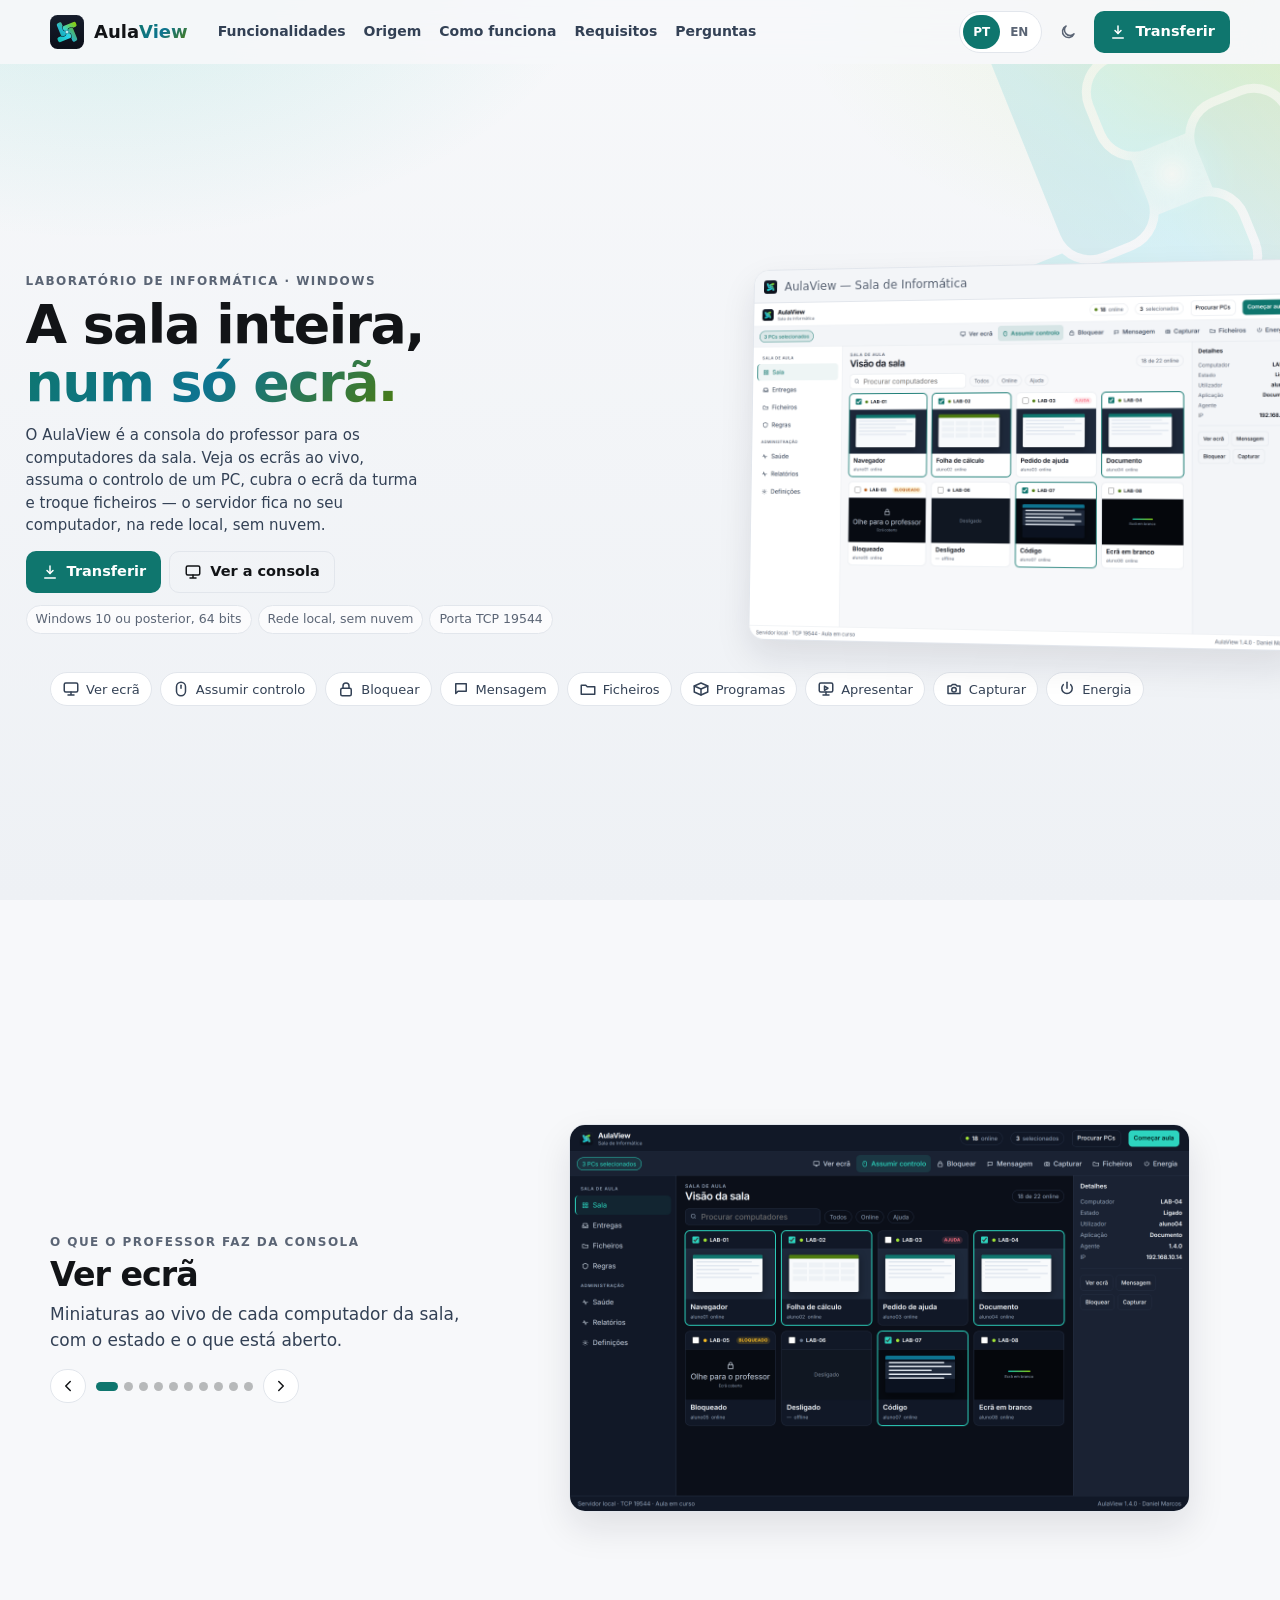
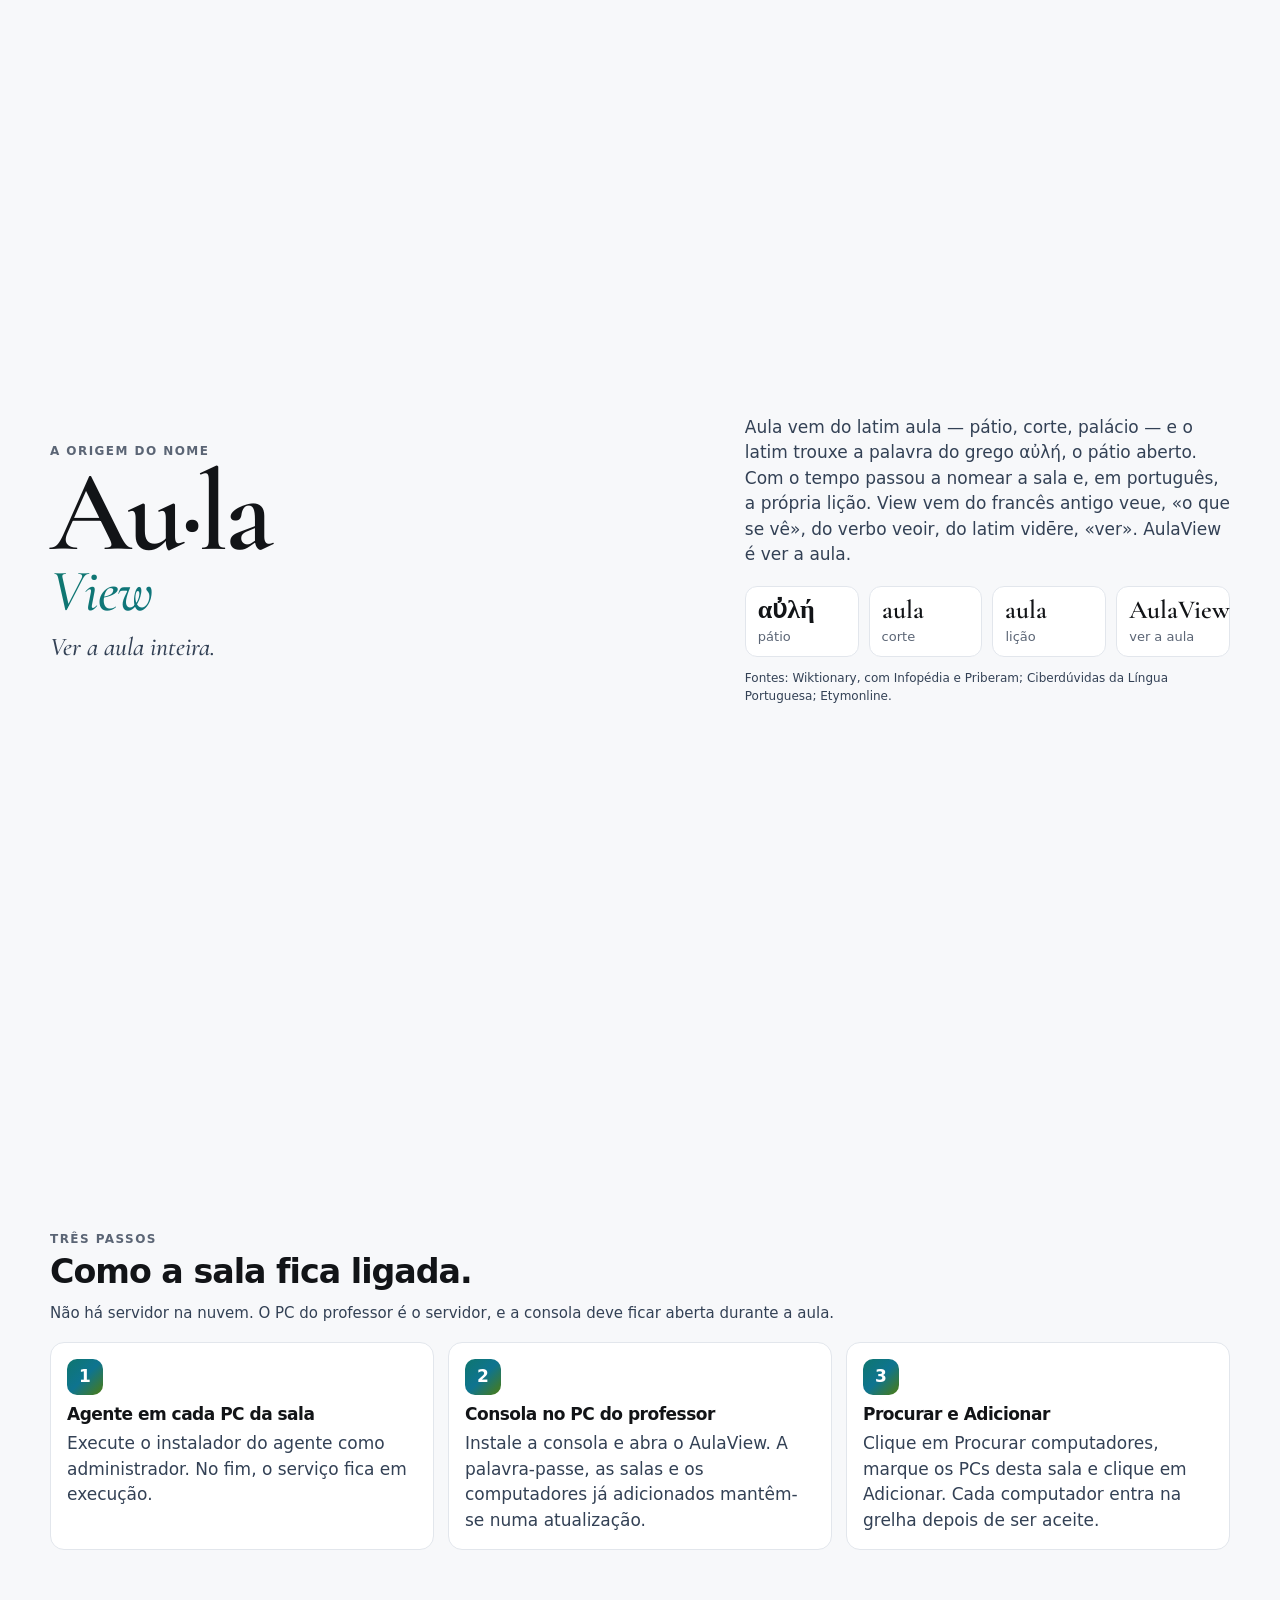
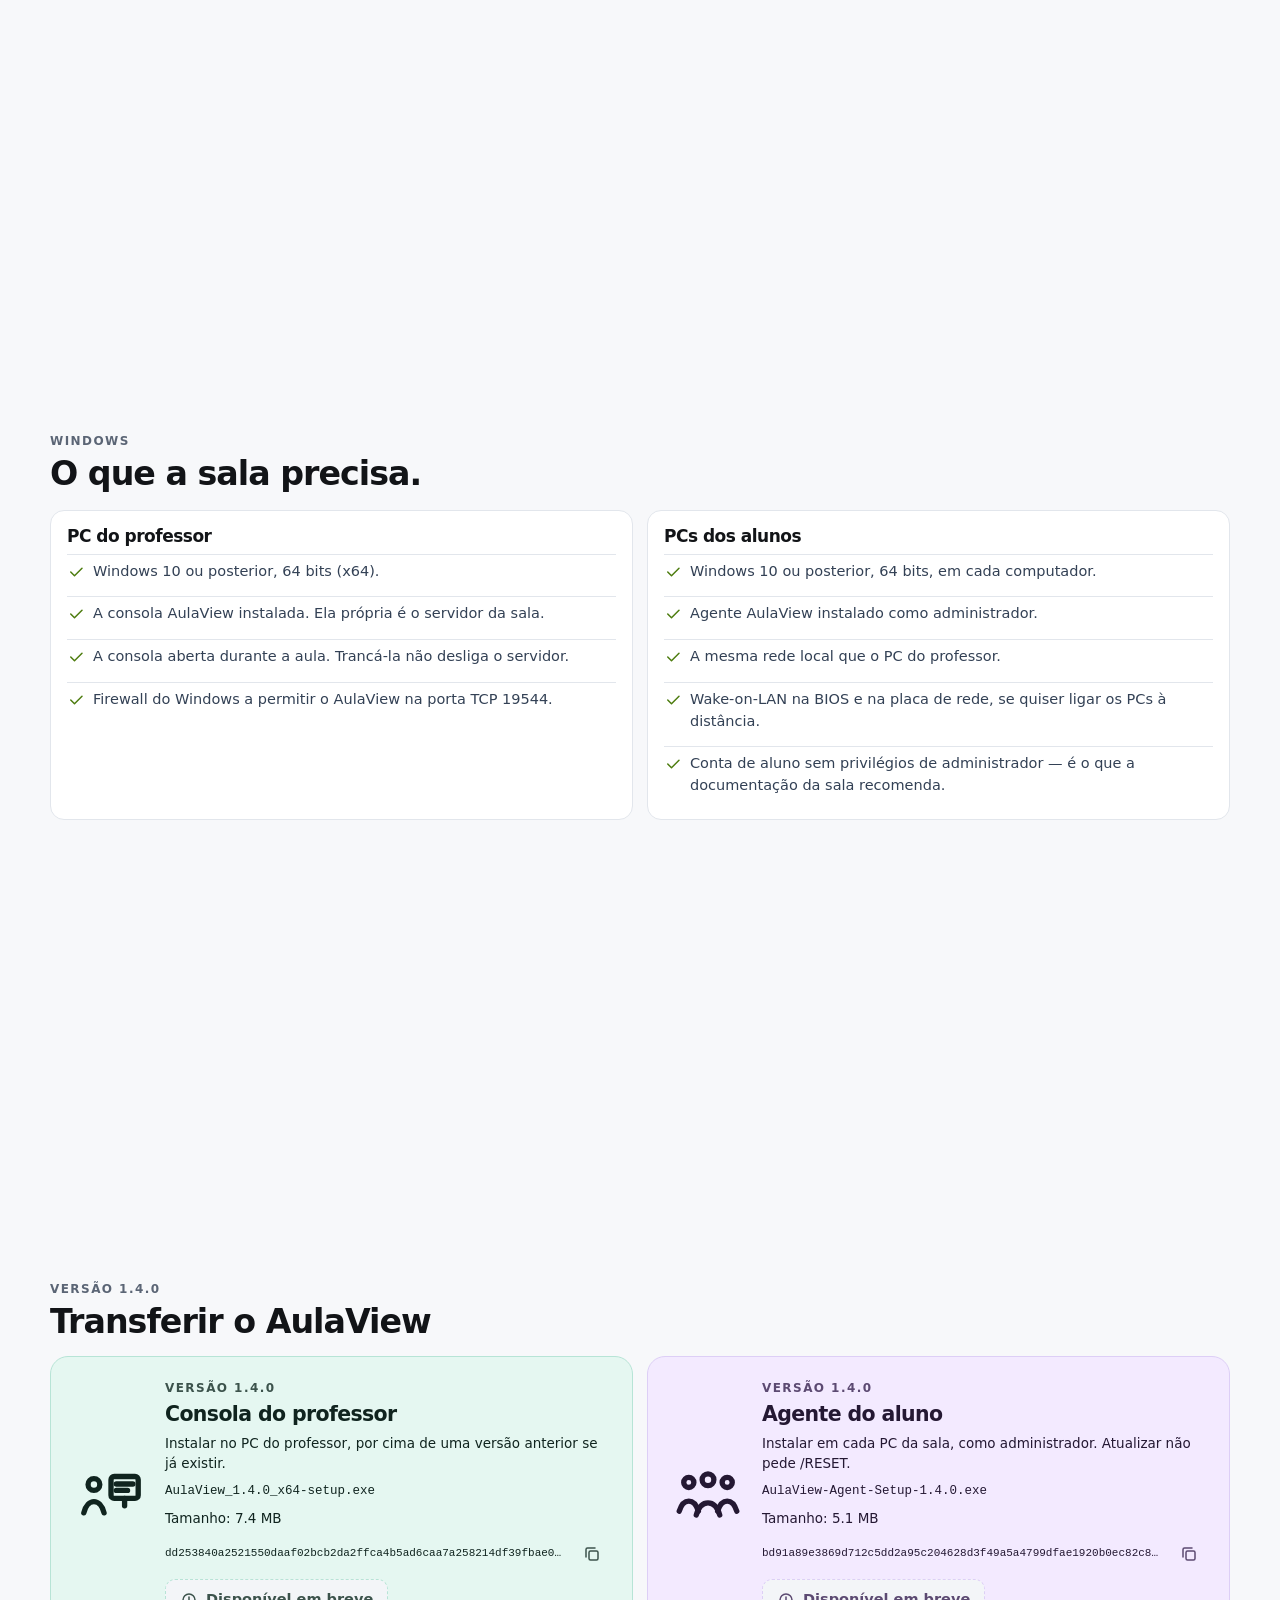
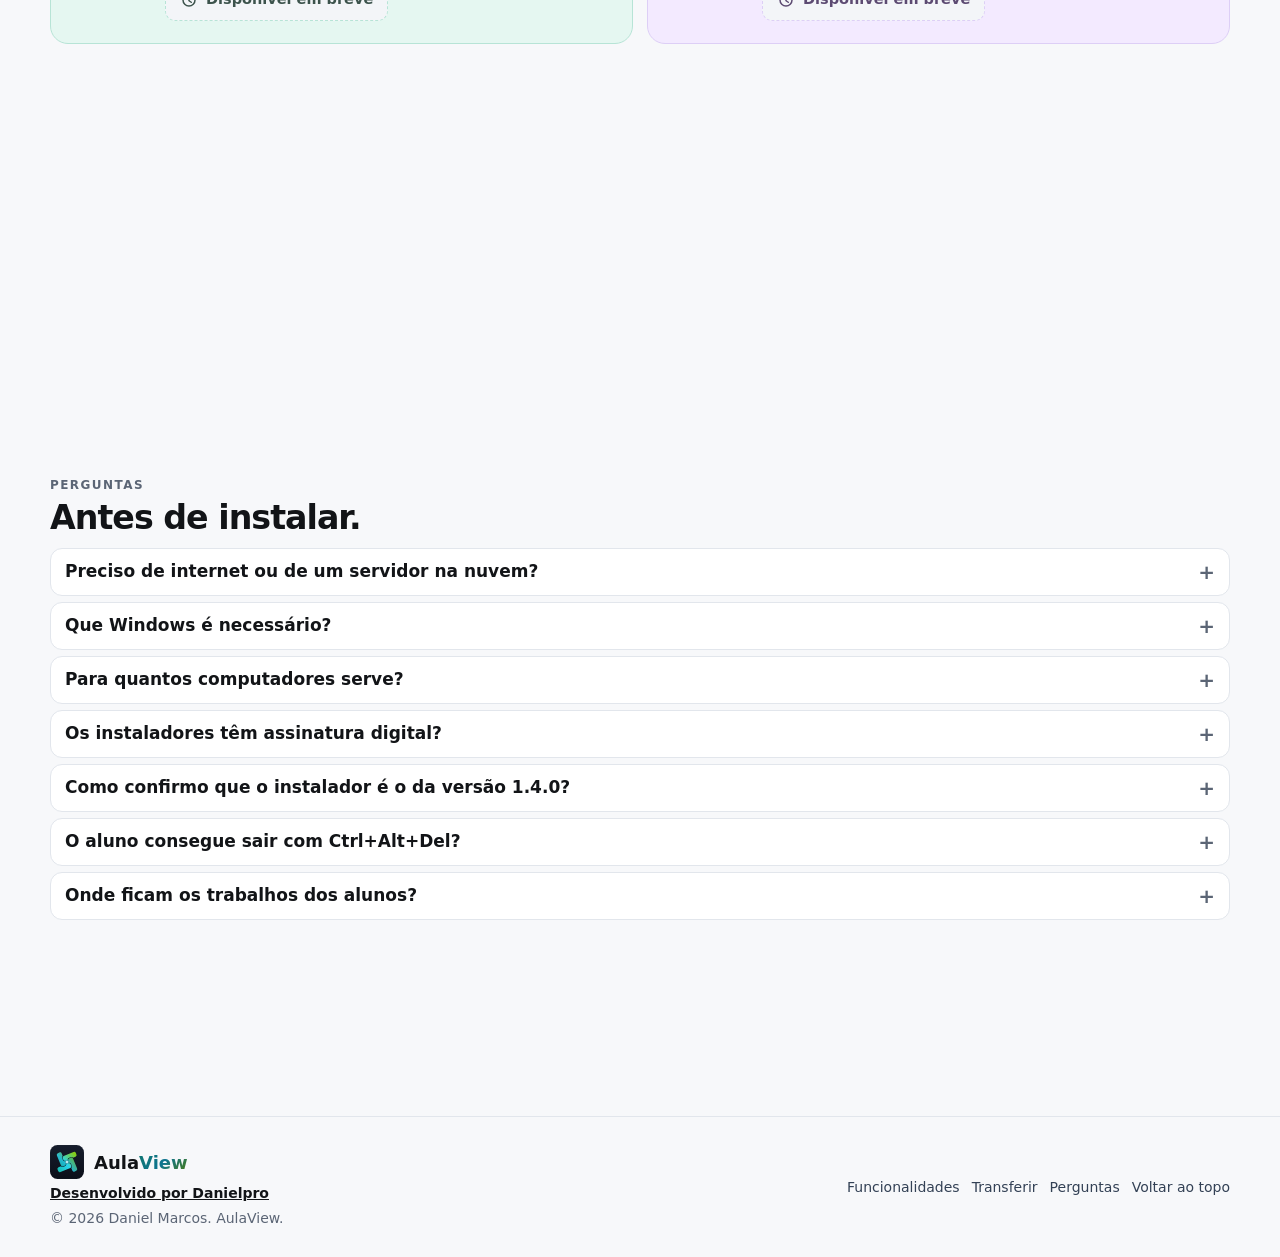
==== commit 6e36bfeb: "Redesenha o hero, o slider e a origem do nome A consola fica à direita do texto, dentro de um ecrã, " ====
--- a/index.html
+++ b/index.html
@@ -27,6 +27,7 @@
 <link rel="icon" href="/assets/brand/icon.svg" type="image/svg+xml">
 <link rel="apple-touch-icon" href="/assets/brand/apple-touch.png">
 <link rel="manifest" href="/site.webmanifest">
+<link rel="preload" href="/assets/fonts/cormorant-600.woff2" as="font" type="font/woff2" crossorigin>
 <link rel="stylesheet" href="/css/site.css">
 <script type="application/ld+json">
 {
@@ -78,6 +79,10 @@
   <symbol id="i-clock" viewBox="0 0 24 24"><circle cx="12" cy="12" r="8"/><path d="M12 8v5l3 2"/></symbol>
   <symbol id="i-copy" viewBox="0 0 24 24"><rect x="8" y="8" width="12" height="12" rx="2"/><path d="M4 16V6a2 2 0 0 1 2-2h10"/></symbol>
   <symbol id="i-users" viewBox="0 0 24 24"><circle cx="12" cy="8" r="3"/><path d="M5 19c1.2-3.2 3.6-4.8 7-4.8s5.8 1.6 7 4.8"/></symbol>
+  <symbol id="i-prev" viewBox="0 0 24 24"><path d="M15 6l-6 6 6 6"/></symbol>
+  <symbol id="i-next" viewBox="0 0 24 24"><path d="M9 6l6 6-6 6"/></symbol>
+  <symbol id="i-teacher" viewBox="0 0 24 24"><circle cx="5.6" cy="6.2" r="2.2"/><path d="M1.8 16.8c.7-2.8 2.3-4.2 3.8-4.2s3.1 1.4 3.8 4.2"/><rect x="12" y="3.2" width="10.2" height="8.2" rx="1.2"/><path d="M14 6h6.2M14 8.4h4.2"/><path d="M17.1 11.4v2.8"/></symbol>
+  <symbol id="i-students" viewBox="0 0 24 24"><circle cx="4.8" cy="5.4" r="1.9"/><circle cx="12" cy="4.4" r="2.2"/><circle cx="19.2" cy="5.4" r="1.9"/><path d="M1.2 16.2c.8-2.6 2.2-3.8 3.6-3.8s2.8 1.2 3.6 3.8"/><path d="M7.6 17.6c.9-3 2.5-4.5 4.4-4.5s3.5 1.5 4.4 4.5"/><path d="M15.6 16.2c.8-2.6 2.2-3.8 3.6-3.8s2.8 1.2 3.6 3.8"/></symbol>
 </svg>
 
 <header class="site-header">
@@ -88,7 +93,7 @@
     </a>
     <nav class="nav" aria-label="Secções">
       <a href="#funcionalidades" data-i18n="navFeatures">Funcionalidades</a>
-      <a href="#galeria" data-i18n="navGallery">Galeria</a>
+      <a href="#origem" data-i18n="navOrigin">Origem</a>
       <a href="#como-funciona" data-i18n="navHow">Como funciona</a>
       <a href="#requisitos" data-i18n="navReq">Requisitos</a>
       <a href="#perguntas" data-i18n="navFaq">Perguntas</a>
@@ -110,7 +115,7 @@
 </header>
 <nav class="mobile-nav" id="menu-movel" data-mobile-nav>
   <a href="#funcionalidades" data-i18n="navFeatures">Funcionalidades</a>
-  <a href="#galeria" data-i18n="navGallery">Galeria</a>
+  <a href="#origem" data-i18n="navOrigin">Origem</a>
   <a href="#como-funciona" data-i18n="navHow">Como funciona</a>
   <a href="#requisitos" data-i18n="navReq">Requisitos</a>
   <a href="#transferir" data-i18n="navDownload">Transferir</a>
@@ -120,14 +125,14 @@
 <main id="conteudo">
   <section class="hero">
     <img class="hero-pin" src="/assets/brand/symbol.svg" alt="">
-    <div class="wrap">
+    <div class="wrap hero-grid">
       <div class="hero-copy">
         <p class="eyebrow" data-i18n="heroKicker">Laboratório de informática · Windows</p>
         <h1><span data-i18n="heroTitleA">A sala inteira,</span><br><span class="grad" data-i18n="heroTitleB">num só ecrã.</span></h1>
         <p class="lead" data-i18n="heroLead">O AulaView é a consola do professor para os computadores da sala. Veja os ecrãs ao vivo, assuma o controlo de um PC, cubra o ecrã da turma e troque ficheiros — o servidor fica no seu computador, na rede local, sem nuvem.</p>
         <div class="hero-actions">
           <a class="btn btn-primary" href="#transferir"><svg class="icon" aria-hidden="true"><use href="#i-download"></use></svg><span data-i18n="ctaDownload">Transferir</span></a>
-          <a class="btn btn-ghost" href="#galeria"><svg class="icon" aria-hidden="true"><use href="#i-monitor"></use></svg><span data-i18n="ctaSee">Ver a consola</span></a>
+          <a class="btn btn-ghost" href="#funcionalidades"><svg class="icon" aria-hidden="true"><use href="#i-monitor"></use></svg><span data-i18n="ctaSee">Ver a consola</span></a>
         </div>
         <ul class="facts">
           <li data-i18n="factWin">Windows 10 ou posterior, 64 bits</li>
@@ -135,104 +140,122 @@
           <li data-i18n="factPort">Porta TCP 19544</li>
         </ul>
       </div>
-      <figure class="frame hero-frame">
-        <div class="frame-bar"><img src="/assets/brand/icon.svg" alt=""><span>AulaView — Sala de Informática</span></div>
-        <img class="shot" data-shot width="2560" height="1600" data-dark="/assets/screens/sala-escuro.png" data-light="/assets/screens/sala-claro.png" src="/assets/screens/sala-escuro.png" data-i18n-alt="g1" alt="Visão da sala, tema escuro">
-        <figcaption data-i18n="heroCaption">Consola do professor, com a grelha da sala. Interface reconstruída a partir do programa real.</figcaption>
-      </figure>
-    </div>
-  </section>
-
-  <div class="command-strip">
+      <div class="hero-visual">
+        <figure class="hero-frame">
+          <div class="frame-bar"><img src="/assets/brand/icon.svg" alt=""><span>AulaView — Sala de Informática</span></div>
+          <img class="shot" data-shot width="2560" height="1600" data-dark="/assets/screens/sala-escuro.png" data-light="/assets/screens/sala-claro.png" src="/assets/screens/sala-escuro.png" alt="Visão da sala, tema escuro">
+        </figure>
+      </div>
+    </div>
+    <div class="wrap chips" aria-label="Ações da consola">
+      <span><svg class="icon"><use href="#i-monitor"></use></svg><span data-i18n="stripView">Ver ecrã</span></span>
+      <span><svg class="icon"><use href="#i-mouse"></use></svg><span data-i18n="stripControl">Assumir controlo</span></span>
+      <span><svg class="icon"><use href="#i-lock"></use></svg><span data-i18n="stripLock">Bloquear</span></span>
+      <span><svg class="icon"><use href="#i-message"></use></svg><span data-i18n="stripMsg">Mensagem</span></span>
+      <span><svg class="icon"><use href="#i-folder"></use></svg><span data-i18n="stripFiles">Ficheiros</span></span>
+      <span><svg class="icon"><use href="#i-package"></use></svg><span data-i18n="stripInstall">Programas</span></span>
+      <span><svg class="icon"><use href="#i-present"></use></svg><span data-i18n="stripPresent">Apresentar</span></span>
+      <span><svg class="icon"><use href="#i-camera"></use></svg><span data-i18n="stripShot">Capturar</span></span>
+      <span><svg class="icon"><use href="#i-power"></use></svg><span data-i18n="stripPower">Energia</span></span>
+    </div>
+  </section>
+
+  <section class="band slider" id="funcionalidades" data-slider aria-roledescription="carousel">
+    <div class="wrap slider-grid">
+      <div class="slider-copy">
+        <p class="eyebrow" data-i18n="featuresKicker">O que o professor faz da consola</p>
+        <div class="slide-copy is-on"><h2 data-i18n="slViewT">Ver ecrã</h2><p data-i18n="slView">Miniaturas ao vivo de cada computador da sala, com o estado e o que está aberto.</p></div>
+        <div class="slide-copy"><h2 data-i18n="slControlT">Assumir controlo</h2><p data-i18n="slControl">Abra um ecrã e use o rato e o teclado desse computador.</p></div>
+        <div class="slide-copy"><h2 data-i18n="slLockT">Bloquear</h2><p data-i18n="slLock">Cubra o ecrã e bloqueie o rato e o teclado, com uma mensagem sua.</p></div>
+        <div class="slide-copy"><h2 data-i18n="slMsgT">Mensagem</h2><p data-i18n="slMsg">Envie um aviso aos PCs selecionados. A janela abre à frente e o aluno pode responder.</p></div>
+        <div class="slide-copy"><h2 data-i18n="slFilesT">Ficheiros</h2><p data-i18n="slFiles">Envie materiais e recolha trabalhos, com verificação SHA-256.</p></div>
+        <div class="slide-copy"><h2 data-i18n="slShotT">Capturar</h2><p data-i18n="slShot">Guarde uma imagem do ecrã de um aluno ou de vários.</p></div>
+        <div class="slide-copy"><h2 data-i18n="slPowerT">Energia</h2><p data-i18n="slPower">Ligue com Wake-on-LAN, ou desligue, reinicie, suspenda e termine a sessão.</p></div>
+        <div class="slide-copy"><h2 data-i18n="slInstallT">Instalar e desinstalar</h2><p data-i18n="slInstall">Nos PCs selecionados, instale um programa ou desinstale-o — de forma normal ou forçada.</p></div>
+        <div class="slide-copy"><h2 data-i18n="slPresentT">Modo Apresentar</h2><p data-i18n="slPresent">Os diapositivos, em PDF ou PPTX, ficam sincronizados ao vivo nos ecrãs dos alunos.</p></div>
+        <div class="slide-copy"><h2 data-i18n="slThemeT">Claro e escuro</h2><p data-i18n="slTheme">A mesma consola, no tema claro ou no tema escuro.</p></div>
+        <div class="slider-controls">
+          <button class="icon-btn" type="button" data-slide-prev data-i18n-aria="slidePrev" aria-label="Anterior"><svg class="icon"><use href="#i-prev"></use></svg></button>
+          <div class="dots" role="tablist" data-i18n-aria="slideDots" aria-label="Diapositivos">
+            <button type="button" role="tab" data-dot="0" aria-selected="true" aria-label="1"></button>
+            <button type="button" role="tab" data-dot="1" aria-selected="false" aria-label="2"></button>
+            <button type="button" role="tab" data-dot="2" aria-selected="false" aria-label="3"></button>
+            <button type="button" role="tab" data-dot="3" aria-selected="false" aria-label="4"></button>
+            <button type="button" role="tab" data-dot="4" aria-selected="false" aria-label="5"></button>
+            <button type="button" role="tab" data-dot="5" aria-selected="false" aria-label="6"></button>
+            <button type="button" role="tab" data-dot="6" aria-selected="false" aria-label="7"></button>
+            <button type="button" role="tab" data-dot="7" aria-selected="false" aria-label="8"></button>
+            <button type="button" role="tab" data-dot="8" aria-selected="false" aria-label="9"></button>
+            <button type="button" role="tab" data-dot="9" aria-selected="false" aria-label="10"></button>
+          </div>
+          <button class="icon-btn" type="button" data-slide-next data-i18n-aria="slideNext" aria-label="Seguinte"><svg class="icon"><use href="#i-next"></use></svg></button>
+        </div>
+      </div>
+      <div class="slider-stage">
+        <figure class="slide-fig is-on" data-slide><img src="/assets/screens/sala-escuro.png" width="2560" height="1600" alt="" data-i18n-alt="slViewT"></figure>
+        <figure class="slide-fig" data-slide><img src="/assets/screens/controlo.png" width="2560" height="1600" alt="" data-i18n-alt="slControlT"></figure>
+        <figure class="slide-fig" data-slide><img src="/assets/slides/lock.png" width="2400" height="1500" alt="" data-i18n-alt="slLockT"></figure>
+        <figure class="slide-fig" data-slide><img src="/assets/slides/message.png" width="2400" height="1500" alt="" data-i18n-alt="slMsgT"></figure>
+        <figure class="slide-fig" data-slide><img src="/assets/slides/files.png" width="2400" height="1500" alt="" data-i18n-alt="slFilesT"></figure>
+        <figure class="slide-fig" data-slide><img src="/assets/slides/shot.png" width="2400" height="1500" alt="" data-i18n-alt="slShotT"></figure>
+        <figure class="slide-fig" data-slide><img src="/assets/slides/power.png" width="2400" height="1500" alt="" data-i18n-alt="slPowerT"></figure>
+        <figure class="slide-fig" data-slide><img src="/assets/slides/install.png" width="2400" height="1500" alt="" data-i18n-alt="slInstallT"></figure>
+        <figure class="slide-fig" data-slide><img src="/assets/slides/present.png" width="2400" height="1500" alt="" data-i18n-alt="slPresentT"></figure>
+        <figure class="slide-fig" data-slide><img src="/assets/screens/sala-claro.png" width="2560" height="1600" alt="" data-i18n-alt="slThemeT"></figure>
+      </div>
+    </div>
+  </section>
+
+  <!--
+    Etymology, checked November 2026:
+    - Portuguese aula is a learned borrowing of Latin aula, from Ancient Greek αὐλή (aulḗ) “courtyard”.
+      Latin aula: forecourt, royal court, palace; Medieval Latin also hall and college hall.
+      Portuguese: classroom and, distinctively, the lesson itself.
+      Sources: https://en.wiktionary.org/wiki/aula (cites Infopédia and Priberam);
+      https://ciberduvidas.iscte-iul.pt/artigos/rubricas/idioma/a-etimologia-de-aula/5854
+    - English view: Middle English veue, from Anglo-French vewe / Old French veue,
+      noun use of the feminine past participle of veoir “to see”, from Latin vidēre.
+      Source: https://www.etymonline.com/word/view and https://en.wiktionary.org/wiki/veoir
+  -->
+  <section class="band origin" id="origem">
+    <div class="wrap origin-grid">
+      <div>
+        <p class="eyebrow" data-i18n="originKicker">A origem do nome</p>
+        <h2 class="name"><span class="name-aula">Au·la</span><span class="name-view grad">View</span></h2>
+        <p class="name-kicker" data-i18n="originKickerLine">Ver a aula inteira.</p>
+      </div>
+      <div class="origin-copy">
+        <p data-i18n="originBody">Aula vem do latim aula — pátio, corte, palácio — e o latim trouxe a palavra do grego αὐλή, o pátio aberto. Com o tempo passou a nomear a sala e, em português, a própria lição. View vem do francês antigo veue, «o que se vê», do verbo veoir, do latim vidēre, «ver». AulaView é ver a aula.</p>
+        <ol class="timeline">
+          <li><b>αὐλή</b><span data-i18n="tl1">pátio</span></li>
+          <li><b>aula</b><span data-i18n="tl2">corte</span></li>
+          <li><b>aula</b><span data-i18n="tl3">lição</span></li>
+          <li><b>AulaView</b><span data-i18n="tl4">ver a aula</span></li>
+        </ol>
+        <p class="sources" data-i18n="originSources">Fontes: Wiktionary, com Infopédia e Priberam; Ciberdúvidas da Língua Portuguesa; Etymonline.</p>
+      </div>
+    </div>
+  </section>
+
+  <section class="band" id="como-funciona">
     <div class="wrap">
-      <div class="strip" aria-hidden="true">
-        <span><svg class="icon"><use href="#i-monitor"></use></svg><span data-i18n="stripView">Ver ecrã</span></span>
-        <span><svg class="icon"><use href="#i-mouse"></use></svg><span data-i18n="stripControl">Assumir controlo</span></span>
-        <span><svg class="icon"><use href="#i-lock"></use></svg><span data-i18n="stripLock">Bloquear</span></span>
-        <span><svg class="icon"><use href="#i-blank"></use></svg><span data-i18n="stripBlank">Ecrã em branco</span></span>
-        <span><svg class="icon"><use href="#i-message"></use></svg><span data-i18n="stripMsg">Mensagem</span></span>
-        <span><svg class="icon"><use href="#i-folder"></use></svg><span data-i18n="stripFiles">Ficheiros</span></span>
-        <span><svg class="icon"><use href="#i-package"></use></svg><span data-i18n="stripInstall">Programas</span></span>
-        <span><svg class="icon"><use href="#i-present"></use></svg><span data-i18n="stripPresent">Apresentar</span></span>
-        <span><svg class="icon"><use href="#i-camera"></use></svg><span data-i18n="stripShot">Capturar</span></span>
-        <span><svg class="icon"><use href="#i-power"></use></svg><span data-i18n="stripPower">Energia</span></span>
-        <span><svg class="icon"><use href="#i-search"></use></svg><span data-i18n="stripSearch">Procurar PCs</span></span>
-      </div>
-    </div>
-  </div>
-
-  <section class="section" id="funcionalidades">
+      <p class="eyebrow" data-i18n="howKicker">Três passos</p>
+      <h2 data-i18n="howTitle">Como a sala fica ligada.</h2>
+      <p class="lead" data-i18n="howLead">Não há servidor na nuvem. O PC do professor é o servidor, e a consola deve ficar aberta durante a aula.</p>
+      <div class="steps">
+        <article class="step"><div class="num">1</div><h3 data-i18n="s1t">Agente em cada PC da sala</h3><p data-i18n="s1">Execute o instalador do agente como administrador. No fim, o serviço fica em execução.</p></article>
+        <article class="step"><div class="num">2</div><h3 data-i18n="s2t">Consola no PC do professor</h3><p data-i18n="s2">Instale a consola e abra o AulaView. A palavra-passe, as salas e os computadores já adicionados mantêm-se numa atualização.</p></article>
+        <article class="step"><div class="num">3</div><h3 data-i18n="s3t">Procurar e Adicionar</h3><p data-i18n="s3">Clique em Procurar computadores, marque os PCs desta sala e clique em Adicionar.</p></article>
+      </div>
+    </div>
+  </section>
+
+  <section class="band" id="requisitos">
     <div class="wrap">
-      <div class="section-head reveal">
-        <p class="eyebrow" data-i18n="featuresKicker">O que o professor faz da consola</p>
-        <h2 data-i18n="featuresTitle">A aula, sem andar entre as secretárias.</h2>
-        <p data-i18n="featuresLead">Feito para uma sala de informática em Windows: a consola no PC do professor e um agente em cada computador do aluno.</p>
-      </div>
-      <div class="cards">
-        <article class="card reveal"><div class="card-icon"><svg class="icon"><use href="#i-grid"></use></svg></div><h3 data-i18n="fGridT">Grelha de ecrãs ao vivo</h3><p data-i18n="fGrid">Miniaturas da sala, com pesquisa, filtros e o estado de cada PC. A ordem dos cartões fica guardada.</p></article>
-        <article class="card reveal"><div class="card-icon"><svg class="icon"><use href="#i-mouse"></use></svg></div><h3 data-i18n="fControlT">Controlo remoto</h3><p data-i18n="fControl">Abra um ecrã e assuma o rato e o teclado. Se o PC se religar durante o controlo, a sessão retoma.</p></article>
-        <article class="card reveal"><div class="card-icon"><svg class="icon"><use href="#i-lock"></use></svg></div><h3 data-i18n="fLockT">Bloquear e desbloquear</h3><p data-i18n="fLock">Cubra todos os monitores e bloqueie o teclado e o rato, com uma mensagem sua. Desbloqueie quando a turma puder continuar. O Windows mantém Ctrl+Alt+Del.</p></article>
-        <article class="card reveal"><div class="card-icon"><svg class="icon"><use href="#i-blank"></use></svg></div><h3 data-i18n="fBlankT">Ecrã em branco</h3><p data-i18n="fBlank">O ambiente de trabalho desaparece. O aluno vê a mensagem do professor — por exemplo «Olhe para o professor» — em vez do que estava aberto.</p></article>
-        <article class="card reveal"><div class="card-icon"><svg class="icon"><use href="#i-message"></use></svg></div><h3 data-i18n="fMsgT">Mensagens aos alunos</h3><p data-i18n="fMsg">Envie um aviso a um computador ou a vários. A janela de conversa abre à frente e o aluno pode responder.</p></article>
-        <article class="card reveal"><div class="card-icon"><svg class="icon"><use href="#i-folder"></use></svg></div><h3 data-i18n="fFilesT">Enviar e recolher ficheiros</h3><p data-i18n="fFiles">Distribua materiais e recolha trabalhos — Word, PDF, imagens e outros tipos — com verificação SHA-256. Cada ficheiro até 64 MB.</p></article>
-        <article class="card reveal"><div class="card-icon"><svg class="icon"><use href="#i-inbox"></use></svg></div><h3 data-i18n="fUploadT">Janela de envio do aluno</h3><p data-i18n="fUpload">Peça a entrega: a janela «Entregar trabalho» abre nos PCs escolhidos. Os ficheiros ficam agrupados por computador.</p></article>
-        <article class="card reveal"><div class="card-icon"><svg class="icon"><use href="#i-camera"></use></svg></div><h3 data-i18n="fShotT">Capturas de ecrã</h3><p data-i18n="fShot">Guarde uma imagem do ecrã de um aluno ou de vários, para consultar mais tarde na consola.</p></article>
-        <article class="card reveal"><div class="card-icon"><svg class="icon"><use href="#i-power"></use></svg></div><h3 data-i18n="fPowerT">Ligar e desligar</h3><p data-i18n="fPower">Ligue computadores com Wake-on-LAN, ou desligue, reinicie, suspenda e termine a sessão nos PCs selecionados.</p></article>
-        <article class="card reveal"><div class="card-icon"><svg class="icon"><use href="#i-search"></use></svg></div><h3 data-i18n="fFindT">Procurar e Adicionar</h3><p data-i18n="fFind">O agente anuncia-se na rede. Em Procurar computadores, marque os PCs desta sala e clique em Adicionar.</p></article>
-        <article class="card reveal"><div class="card-icon"><svg class="icon"><use href="#i-checks"></use></svg></div><h3 data-i18n="fManyT">Seleção de vários PCs</h3><p data-i18n="fMany">Marque vários cartões. As ações da barra aplicam-se à seleção — ou a todos os PCs online, quando nada está marcado.</p></article>
-        <article class="card reveal"><div class="card-icon"><svg class="icon"><use href="#i-package"></use></svg></div><h3 data-i18n="fInstallT">Instalar e remover programas</h3><p data-i18n="fInstall">Nos PCs selecionados, instale um programa ou desinstale-o — de forma normal ou forçada.</p></article>
-        <article class="card reveal"><div class="card-icon"><svg class="icon"><use href="#i-present"></use></svg></div><h3 data-i18n="fPresentT">Modo Apresentar</h3><p data-i18n="fPresent">Os diapositivos do professor, em PDF ou PPTX, ficam sincronizados ao vivo nos ecrãs dos alunos.</p></article>
-      </div>
-    </div>
-  </section>
-
-  <section class="section" id="galeria">
-    <div class="wrap">
-      <div class="section-head reveal">
-        <p class="eyebrow" data-i18n="galleryKicker">A consola</p>
-        <h2 data-i18n="galleryTitle">O mesmo programa, em claro e em escuro.</h2>
-        <p data-i18n="galleryLead">Estas imagens seguem a interface real da consola AulaView 1.4.0: cores, tipo de letra, barra de ações e a janela Procurar computadores. Os computadores da grelha são de exemplo.</p>
-      </div>
-      <div class="viewer reveal" data-viewer>
-        <div class="viewer-tabs" role="tablist" data-i18n-aria="galleryTabs" aria-label="Vistas da consola">
-          <button type="button" role="tab" data-shot-tab data-src="/assets/screens/sala-escuro.png" data-i18n="g1" aria-selected="true">Visão da sala, tema escuro</button>
-          <button type="button" role="tab" data-shot-tab data-src="/assets/screens/sala-claro.png" data-i18n="g2" aria-selected="false">Visão da sala, tema claro</button>
-          <button type="button" role="tab" data-shot-tab data-src="/assets/screens/procurar.png" data-i18n="g3" aria-selected="false">Procurar computadores e Adicionar</button>
-          <button type="button" role="tab" data-shot-tab data-src="/assets/screens/controlo.png" data-i18n="g4" aria-selected="false">Controlo remoto de um PC</button>
-        </div>
-        <button class="shot-btn" type="button" data-zoom>
-          <figure class="frame">
-            <img class="slide" id="gallery-shot" width="2560" height="1600" src="/assets/screens/sala-escuro.png" data-i18n-alt="g1" alt="Visão da sala, tema escuro">
-            <figcaption><span data-gallery-cap data-i18n="g1">Visão da sala, tema escuro</span> · <span data-i18n="zoomHint">Clique para ampliar</span></figcaption>
-          </figure>
-        </button>
-      </div>
-    </div>
-  </section>
-
-  <section class="section" id="como-funciona">
-    <div class="wrap">
-      <div class="section-head reveal">
-        <p class="eyebrow" data-i18n="howKicker">Três passos</p>
-        <h2 data-i18n="howTitle">Como a sala fica ligada.</h2>
-        <p data-i18n="howLead">Não há servidor na nuvem. O PC do professor é o servidor, e a consola deve ficar aberta durante a aula.</p>
-      </div>
-      <div class="steps">
-        <article class="step reveal"><div class="num">1</div><h3 data-i18n="s1t">Agente em cada PC da sala</h3><p data-i18n="s1">Execute o instalador do agente como administrador. No fim, o serviço fica em execução.</p></article>
-        <article class="step reveal"><div class="num">2</div><h3 data-i18n="s2t">Consola no PC do professor</h3><p data-i18n="s2">Instale a consola e abra o AulaView. A palavra-passe, as salas e os computadores já adicionados mantêm-se numa atualização.</p></article>
-        <article class="step reveal"><div class="num">3</div><h3 data-i18n="s3t">Procurar e Adicionar</h3><p data-i18n="s3">Clique em Procurar computadores, marque os PCs desta sala e clique em Adicionar. Cada computador entra na grelha depois de ser aceite.</p></article>
-      </div>
-    </div>
-  </section>
-
-  <section class="section" id="requisitos" style="background:var(--bg-2)">
-    <div class="wrap">
-      <div class="section-head reveal">
-        <p class="eyebrow" data-i18n="reqKicker">Windows</p>
-        <h2 data-i18n="reqTitle">O que a sala precisa.</h2>
-      </div>
+      <p class="eyebrow" data-i18n="reqKicker">Windows</p>
+      <h2 data-i18n="reqTitle">O que a sala precisa.</h2>
       <div class="req">
-        <article class="reveal">
+        <article>
           <h3 data-i18n="reqTeacher">PC do professor</h3>
           <ul>
             <li><svg class="icon"><use href="#i-check"></use></svg><span data-i18n="r1">Windows 10 ou posterior, 64 bits (x64).</span></li>
@@ -241,56 +264,52 @@
             <li><svg class="icon"><use href="#i-check"></use></svg><span data-i18n="r4">Firewall do Windows a permitir o AulaView na porta TCP 19544.</span></li>
           </ul>
         </article>
-        <article class="reveal">
+        <article>
           <h3 data-i18n="reqStudents">PCs dos alunos</h3>
           <ul>
             <li><svg class="icon"><use href="#i-check"></use></svg><span data-i18n="r5">Windows 10 ou posterior, 64 bits, em cada computador.</span></li>
             <li><svg class="icon"><use href="#i-check"></use></svg><span data-i18n="r6">Agente AulaView instalado como administrador.</span></li>
             <li><svg class="icon"><use href="#i-check"></use></svg><span data-i18n="r7">A mesma rede local que o PC do professor.</span></li>
-            <li><svg class="icon"><use href="#i-check"></use></svg><span data-i18n="r8">Wake-on-LAN na BIOS e na placa de rede, se quiser ligar os PCs à distância.</span></li>
-            <li><svg class="icon"><use href="#i-check"></use></svg><span data-i18n="r9">Conta de aluno sem privilégios de administrador — é o que a documentação da sala recomenda.</span></li>
+            <li><svg class="icon"><use href="#i-check"></use></svg><span data-i18n="r8">Wake-on-LAN, se quiser ligar os PCs à distância.</span></li>
+            <li><svg class="icon"><use href="#i-check"></use></svg><span data-i18n="r9">Conta de aluno sem privilégios de administrador.</span></li>
           </ul>
         </article>
       </div>
     </div>
   </section>
 
-  <section class="section" id="transferir">
+  <section class="band" id="transferir">
     <div class="wrap">
-      <div class="section-head reveal">
-        <p class="eyebrow" data-i18n="dlKicker">Instaladores</p>
-        <h2 data-i18n="dlTitle">Transferir o AulaView</h2>
-        <p data-i18n="dlLead">Versão 1.4.0: a consola do professor e o agente do aluno. O nome, o tamanho e o SHA-256 vêm de downloads.json.</p>
-      </div>
+      <p class="eyebrow" data-i18n="dlKicker">Versão 1.4.0</p>
+      <h2 data-i18n="dlTitle">Transferir o AulaView</h2>
       <div class="downloads" data-downloads>
-        <article class="dl">
+        <article class="dl dl-console">
           <p class="meta-line" data-i18n="dlCheck">A verificar o ficheiro…</p>
         </article>
       </div>
       <noscript>
-        <p class="note"><a href="/downloads/AulaView_1.4.0_x64-setup.exe">AulaView_1.4.0_x64-setup.exe</a> · <a href="/downloads/AulaView-Agent-Setup-1.4.0.exe">AulaView-Agent-Setup-1.4.0.exe</a></p>
+        <p><a href="/downloads/AulaView_1.4.0_x64-setup.exe">AulaView_1.4.0_x64-setup.exe</a> · <a href="/downloads/AulaView-Agent-Setup-1.4.0.exe">AulaView-Agent-Setup-1.4.0.exe</a></p>
       </noscript>
     </div>
   </section>
 
-  <section class="section" id="perguntas">
+  <section class="band" id="perguntas">
     <div class="wrap">
-      <div class="section-head reveal">
-        <p class="eyebrow" data-i18n="faqKicker">Perguntas</p>
-        <h2 data-i18n="faqTitle">Antes de instalar.</h2>
-      </div>
+      <p class="eyebrow" data-i18n="faqKicker">Perguntas</p>
+      <h2 data-i18n="faqTitle">Antes de instalar.</h2>
       <div class="faq">
-        <details class="reveal"><summary data-i18n="q1">Preciso de internet ou de um servidor na nuvem?</summary><p data-i18n="a1">Não. O PC do professor é o servidor. Os computadores da sala falam com a consola na rede local, na porta TCP 19544. Não há PHP, base de dados nem serviço na nuvem.</p></details>
-        <details class="reveal"><summary data-i18n="q2">Que Windows é necessário?</summary><p data-i18n="a2">Windows 10 ou posterior, de 64 bits, tanto no PC do professor como nos PCs dos alunos. O instalador do agente recusa um Windows de 32 bits ou anterior ao Windows 10.</p></details>
-        <details class="reveal"><summary data-i18n="q3">Para quantos computadores serve?</summary><p data-i18n="a3">Foi feito para uma sala de informática. A versão 1.4.0 acompanha uma turma na casa dos 22 PCs, e o teste de carga usou 25 computadores simulados.</p></details>
-        <details class="reveal"><summary data-i18n="q4">Os instaladores têm assinatura digital?</summary><p data-i18n="a4">Ainda não. O SmartScreen do Windows pode mostrar «O Windows protegeu o seu PC». Em Mais informações pode escolher Executar mesmo assim. Confira o SHA-256 publicado nesta página.</p></details>
-        <details class="reveal"><summary data-i18n="q5">Como confirmo que o instalador é o da versão 1.4.0?</summary><p data-i18n="a5">Os dois ficheiros estão em /downloads/. Compare o SHA-256 do ficheiro descarregado com o valor nesta página.</p></details>
-        <details class="reveal"><summary data-i18n="q6">O aluno consegue sair com Ctrl+Alt+Del?</summary><p data-i18n="a6">Sim. Nenhum programa normal consegue bloquear Ctrl+Alt+Del. O bloqueio cobre o ecrã e o teclado e o rato, e o Windows mantém essa combinação.</p></details>
-        <details class="reveal"><summary data-i18n="q7">Onde ficam os trabalhos dos alunos?</summary><p data-i18n="a7">Na consola, os envios pela janela de entrega ficam agrupados por PC. A recolha e o envio verificam o SHA-256. Cada ficheiro pode ter no máximo 64 MB.</p></details>
+        <details><summary data-i18n="q1">Preciso de internet ou de um servidor na nuvem?</summary><p data-i18n="a1">Não. O PC do professor é o servidor. Os computadores da sala falam com a consola na rede local, na porta TCP 19544. Não há PHP, base de dados nem serviço na nuvem.</p></details>
+        <details><summary data-i18n="q2">Que Windows é necessário?</summary><p data-i18n="a2">Windows 10 ou posterior, de 64 bits, tanto no PC do professor como nos PCs dos alunos. O instalador do agente recusa um Windows de 32 bits ou anterior ao Windows 10.</p></details>
+        <details><summary data-i18n="q3">Para quantos computadores serve?</summary><p data-i18n="a3">Foi feito para uma sala de informática. A versão 1.4.0 acompanha uma turma na casa dos 22 PCs, e o teste de carga usou 25 computadores simulados.</p></details>
+        <details><summary data-i18n="q4">Os instaladores têm assinatura digital?</summary><p data-i18n="a4">Ainda não. O SmartScreen do Windows pode mostrar «O Windows protegeu o seu PC». Em Mais informações pode escolher Executar mesmo assim. Confira o SHA-256 publicado nesta página.</p></details>
+        <details><summary data-i18n="q5">Como confirmo que o instalador é o da versão 1.4.0?</summary><p data-i18n="a5">Os dois ficheiros estão em /downloads/. Compare o SHA-256 do ficheiro descarregado com o valor nesta página.</p></details>
+        <details><summary data-i18n="q6">O aluno consegue sair com Ctrl+Alt+Del?</summary><p data-i18n="a6">Sim. Nenhum programa normal consegue bloquear Ctrl+Alt+Del. O bloqueio cobre o ecrã e o teclado e o rato, e o Windows mantém essa combinação.</p></details>
+        <details><summary data-i18n="q7">Onde ficam os trabalhos dos alunos?</summary><p data-i18n="a7">Na consola, os envios pela janela de entrega ficam agrupados por PC. A recolha e o envio verificam o SHA-256. Cada ficheiro pode ter no máximo 64 MB.</p></details>
       </div>
     </div>
   </section>
 </main>
+
 
 <footer class="site-footer">
   <div class="wrap foot">
--- a/css/site.css
+++ b/css/site.css
@@ -1,6 +1,27 @@
+@font-face {
+  font-family: "Cormorant Garamond";
+  src: url("/assets/fonts/cormorant-400.woff2") format("woff2");
+  font-weight: 400;
+  font-style: normal;
+  font-display: swap;
+}
+@font-face {
+  font-family: "Cormorant Garamond";
+  src: url("/assets/fonts/cormorant-500i.woff2") format("woff2");
+  font-weight: 500;
+  font-style: italic;
+  font-display: swap;
+}
+@font-face {
+  font-family: "Cormorant Garamond";
+  src: url("/assets/fonts/cormorant-600.woff2") format("woff2");
+  font-weight: 600;
+  font-style: normal;
+  font-display: swap;
+}
+
 :root {
   --av-teal: #14b8a6;
-  --av-cyan: #22d3ee;
   --av-lime: #84cc16;
   --av-grad: linear-gradient(135deg, #14b8a6 0%, #22d3ee 48%, #84cc16 100%);
   --bg: #0b0d0f;
@@ -15,17 +36,15 @@
   --accent-ink: #04201c;
   --online: #a3e635;
   --warn: #fbbf24;
-  --shadow: 0 28px 70px rgb(0 0 0 / .46);
-  --header: rgb(11 13 15 / .88);
-  --aurora:
-    radial-gradient(720px 460px at 10% -8%, rgb(20 184 166 / .16), transparent 70%),
-    radial-gradient(640px 400px at 94% 0%, rgb(132 204 22 / .11), transparent 68%);
-  --radius: 12px;
-  --header-h: 72px;
+  --shadow: 0 22px 50px rgb(0 0 0 / .42);
+  --header: rgb(11 13 15 / .9);
+  --header-h: 64px;
+  --band: calc(100vh - var(--header-h));
+  --band: calc(100svh - var(--header-h));
+  --radius: 14px;
   --ease: cubic-bezier(.2, .8, .2, 1);
   color-scheme: dark;
 }
-
 html.light {
   --av-grad: linear-gradient(135deg, #0f766e 0%, #0e7490 50%, #4d7c0f 100%);
   --bg: #f7f8fa;
@@ -33,64 +52,59 @@
   --surface: #ffffff;
   --surface-2: #f3f5f8;
   --border: #e2e6ec;
-  --text: #0b0f19;
+  --text: #121417;
   --text-2: #334155;
   --muted: #5b6575;
   --accent: #0f766e;
   --accent-ink: #ffffff;
   --online: #4d7c0f;
   --warn: #b45309;
-  --shadow: 0 18px 40px rgb(15 23 42 / .12);
-  --header: rgb(247 248 250 / .86);
-  --aurora:
-    radial-gradient(50% 80% at 0% 0%, rgb(20 184 166 / .12), transparent 62%),
-    radial-gradient(42% 70% at 100% 0%, rgb(132 204 22 / .08), transparent 60%);
+  --shadow: 0 16px 36px rgb(15 23 42 / .1);
+  --header: rgb(247 248 250 / .9);
   color-scheme: light;
 }
 
 * { box-sizing: border-box; }
-html { scroll-behavior: smooth; }
+html { scroll-behavior: smooth; overflow-x: clip; }
 body {
   margin: 0;
   overflow-x: clip;
   background-color: var(--bg);
-  background-image: var(--aurora), linear-gradient(180deg, var(--bg) 0%, var(--bg-2) 100%);
+  background-image:
+    radial-gradient(720px 420px at 8% -6%, rgb(20 184 166 / .16), transparent 70%),
+    radial-gradient(640px 380px at 96% 0%, rgb(132 204 22 / .11), transparent 68%),
+    linear-gradient(180deg, var(--bg) 0%, var(--bg-2) 100%);
   background-attachment: fixed;
   color: var(--text);
   font-family: Inter, "Segoe UI Variable", "Segoe UI", system-ui, sans-serif;
-  font-size: 16px;
-  line-height: 1.55;
+  font-size: clamp(15px, 0.35vw + 14px, 17px);
+  line-height: 1.5;
   text-rendering: optimizeLegibility;
 }
 img { max-width: 100%; display: block; }
-a { color: var(--accent); text-decoration-thickness: 1px; text-underline-offset: 3px; }
+a { color: var(--accent); }
 button, input { font: inherit; color: inherit; }
 :focus-visible { outline: 2px solid var(--accent); outline-offset: 3px; }
 .skip {
-  position: absolute; left: 12px; top: -40px; z-index: 100;
+  position: absolute; left: 12px; top: -48px; z-index: 100;
   background: var(--accent); color: var(--accent-ink); padding: 8px 12px; border-radius: 8px;
 }
 .skip:focus { top: 12px; }
-
 .sprite { position: absolute; width: 0; height: 0; overflow: hidden; }
 .icon { width: 18px; height: 18px; flex-shrink: 0; stroke: currentColor; fill: none; stroke-width: 2; stroke-linecap: round; stroke-linejoin: round; }
 .sprite symbol { fill: none; stroke: currentColor; stroke-width: 2; stroke-linecap: round; stroke-linejoin: round; }
 
-.wrap { width: min(1180px, calc(100% - 40px)); margin-inline: auto; }
-.section { padding: 88px 0; }
+.wrap { width: min(1180px, calc(100% - clamp(20px, 4vw, 48px))); margin-inline: auto; }
+h1, h2, h3 { letter-spacing: -.03em; line-height: 1.08; font-weight: 640; margin: 0; }
+h1 { font-size: clamp(34px, 4.2vw, 60px); }
+h2 { font-size: clamp(26px, 2.6vw, 40px); }
+h3 { font-size: clamp(17px, 1.2vw, 20px); }
+.lead { color: var(--text-2); font-size: clamp(15px, 1.1vw, 17px); line-height: 1.5; margin: 12px 0 0; }
 .eyebrow {
-  margin: 0 0 8px;
-  font-size: 12px; font-weight: 650; letter-spacing: .12em; text-transform: uppercase; color: var(--muted);
-}
-h1, h2, h3 { letter-spacing: -.03em; line-height: 1.12; font-weight: 640; }
-h1 { margin: 0; font-size: clamp(40px, 5.4vw, 68px); }
-h2 { margin: 0; font-size: clamp(28px, 3.4vw, 40px); }
-h3 { margin: 0; font-size: 18px; }
-.lead { color: var(--text-2); font-size: 18px; line-height: 1.6; }
-.grad {
-  background: var(--av-grad);
-  -webkit-background-clip: text; background-clip: text; color: transparent;
-}
+  margin: 0 0 6px;
+  font-size: 12px; font-weight: 680; letter-spacing: .12em; text-transform: uppercase; color: var(--muted);
+}
+.grad { background: var(--av-grad); -webkit-background-clip: text; background-clip: text; color: transparent; }
 
 .site-header {
   position: sticky; top: 0; z-index: 40;
@@ -99,202 +113,297 @@
   background: var(--header);
   backdrop-filter: blur(16px);
   border-bottom: 1px solid transparent;
-  transition: border-color .2s var(--ease), box-shadow .2s var(--ease);
-}
-.site-header.is-stuck { border-bottom-color: var(--border); box-shadow: 0 8px 24px rgb(0 0 0 / .12); }
-.site-header .wrap { display: flex; align-items: center; gap: 18px; width: min(1180px, calc(100% - 32px)); }
-.logo { display: flex; align-items: center; gap: 10px; color: var(--text); text-decoration: none; font-weight: 680; font-size: 18px; letter-spacing: -.03em; }
-.logo img { width: 36px; height: 36px; }
-.nav { display: flex; align-items: center; gap: 4px; margin-left: 12px; }
-.nav a { color: var(--text-2); text-decoration: none; font-size: 14px; font-weight: 550; padding: 8px 10px; border-radius: 8px; }
+}
+.site-header.is-stuck { border-bottom-color: var(--border); }
+.site-header .wrap { display: flex; align-items: center; gap: 14px; width: min(1180px, calc(100% - 24px)); }
+.logo { display: flex; align-items: center; gap: 10px; color: var(--text); text-decoration: none; font-weight: 700; font-size: 18px; }
+.logo img { width: 34px; height: 34px; }
+.nav { display: flex; align-items: center; gap: 2px; margin-left: 8px; min-width: 0; }
+.nav a { color: var(--text-2); text-decoration: none; font-size: 14px; font-weight: 560; padding: 6px 8px; border-radius: 8px; white-space: nowrap; }
 .nav a:hover { background: color-mix(in srgb, var(--text) 6%, transparent); color: var(--text); }
 .header-actions { margin-left: auto; display: flex; align-items: center; gap: 8px; }
 .seg { display: inline-flex; border: 1px solid var(--border); border-radius: 999px; padding: 3px; background: var(--surface); }
-.seg button, .icon-btn {
-  display: inline-flex; align-items: center; justify-content: center; gap: 6px;
+.seg button, .icon-btn, .menu-btn {
+  display: inline-flex; align-items: center; justify-content: center;
   min-height: 34px; border: 0; background: transparent; border-radius: 999px; cursor: pointer; color: var(--muted);
 }
-.seg button { padding: 0 10px; font-size: 12px; font-weight: 700; letter-spacing: .04em; }
+.seg button { padding: 0 10px; font-size: 12px; font-weight: 750; }
 .seg button[aria-pressed="true"] { background: var(--accent); color: var(--accent-ink); }
 .icon-btn { width: 36px; }
-.icon-btn:hover, .menu-btn:hover { background: color-mix(in srgb, var(--text) 6%, transparent); color: var(--text); }
-.menu-btn { display: none; width: 40px; height: 40px; border: 1px solid var(--border); border-radius: 10px; background: var(--surface); color: var(--text); align-items: center; justify-content: center; cursor: pointer; }
+.menu-btn { display: none; width: 40px; height: 40px; border: 1px solid var(--border); border-radius: 10px; background: var(--surface); color: var(--text); }
 
 .btn {
   display: inline-flex; align-items: center; justify-content: center; gap: 8px;
-  min-height: 44px; padding: 0 16px; border-radius: 10px; border: 1px solid transparent;
-  font-weight: 640; font-size: 14.5px; text-decoration: none; cursor: pointer;
-  transition: transform .15s var(--ease), background .15s var(--ease), border-color .15s;
-}
-.btn:hover { transform: translateY(-1px); }
-.btn:disabled, .btn.is-soon { cursor: default; transform: none; opacity: .92; }
+  min-height: 42px; padding: 0 14px; border-radius: 10px; border: 1px solid transparent;
+  font-weight: 650; font-size: 14.5px; text-decoration: none; cursor: pointer;
+}
 .btn-primary { background: var(--accent); color: var(--accent-ink); }
-.btn-primary:hover { filter: brightness(1.05); }
 .btn-ghost { background: transparent; border-color: var(--border); color: var(--text); }
-.btn-ghost:hover { border-color: var(--accent); }
-.btn-soon { background: var(--surface-2); border: 1px dashed var(--border); color: var(--muted); }
-
-.hero { position: relative; overflow: hidden; padding: 56px 0 12px; background: transparent; }
+.btn:disabled, .btn-soon { cursor: default; background: var(--surface-2); border: 1px dashed var(--border); color: var(--muted); }
+
+.hero {
+  height: var(--band);
+  min-height: var(--band);
+  display: flex;
+  flex-direction: column;
+  justify-content: center;
+  gap: 10px;
+  overflow: hidden;
+  position: relative;
+  container-type: inline-size;
+  padding-bottom: 8px;
+}
 .hero-pin {
-  position: absolute; right: -140px; top: -80px; width: min(520px, 62vw); opacity: .16;
-  pointer-events: none; animation: spin 56s linear infinite;
-}
-.hero-copy { position: relative; max-width: 740px; }
-.hero-frame { position: relative; margin-top: 36px; }
-.hero p.lead { margin: 18px 0 0; max-width: 46ch; }
-.hero-actions { display: flex; flex-wrap: wrap; gap: 10px; margin-top: 26px; }
-.facts { display: flex; flex-wrap: wrap; gap: 8px; margin: 22px 0 0; padding: 0; list-style: none; }
-.facts li { font-size: 13px; color: var(--muted); border: 1px solid var(--border); background: color-mix(in srgb, var(--surface) 70%, transparent); border-radius: 999px; padding: 6px 10px; }
-
-.frame {
-  background: var(--surface); border: 1px solid var(--border); border-radius: 18px;
+  position: absolute; right: -8%; top: -12%; width: min(420px, 40vw); opacity: .14; pointer-events: none;
+}
+.hero-grid {
+  position: relative;
+  display: grid;
+  grid-template-columns: minmax(0, 1.08fr) minmax(0, .92fr);
+  gap: clamp(12px, 2vw, 32px);
+  align-items: center;
+  width: calc(100% - clamp(24px, 4vw, 80px));
+  margin-inline: auto;
+  flex: 0 1 auto;
+  min-height: 0;
+}
+.hero-copy { min-width: 0; }
+.hero-copy .lead { max-width: 42ch; }
+.hero-actions { display: flex; flex-wrap: wrap; gap: 8px; margin-top: 14px; }
+.facts { display: flex; flex-wrap: wrap; gap: 6px; margin: 12px 0 0; padding: 0; list-style: none; }
+.facts li {
+  font-size: 12.5px; color: var(--muted);
+  border: 1px solid var(--border); border-radius: 999px; padding: 4px 9px;
+  background: color-mix(in srgb, var(--surface) 72%, transparent);
+}
+.chips {
+  display: flex; gap: 8px; margin-top: 12px; padding: 2px 0 4px;
+  overflow-x: auto; overscroll-behavior-x: contain; scrollbar-width: none; max-width: 100%;
+}
+.hero > .chips { margin-top: 0; }
+.chips::-webkit-scrollbar { display: none; }
+.chips > span {
+  display: inline-flex; align-items: center; gap: 6px; flex: 0 0 auto; white-space: nowrap;
+  min-height: 34px; padding: 0 11px; border-radius: 999px;
+  border: 1px solid var(--border); background: var(--surface); color: var(--text-2); font-size: 13px;
+}
+.hero-visual { min-width: 0; }
+.hero-frame {
+  width: 100%;
+  min-width: 0;
+  background: var(--surface);
+  border: 1px solid var(--border);
+  border-radius: 16px;
+  box-shadow: var(--shadow);
+  overflow: hidden;
+}
+.frame-bar {
+  display: flex; align-items: center; gap: 8px; min-height: 34px; padding: 0 10px;
+  border-bottom: 1px solid var(--border); background: var(--surface-2); font-size: 12px; color: var(--muted);
+}
+.frame-bar img { width: 14px; height: 14px; }
+.hero-frame img.shot {
+  width: 100%; height: auto; max-height: min(48svh, 70svh);
+  aspect-ratio: 16 / 10; object-fit: contain; object-position: center top; background: #0b0d0f;
+}
+html.light .hero-frame img.shot { background: #e7ebf0; }
+@media (prefers-reduced-motion: no-preference) {
+  .hero-frame { transform: perspective(1100px) rotateY(-7deg) rotateX(2.5deg); }
+}
+
+.band {
+  min-height: var(--band);
+  display: flex;
+  align-items: center;
+  padding: clamp(12px, 2.2svh, 28px) 0;
+  scroll-margin-top: var(--header-h);
+}
+.band .wrap { width: min(1180px, calc(100% - clamp(20px, 4vw, 48px))); }
+
+.slider { container-type: inline-size; }
+.slider-grid {
+  display: grid;
+  grid-template-columns: minmax(240px, .78fr) minmax(0, 1.22fr);
+  gap: clamp(16px, 2.4vw, 36px);
+  align-items: center;
+}
+.slide-copy, .slide-fig { display: none; }
+.slide-copy.is-on, .slide-fig.is-on { display: block; }
+.slide-copy p { margin: 10px 0 0; color: var(--text-2); max-width: 42ch; }
+.slider-controls { display: flex; align-items: center; gap: 10px; margin-top: 16px; }
+.dots { display: flex; flex-wrap: wrap; gap: 6px; }
+.dots button {
+  width: 9px; height: 9px; border-radius: 99px; border: 0; padding: 0;
+  background: color-mix(in srgb, var(--text) 28%, transparent); cursor: pointer;
+}
+.dots button[aria-selected="true"] { background: var(--accent); width: 22px; }
+.slider-controls .icon-btn { border: 1px solid var(--border); background: var(--surface); color: var(--text); }
+.slide-fig {
+  background: var(--surface); border: 1px solid var(--border); border-radius: 16px;
   box-shadow: var(--shadow); overflow: hidden;
 }
-.frame-bar { display: flex; align-items: center; gap: 8px; min-height: 42px; padding: 0 14px; border-bottom: 1px solid var(--border); background: var(--surface-2); font-size: 13px; color: var(--muted); }
-.frame-bar img { width: 16px; height: 16px; }
-.frame img.shot, .frame img.slide {
-  width: 100%; height: auto; aspect-ratio: 16 / 10; object-fit: contain; object-position: center;
-  background: #0b0d0f;
-}
-html.light .frame img.shot, html.light .frame img.slide { background: #e7ebf0; }
-.frame figcaption { padding: 12px 16px 14px; font-size: 13px; color: var(--muted); }
-
-.command-strip { padding: 18px 0 40px; }
-.strip {
-  display: flex; flex-wrap: wrap; gap: 8px; overflow: visible;
-}
-.strip > span {
-  display: inline-flex; align-items: center; gap: 8px; white-space: nowrap;
-  min-height: 40px; padding: 0 14px; border-radius: 999px; border: 1px solid var(--border);
-  background: var(--surface); color: var(--text-2); font-size: 14px; font-weight: 550;
-}
-.strip > span .icon { width: 16px; height: 16px; }
-
-.section-head { max-width: 640px; margin-bottom: 32px; }
-.section-head p { margin: 12px 0 0; color: var(--text-2); }
-
-.cards { display: grid; grid-template-columns: repeat(3, minmax(0, 1fr)); gap: 14px; }
-.card {
-  background: var(--surface); border: 1px solid var(--border); border-radius: var(--radius); padding: 18px 18px 16px;
-  transition: border-color .2s var(--ease), transform .2s var(--ease);
-}
-.card:hover { border-color: color-mix(in srgb, var(--accent) 55%, var(--border)); transform: translateY(-2px); }
-.card-icon {
-  width: 40px; height: 40px; display: grid; place-items: center; border-radius: 10px; margin-bottom: 14px;
-  color: var(--accent); background: color-mix(in srgb, var(--accent) 12%, transparent);
-}
-.card p { margin: 8px 0 0; color: var(--muted); font-size: 14.5px; }
-
-.soon-grid { display: grid; grid-template-columns: 1fr 1fr; gap: 14px; }
-.soon {
-  position: relative; padding: 22px; border-radius: var(--radius);
-  border: 1px dashed color-mix(in srgb, var(--accent) 55%, var(--border));
-  background: linear-gradient(180deg, color-mix(in srgb, var(--accent) 8%, var(--surface)), var(--surface));
-}
-.badge {
-  display: inline-flex; align-items: center; gap: 6px; margin-bottom: 12px;
-  font-size: 11px; font-weight: 750; letter-spacing: .08em; text-transform: uppercase;
-  color: var(--warn); background: color-mix(in srgb, var(--warn) 14%, transparent);
-  border-radius: 999px; padding: 4px 8px;
-}
-.soon p { margin: 8px 0 0; color: var(--text-2); }
-.note { margin: 14px 0 0; color: var(--muted); font-size: 14px; }
-
-.viewer-tabs { display: flex; flex-wrap: wrap; gap: 8px; margin-bottom: 16px; }
-.viewer-tabs button {
-  display: inline-flex; align-items: center; min-height: 40px; padding: 0 14px;
-  border-radius: 999px; border: 1px solid var(--border); background: var(--surface);
-  color: var(--text-2); font-size: 14px; font-weight: 560; cursor: pointer;
-}
-.viewer-tabs button[aria-selected="true"] { background: var(--accent); color: var(--accent-ink); border-color: transparent; }
-.cards > *, .downloads > *, .req > *, .soon-grid > *, .dl, .hash { min-width: 0; }
-.shot-btn {
-  display: block; width: 100%; padding: 0; border: 0; background: none; cursor: zoom-in; text-align: left; color: inherit;
-}
+.slide-fig img {
+  width: 100%; height: auto; max-height: min(58svh, 70svh);
+  aspect-ratio: 16 / 10; object-fit: contain; background: #0b0d0f;
+}
+html.light .slide-fig img { background: #e7ebf0; }
+
+.origin { position: relative; overflow: hidden; }
+.origin-grid { display: grid; grid-template-columns: minmax(0, 1.15fr) minmax(240px, .85fr); gap: clamp(16px, 3vw, 48px); align-items: center; }
+.name { margin: 0; font-weight: 500; }
+.name-aula {
+  display: block;
+  font-family: "Cormorant Garamond", Georgia, "Times New Roman", serif;
+  font-weight: 600;
+  font-size: clamp(72px, 9vw, 132px);
+  line-height: .82;
+  letter-spacing: -.04em;
+}
+.name-view {
+  display: block;
+  margin-top: 4px;
+  font-family: "Cormorant Garamond", Georgia, serif;
+  font-weight: 500;
+  font-style: italic;
+  font-size: clamp(40px, 4.6vw, 68px);
+  line-height: .9;
+}
+.name-kicker {
+  font-family: "Cormorant Garamond", Georgia, serif;
+  font-style: italic;
+  font-size: clamp(20px, 2vw, 28px);
+  color: var(--text-2);
+  margin: 10px 0 0;
+}
+.origin-copy p { color: var(--text-2); margin: 12px 0 0; max-width: 62ch; }
+.timeline { display: flex; flex-wrap: wrap; gap: 10px; margin: 18px 0 0; padding: 0; list-style: none; }
+.timeline li {
+  min-width: 108px; flex: 1;
+  background: var(--surface); border: 1px solid var(--border); border-radius: 12px; padding: 10px 12px;
+}
+.timeline b {
+  display: block;
+  font-family: "Cormorant Garamond", Georgia, serif;
+  font-size: 26px; font-weight: 600; line-height: 1;
+}
+.timeline span { display: block; margin-top: 4px; color: var(--muted); font-size: 13px; }
+.sources { margin: 12px 0 0; color: var(--muted); font-size: 12px; }
+.sources a { color: var(--muted); }
+@media (prefers-reduced-motion: no-preference) {
+  .timeline li { animation: rise .7s var(--ease) both; }
+  .timeline li:nth-child(2) { animation-delay: .1s; }
+  .timeline li:nth-child(3) { animation-delay: .2s; }
+  .timeline li:nth-child(4) { animation-delay: .3s; }
+  .name-aula { animation: rise .8s var(--ease) both; }
+}
+@keyframes rise { from { opacity: 0; transform: translateY(12px); } to { opacity: 1; transform: none; } }
+
+.steps, .req { display: grid; grid-template-columns: repeat(3, minmax(0, 1fr)); gap: 14px; margin-top: 18px; }
+.req { grid-template-columns: 1fr 1fr; }
+.step, .req article {
+  background: var(--surface); border: 1px solid var(--border); border-radius: var(--radius); padding: 16px;
+  min-width: 0;
+}
+.step .num {
+  width: 36px; height: 36px; display: grid; place-items: center; border-radius: 10px;
+  background: var(--av-grad); color: #04201c; font-weight: 750; margin-bottom: 10px;
+}
+html.light .step .num { color: white; }
+.step p, .req li { color: var(--text-2); margin: 8px 0 0; }
+.req ul { margin: 8px 0 0; padding: 0; list-style: none; }
+.req li { display: flex; gap: 8px; align-items: flex-start; padding: 6px 0; border-top: 1px solid var(--border); font-size: 14.5px; }
+.req li .icon { margin-top: 2px; color: var(--online); }
+
+.downloads { display: grid; grid-template-columns: 1fr 1fr; gap: 14px; margin-top: 16px; container-type: inline-size; }
+.dl {
+  border-radius: 18px; padding: clamp(16px, 2vw, 22px);
+  display: grid; grid-template-columns: auto 1fr; gap: 8px 16px; align-items: start;
+  min-width: 0;
+}
+.dl-art { grid-row: span 6; align-self: center; width: 76px; height: 76px; display: grid; place-items: center; }
+.dl-art .icon { width: 64px; height: 64px; stroke-width: 1.75; }
+.dl h3 { font-size: clamp(20px, 1.6vw, 26px); }
+.dl .file { font-family: ui-monospace, Consolas, monospace; font-size: 12.5px; word-break: break-all; margin: 0; }
+.dl .meta-line { margin: 0; font-size: 13.5px; }
+.hash { display: flex; gap: 8px; align-items: center; min-width: 0; }
+.hash code { flex: 1; min-width: 0; overflow: hidden; text-overflow: ellipsis; white-space: nowrap; font-size: 11px; }
+.dl .btn { justify-self: start; }
+.dl-console {
+  background: #17332d; color: #e9f8f3; border: 1px solid rgb(167 243 208 / .28);
+  --text: #e9f8f3; --text-2: #d5efe8; --muted: #b7d4cb; --accent: #5eead4; --accent-ink: #04201c; --border: rgb(167 243 208 / .28);
+}
+.dl-agent {
+  background: #2a2436; color: #f6efff; border: 1px solid rgb(216 180 254 / .3);
+  --text: #f6efff; --text-2: #eadff8; --muted: #d4c4ea; --accent: #d8b4fe; --accent-ink: #2a1838; --border: rgb(216 180 254 / .32);
+}
+html.light .dl-console {
+  background: #e5f7f1; color: #10241f; border-color: #b7e4d6;
+  --text: #10241f; --text-2: #1c3330; --muted: #3c534c; --accent: #0f766e; --accent-ink: #ffffff; --border: #b7e4d6;
+}
+html.light .dl-agent {
+  background: #f3eaff; color: #241833; border-color: #ddcff6;
+  --text: #241833; --text-2: #3b2754; --muted: #5c4a72; --accent: #7c3aed; --accent-ink: #ffffff; --border: #ddcff6;
+}
+
+.faq { display: grid; gap: 6px; margin-top: 12px; }
+.faq details { background: var(--surface); border: 1px solid var(--border); border-radius: 12px; padding: 0 14px; }
+.faq summary { cursor: pointer; min-height: 46px; display: flex; align-items: center; font-weight: 620; list-style: none; }
+.faq summary::-webkit-details-marker { display: none; }
+.faq summary::after { content: "+"; margin-left: auto; color: var(--muted); font-size: 20px; }
+.faq details[open] summary::after { content: "–"; }
+.faq details p { margin: 0 0 12px; color: var(--text-2); }
+
+.site-footer { border-top: 1px solid var(--border); padding: 28px 0; }
+.foot { display: flex; justify-content: space-between; gap: 18px; flex-wrap: wrap; align-items: center; }
+.foot p { margin: 4px 0 0; color: var(--muted); font-size: 14px; }
+.foot nav { display: flex; gap: 12px; flex-wrap: wrap; }
+.foot nav a { color: var(--text-2); text-decoration: none; font-size: 14px; }
+.credit { font-weight: 680; color: var(--text); }
+
+.mobile-nav {
+  display: none; position: fixed; inset: var(--header-h) 0 0 0; z-index: 39;
+  background: var(--bg); padding: 8px 20px 20px; border-top: 1px solid var(--border); overflow: auto;
+}
+.mobile-nav.open { display: grid; align-content: start; }
+.mobile-nav a { color: var(--text); text-decoration: none; font-size: 20px; padding: 14px 2px; border-bottom: 1px solid var(--border); }
+
 .lightbox {
   position: fixed; inset: 0; z-index: 80; background: rgb(8 9 10 / .9);
-  display: none; align-items: center; justify-content: center; padding: 28px 20px;
+  display: none; align-items: center; justify-content: center; padding: 24px;
 }
 .lightbox.open { display: flex; }
-.lightbox figure { margin: 0; max-width: min(1280px, 100%); }
-.lightbox img {
-  display: block; max-width: 100%; max-height: 82vh; width: auto; height: auto;
-  object-fit: contain; border-radius: 12px; border: 1px solid rgb(255 255 255 / .08);
-  background: #0b0d0f;
-}
-.lightbox figcaption { margin-top: 10px; color: #e6eaee; }
+.lightbox img { max-width: min(1100px, 100%); max-height: 82svh; width: auto; height: auto; object-fit: contain; border-radius: 12px; }
 .lightbox .icon-btn { position: absolute; top: 16px; right: 16px; background: #1b1f23; color: white; }
-
-.steps { display: grid; grid-template-columns: repeat(3, 1fr); gap: 18px; counter-reset: step; }
-.step { position: relative; padding: 8px 8px 0 0; }
-.step .num {
-  width: 42px; height: 42px; display: grid; place-items: center; border-radius: 12px;
-  background: var(--av-grad); color: #04201c; font-weight: 750; margin-bottom: 14px;
-}
-html.light .step .num { color: white; }
-.step p { color: var(--muted); margin: 8px 0 0; }
-
-.req { display: grid; grid-template-columns: 1fr 1fr; gap: 14px; }
-.req article { background: var(--surface); border: 1px solid var(--border); border-radius: var(--radius); padding: 20px; }
-.req ul { margin: 12px 0 0; padding: 0; list-style: none; }
-.req li { display: flex; gap: 10px; align-items: flex-start; padding: 8px 0; border-top: 1px solid var(--border); color: var(--text-2); font-size: 14.5px; }
-.req li .icon { margin-top: 2px; color: var(--online); }
-
-.downloads { display: grid; grid-template-columns: 1fr 1fr; gap: 14px; }
-.dl {
-  background: var(--surface); border: 1px solid var(--border); border-radius: 14px; padding: 22px;
-  display: flex; flex-direction: column; gap: 12px; min-height: 100%;
-}
-.dl header { display: flex; justify-content: space-between; gap: 12px; align-items: flex-start; }
-.file { font-family: "JetBrains Mono", Consolas, ui-monospace, monospace; font-size: 12.5px; color: var(--text-2); word-break: break-all; }
-.hash { display: flex; gap: 8px; align-items: center; }
-.hash code { flex: 1; min-width: 0; font-size: 11px; color: var(--muted); overflow: auto; white-space: nowrap; }
-.meta-line { margin: 0; color: var(--muted); font-size: 13px; }
-.dl .btn { align-self: flex-start; margin-top: auto; }
-
-.faq { display: grid; gap: 8px; }
-.faq details { background: var(--surface); border: 1px solid var(--border); border-radius: 12px; padding: 4px 16px; }
-.faq summary { cursor: pointer; min-height: 52px; display: flex; align-items: center; font-weight: 620; list-style: none; }
-.faq summary::-webkit-details-marker { display: none; }
-.faq summary::after { content: "+"; margin-left: auto; color: var(--muted); font-weight: 500; font-size: 20px; }
-.faq details[open] summary::after { content: "–"; }
-.faq details p { margin: 0 0 14px; color: var(--text-2); }
-
-.site-footer { border-top: 1px solid var(--border); padding: 36px 0 28px; background: var(--bg-2); }
-.foot { display: flex; justify-content: space-between; gap: 24px; flex-wrap: wrap; align-items: center; }
-.foot p { margin: 4px 0 0; color: var(--muted); font-size: 14px; }
-.foot nav { display: flex; gap: 14px; flex-wrap: wrap; }
-.foot nav a { color: var(--text-2); text-decoration: none; font-size: 14px; }
-.credit { font-weight: 650; color: var(--text); }
-
-.mobile-nav {
-  display: none; position: fixed; inset: var(--header-h) 0 0 0; z-index: 39;
-  background: var(--bg); padding: 12px 20px 24px; border-top: 1px solid var(--border);
-}
-.mobile-nav.open { display: grid; align-content: start; gap: 4px; }
-.mobile-nav a { color: var(--text); text-decoration: none; font-size: 18px; padding: 12px 4px; border-bottom: 1px solid var(--border); }
-
-.js .reveal { opacity: 0; transform: translateY(12px); }
-.js .reveal.in { opacity: 1; transform: none; transition: opacity .6s var(--ease), transform .6s var(--ease); }
-
-@keyframes spin { to { transform: rotate(360deg); } }
-
-@media (max-width: 980px) {
+.lightbox figcaption { color: #e6eaee; margin-top: 8px; }
+
+@media (max-width: 1100px) {
   .nav { display: none; }
   .menu-btn { display: inline-flex; }
-  .cards, .soon-grid, .steps, .req, .downloads { grid-template-columns: 1fr; }
-  .hero { padding-top: 32px; }
-  .section { padding: 64px 0; }
-  .hero-pin { opacity: .14; top: auto; bottom: -80px; }
-}
-@media (max-width: 640px) {
-  .wrap { width: min(1180px, calc(100% - 28px)); }
   .header-actions .btn { display: none; }
+}
+@media (max-width: 1023px) {
+  .hero { height: auto; min-height: 0; padding: 16px 0 8px; overflow: visible; }
+  .hero-pin { display: none; }
+  .hero-grid { grid-template-columns: minmax(0, 1fr); }
+  .hero-visual { order: -1; }
+  .hero-frame { transform: none; max-width: 640px; }
+  .hero-frame img.shot { max-height: min(34svh, 280px); }
+  .slider-grid, .origin-grid, .steps, .req, .downloads { grid-template-columns: 1fr; }
+  .slide-fig img { max-height: min(42svh, 70svh); }
+  .band { min-height: 0; align-items: stretch; }
+  .dl { grid-template-columns: 56px 1fr; }
+  .dl-art, .dl-art .icon { width: 52px; height: 52px; }
+}
+@media (max-width: 720px) {
+  h1 { font-size: clamp(32px, 9vw, 40px); }
+  .name-aula { font-size: clamp(64px, 18vw, 88px); }
   .hero-actions .btn, .dl .btn { width: 100%; }
-  h1 { font-size: 38px; }
+  .facts li { font-size: 12px; }
+}
+@container (max-width: 680px) {
+  .slider-grid { grid-template-columns: 1fr; }
 }
 @media (prefers-reduced-motion: reduce) {
   html { scroll-behavior: auto; }
-  .hero-pin, .js .reveal { animation: none; opacity: 1; transform: none; }
-  .btn:hover, .card:hover { transform: none; }
-}
+  .hero-frame, .timeline li, .name-aula { animation: none; transform: none; }
+}
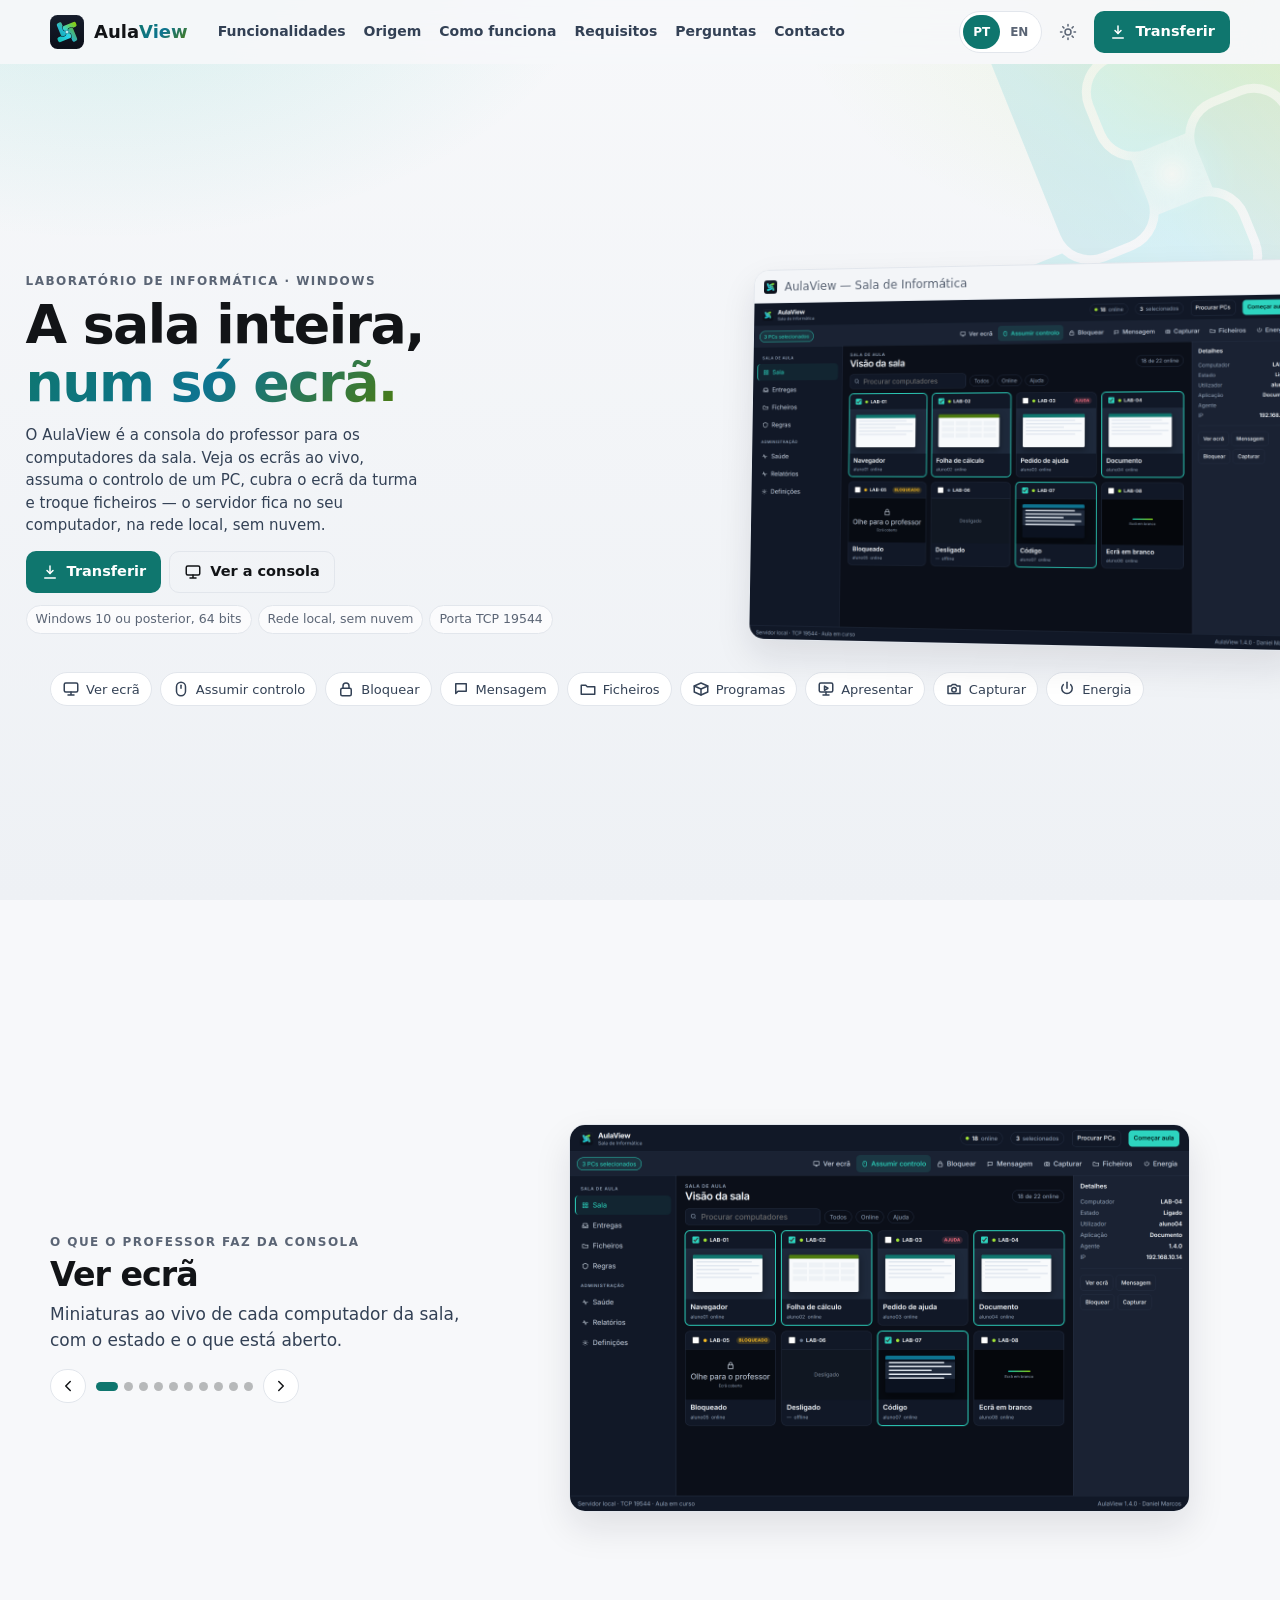
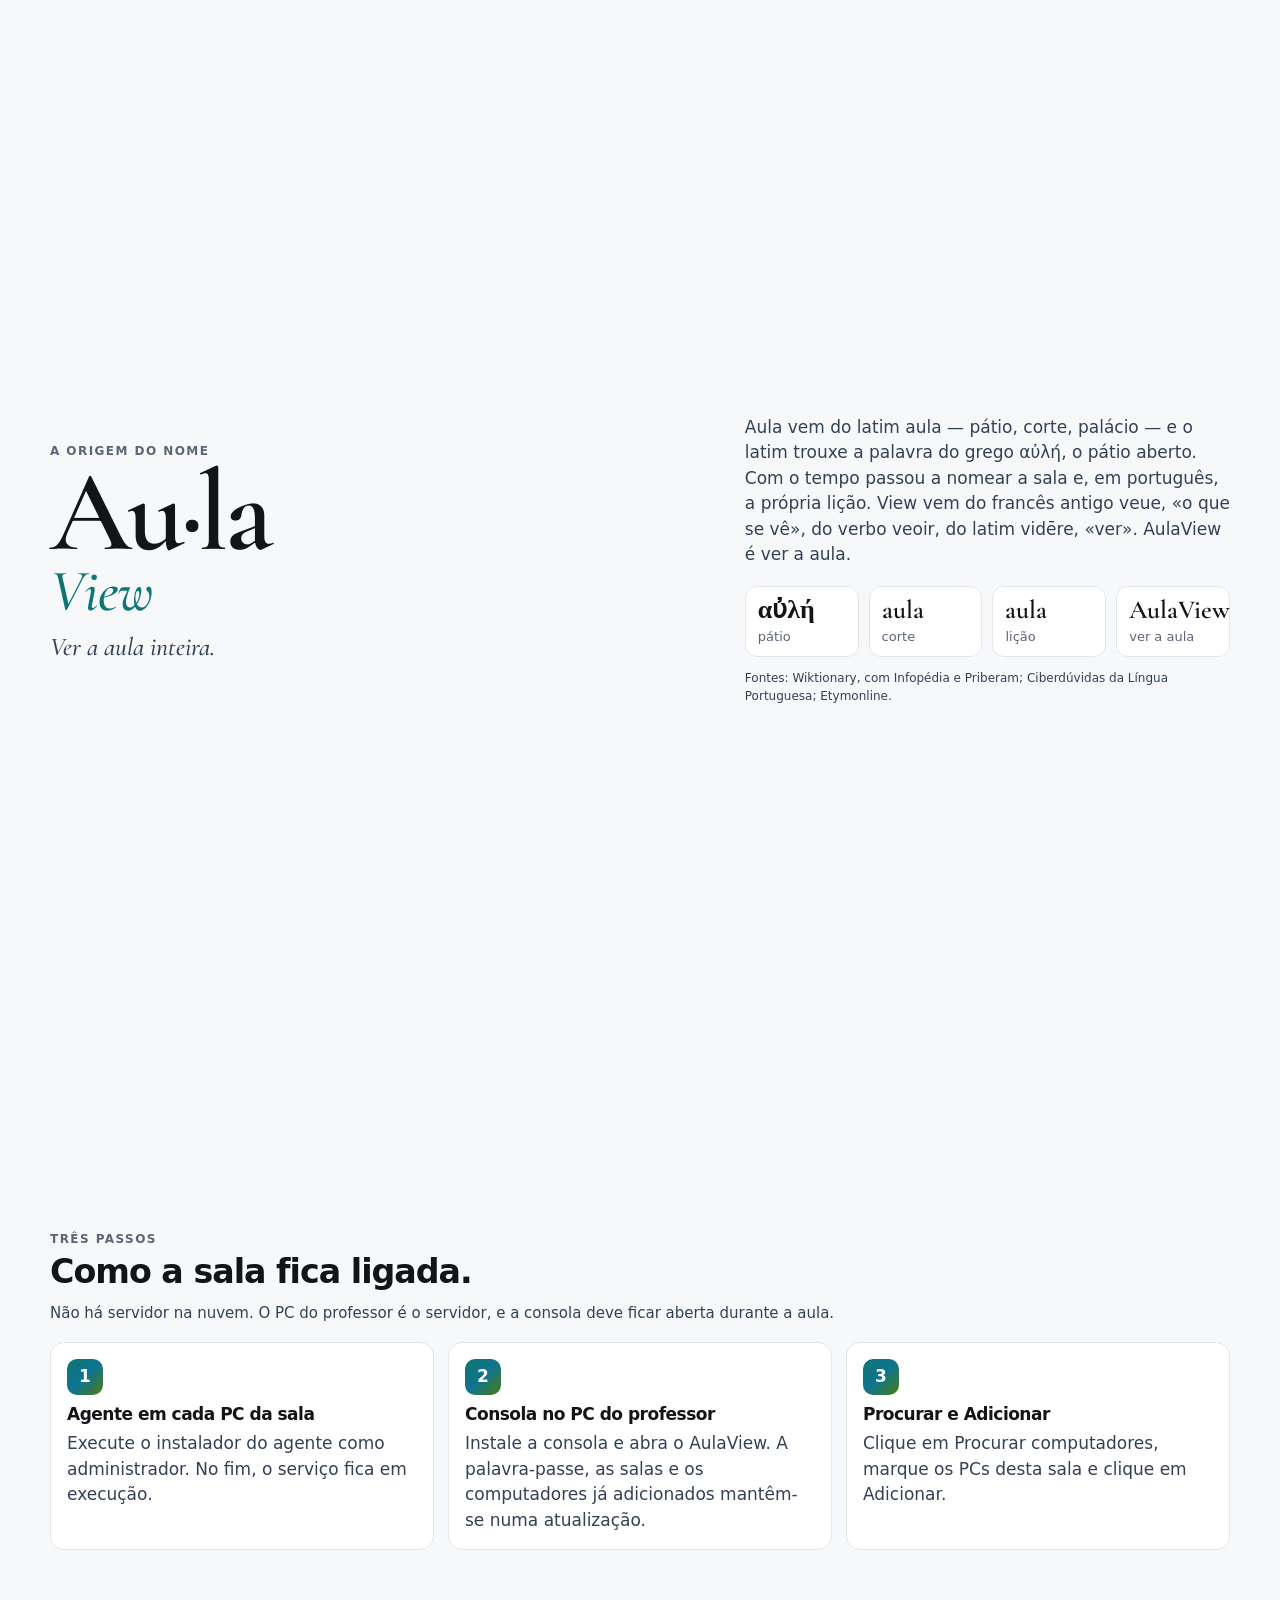
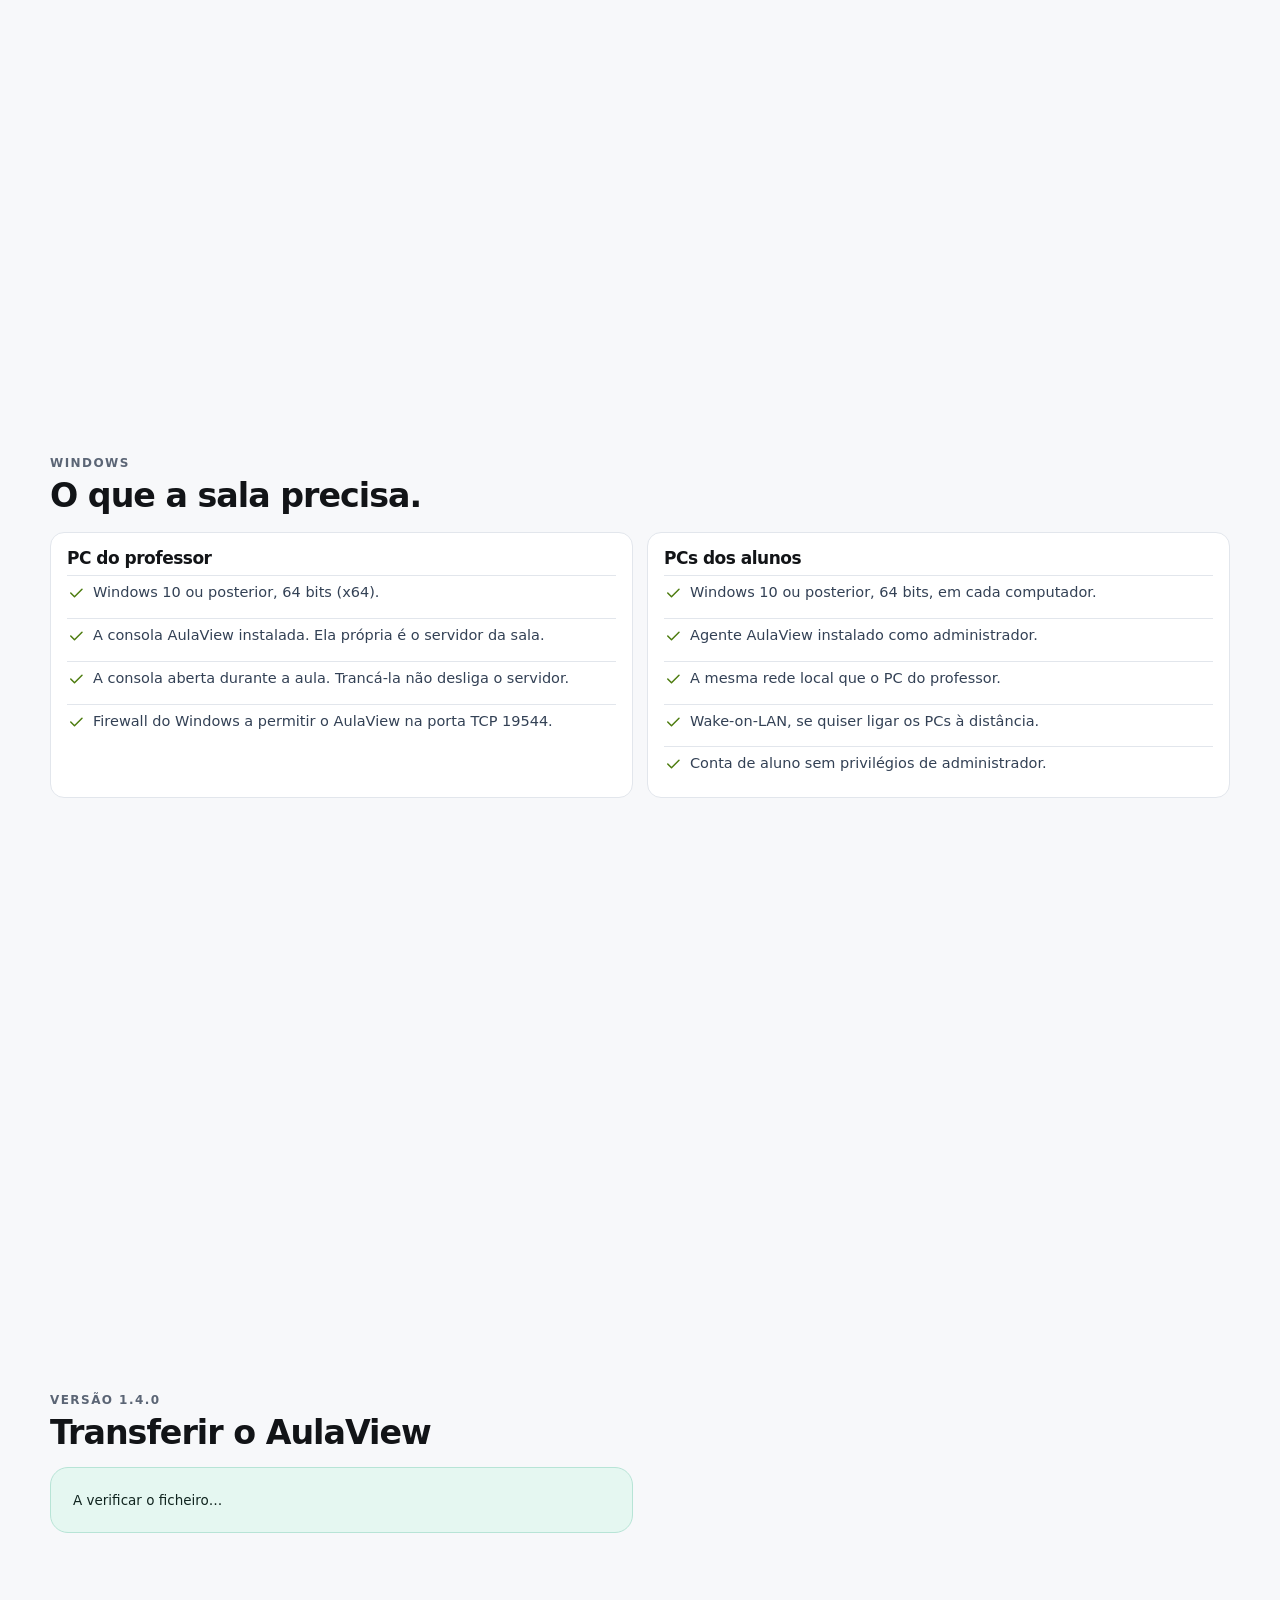
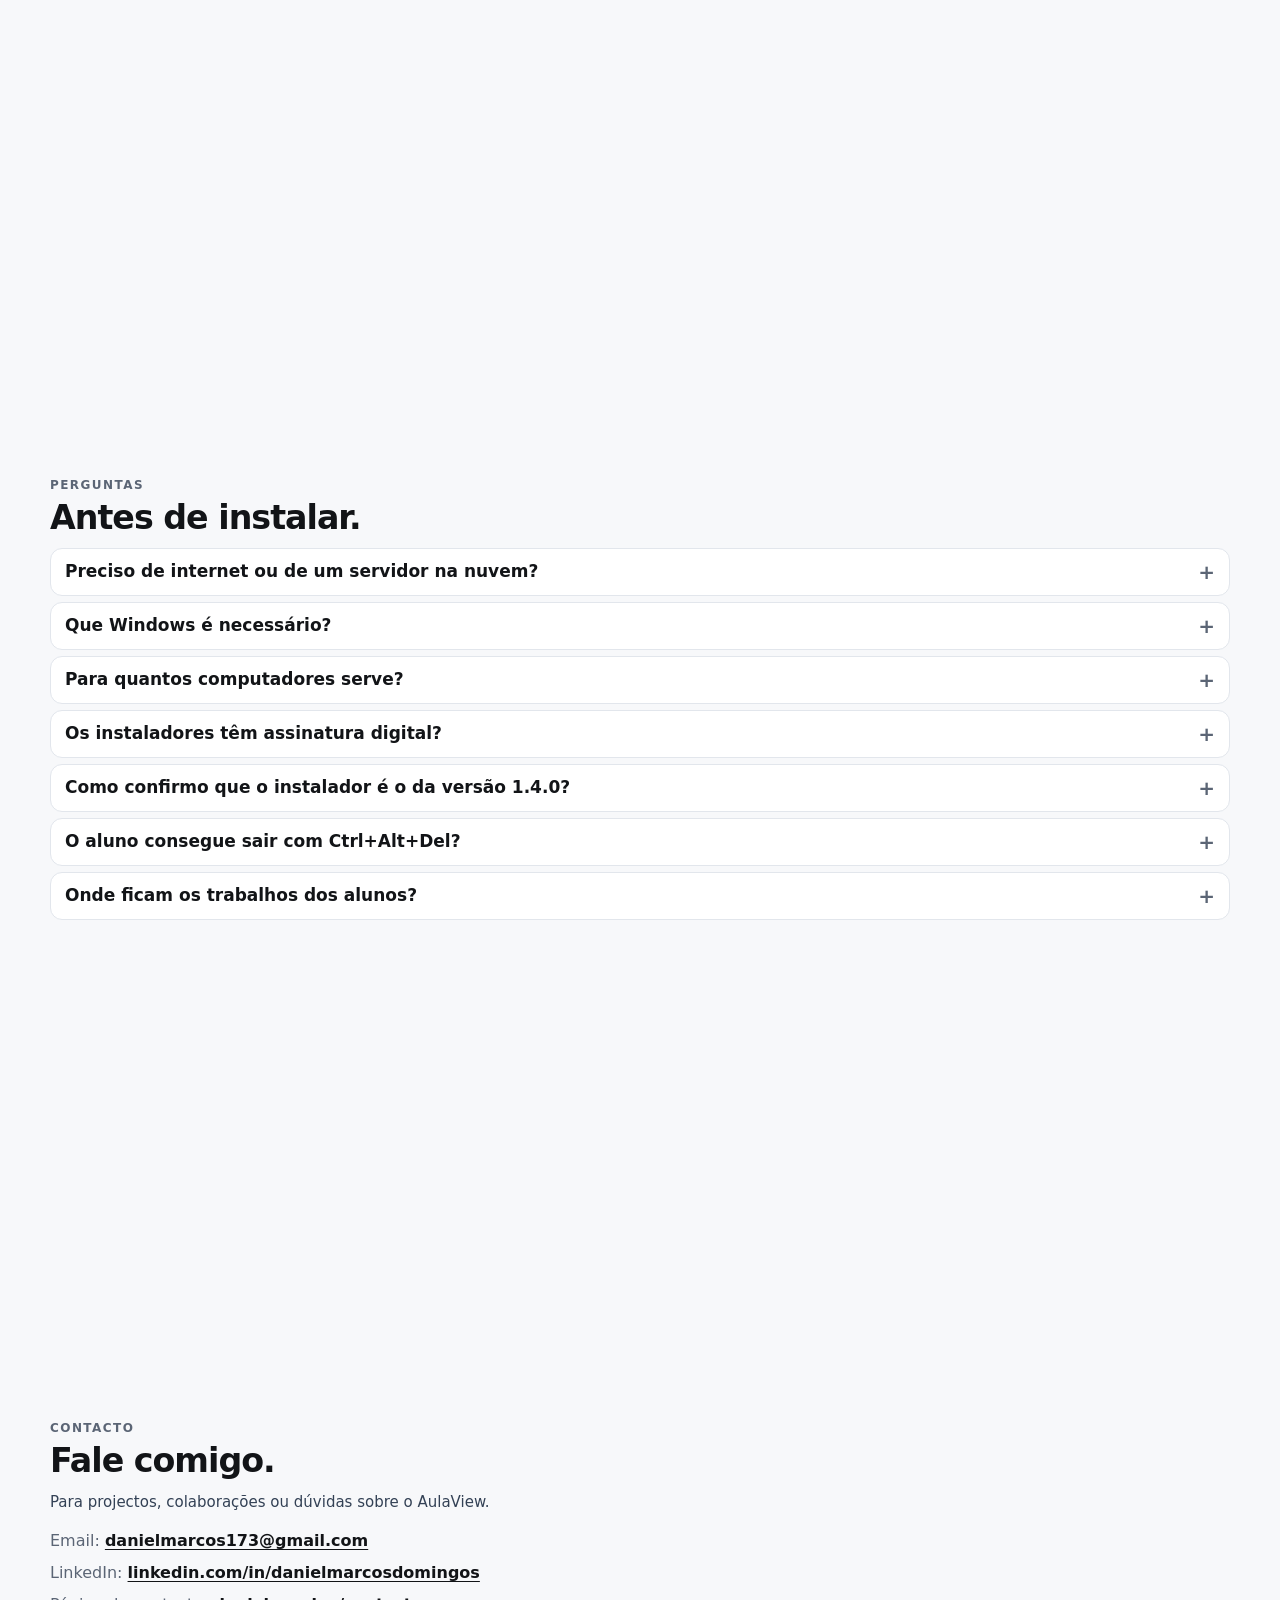
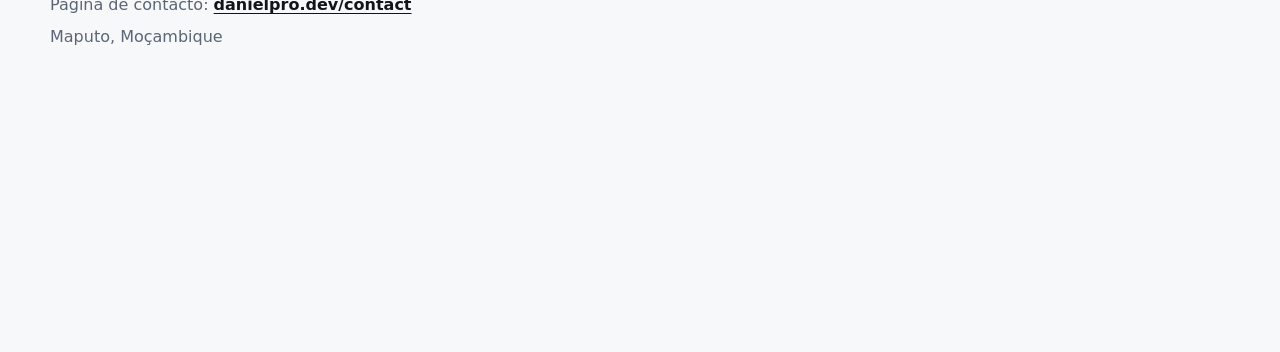
==== commit 5ce6eba4: "Adiciona o contacto público no site do AulaView Não existe config.js neste repositório: os instalado" ====
--- a/index.html
+++ b/index.html
@@ -97,6 +97,7 @@
       <a href="#como-funciona" data-i18n="navHow">Como funciona</a>
       <a href="#requisitos" data-i18n="navReq">Requisitos</a>
       <a href="#perguntas" data-i18n="navFaq">Perguntas</a>
+      <a href="#contacto" data-i18n="navContact">Contacto</a>
     </nav>
     <div class="header-actions">
       <div class="seg" role="group" aria-label="Idioma">
@@ -120,6 +121,7 @@
   <a href="#requisitos" data-i18n="navReq">Requisitos</a>
   <a href="#transferir" data-i18n="navDownload">Transferir</a>
   <a href="#perguntas" data-i18n="navFaq">Perguntas</a>
+  <a href="#contacto" data-i18n="navContact">Contacto</a>
 </nav>
 
 <main id="conteudo">
@@ -308,32 +310,18 @@
       </div>
     </div>
   </section>
-</main>
-
-
-<footer class="site-footer">
-  <div class="wrap foot">
-    <div>
-      <a class="logo" href="#topo"><img src="/assets/brand/icon.svg" width="32" height="32" alt=""><span>Aula<span class="grad">View</span></span></a>
-      <p><a class="credit" href="https://danielpro.dev" data-i18n="footCredit">Desenvolvido por Danielpro</a></p>
-      <p data-i18n="footRights">© 2026 Daniel Marcos. AulaView.</p>
-    </div>
-    <nav aria-label="Rodapé">
-      <a href="#funcionalidades" data-i18n="navFeatures">Funcionalidades</a>
-      <a href="#transferir" data-i18n="navDownload">Transferir</a>
-      <a href="#perguntas" data-i18n="navFaq">Perguntas</a>
-      <a href="#topo" data-i18n="footTop">Voltar ao topo</a>
-    </nav>
-  </div>
-</footer>
-
-<div class="lightbox" data-lightbox role="dialog" aria-modal="true" aria-label="Imagem">
-  <button class="icon-btn" type="button" data-i18n-aria="close" aria-label="Fechar"><svg class="icon"><use href="#i-close"></use></svg></button>
-  <figure>
-    <img data-lightbox-img alt="">
-    <figcaption data-lightbox-cap></figcaption>
-  </figure>
-</div>
-<script src="/js/site.js"></script>
-</body>
-</html>
+
+  <section class="band" id="contacto">
+    <div class="wrap">
+      <p class="eyebrow" data-i18n="contactKicker">Contacto</p>
+      <h2 data-i18n="contactTitle">Fale comigo.</h2>
+      <p class="lead contact-lead" data-i18n="contactLead">Para projectos, colaborações ou dúvidas sobre o AulaView.</p>
+      <ul class="contact-list">
+        <li><span data-i18n="contactEmailLbl">Email</span>: <a href="mailto:danielmarcos173@gmail.com">danielmarcos173@gmail.com</a></li>
+        <li><span data-i18n="contactLinkedinLbl">LinkedIn</span>: <a href="https://linkedin.com/in/danielmarcosdomingos">linkedin.com/in/danielmarcosdomingos</a></li>
+        <li><span data-i18n="contactPageLbl">Página de contacto</span>: <a href="https://danielpro.dev/contact">danielpro.dev/contact</a></li>
+        <li data-i18n="contactPlace">Maputo, Moçambique</li>
+      </ul>
+    </div>
+  </section>
+</main>
--- a/css/site.css
+++ b/css/site.css
@@ -407,3 +407,8 @@
   html { scroll-behavior: auto; }
   .hero-frame, .timeline li, .name-aula { animation: none; transform: none; }
 }
+
+.contact-lead { max-width: 640px; }
+.contact-list { list-style: none; padding: 0; margin: 16px 0 0; display: grid; gap: 8px; max-width: 640px; }
+.contact-list li { color: var(--muted); font-size: 16px; }
+.contact-list a { color: var(--text); font-weight: 620; text-decoration: underline; text-underline-offset: 3px; }
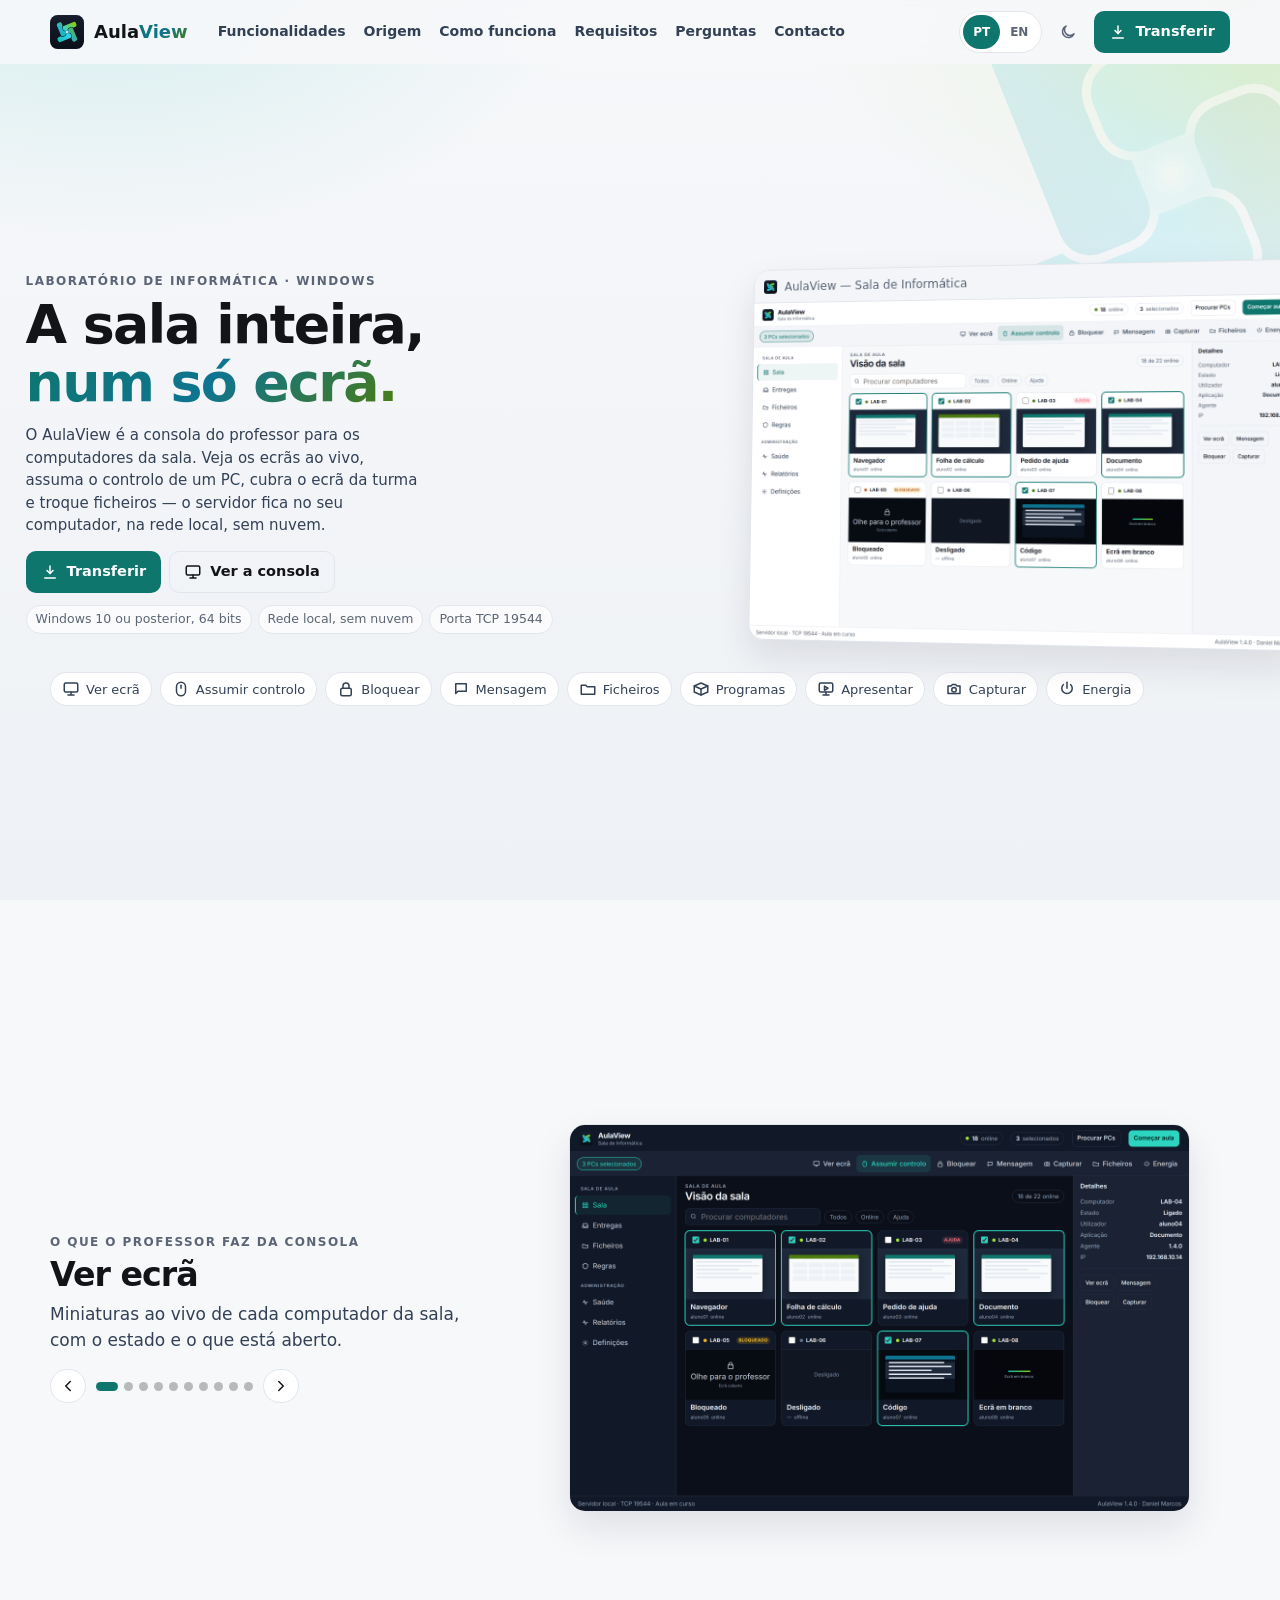
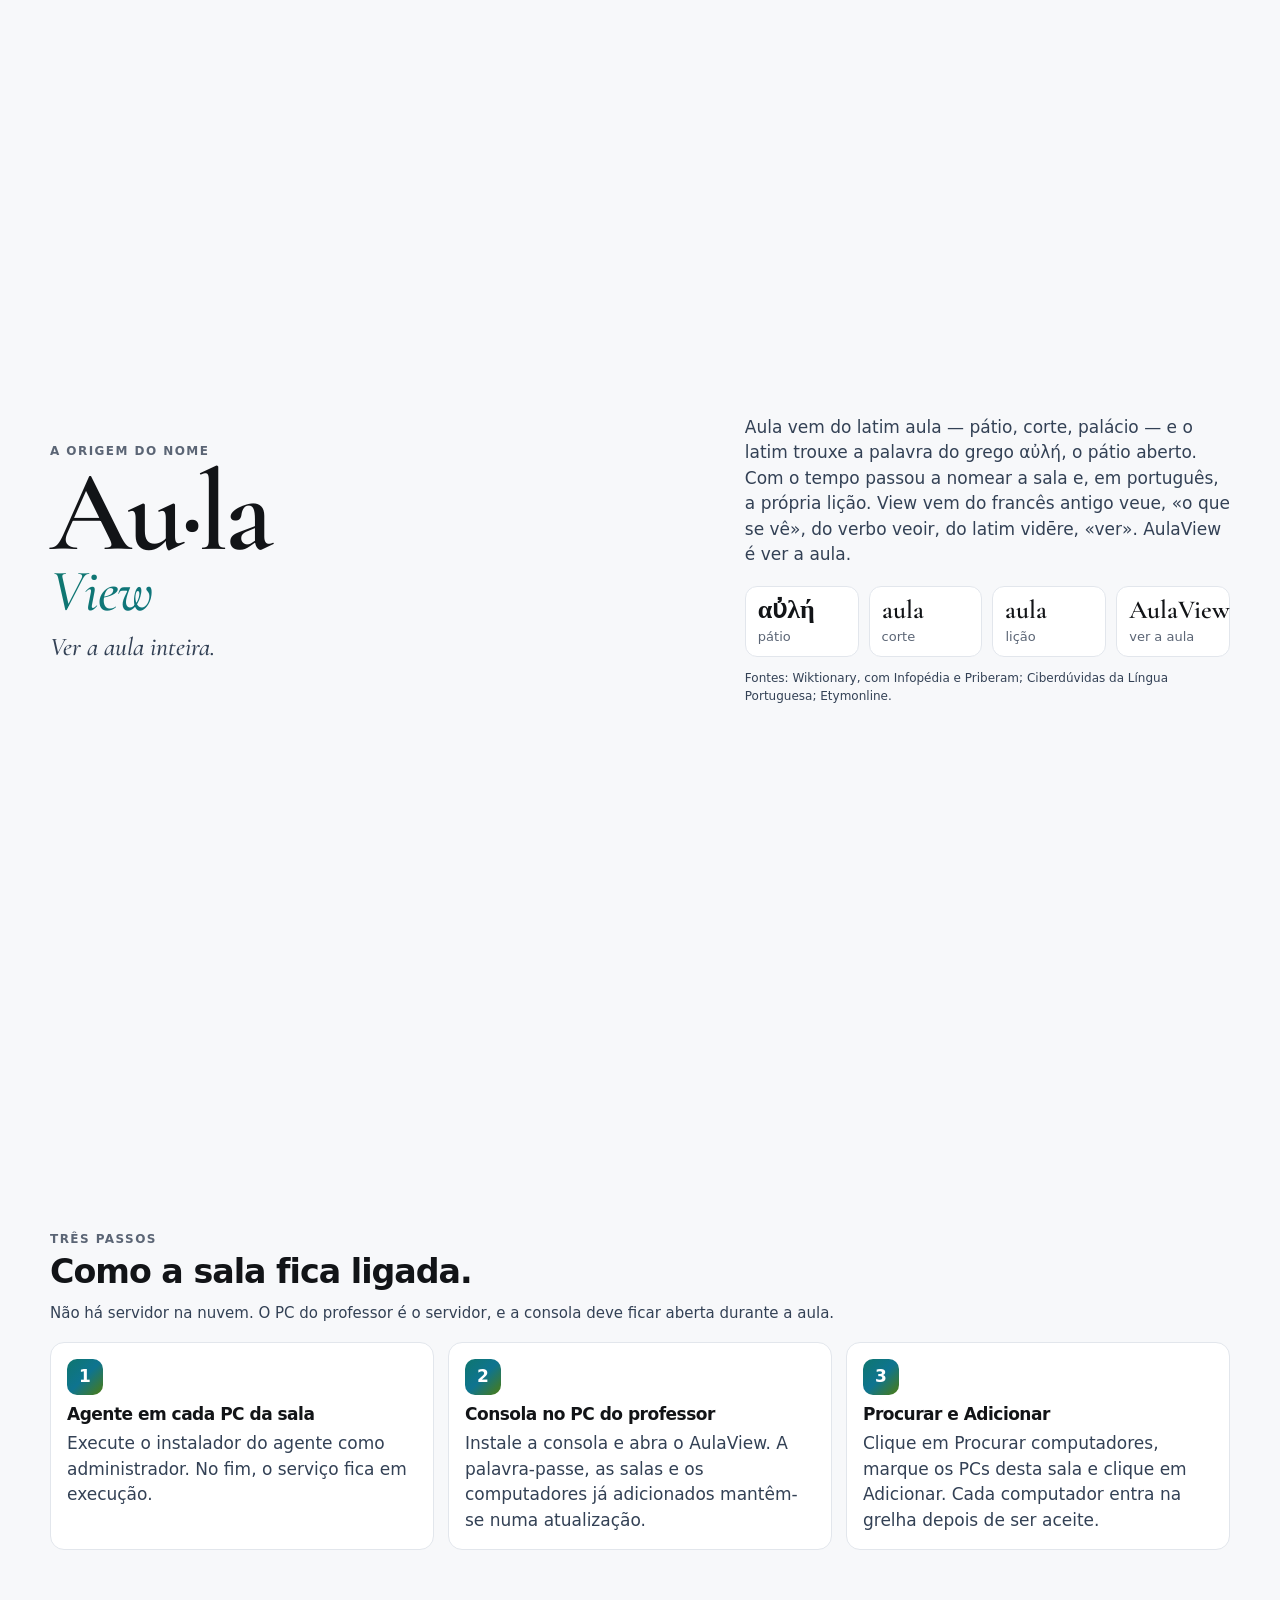
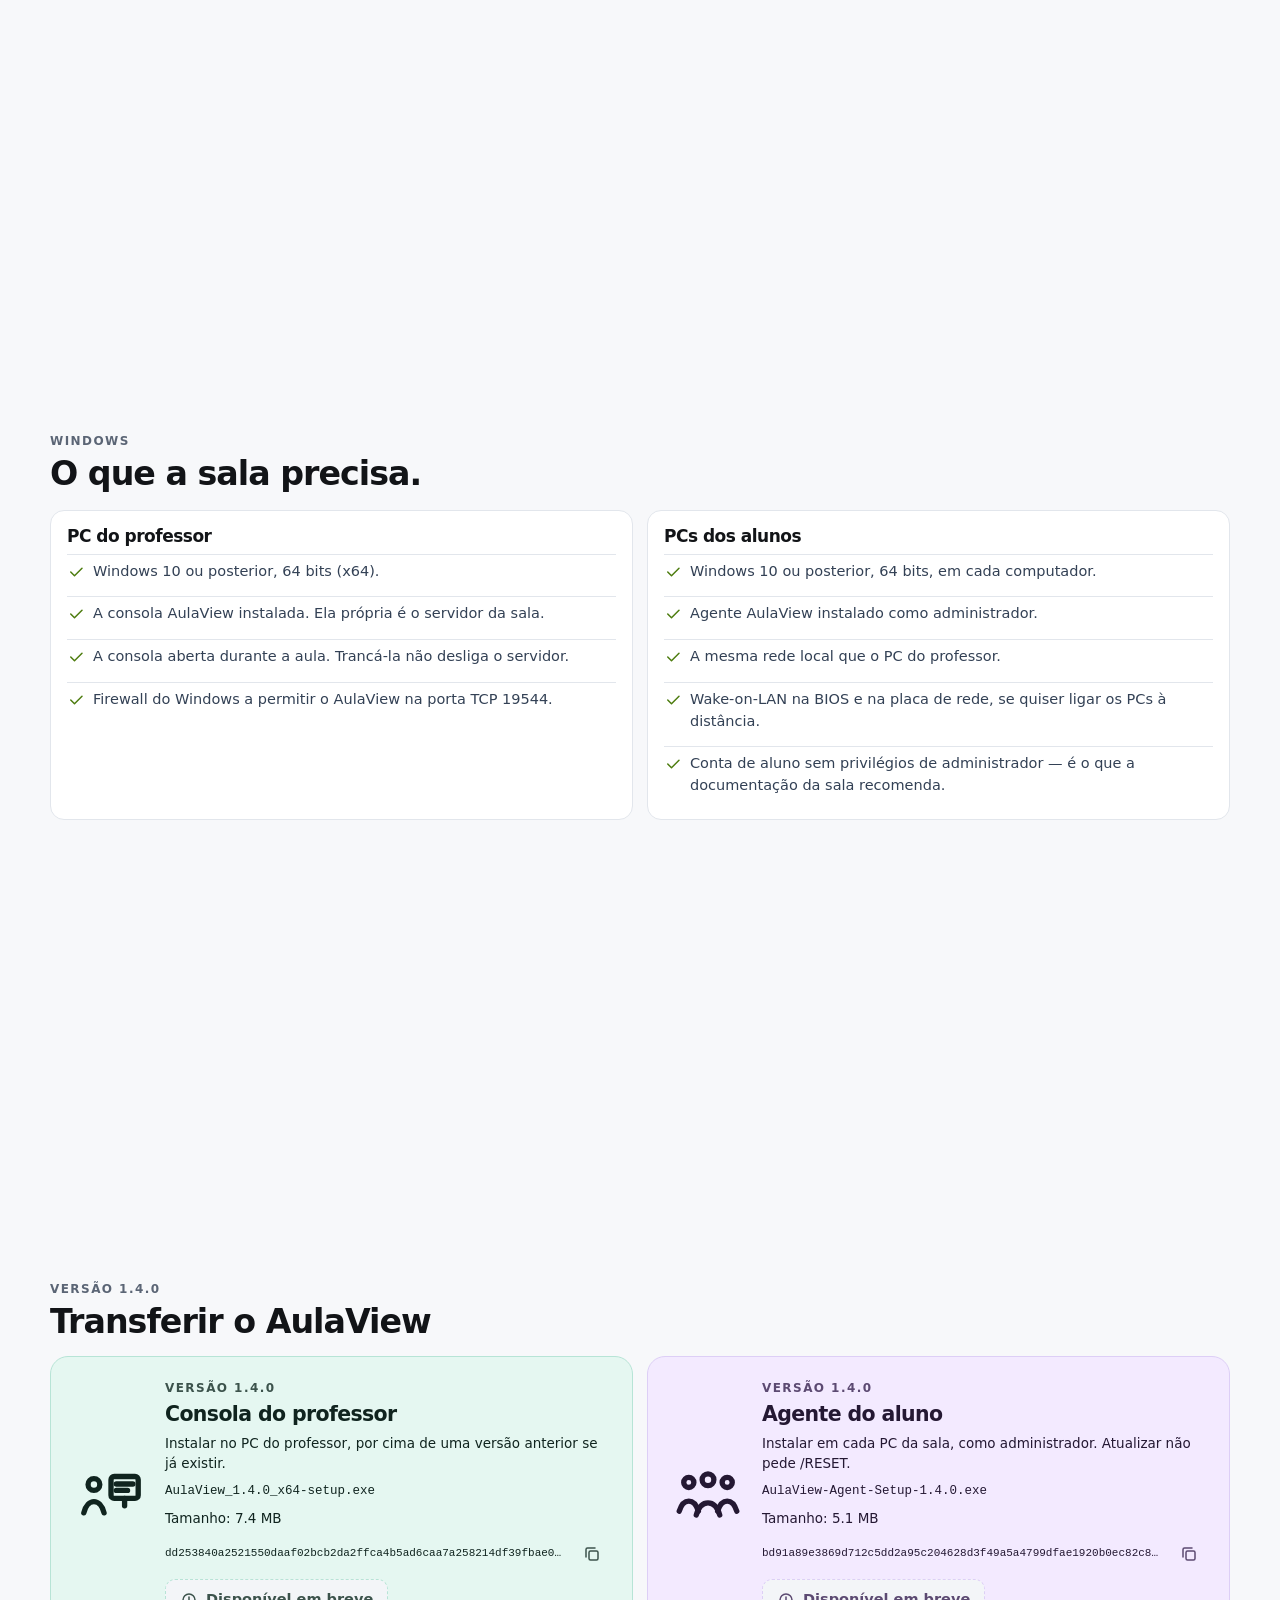
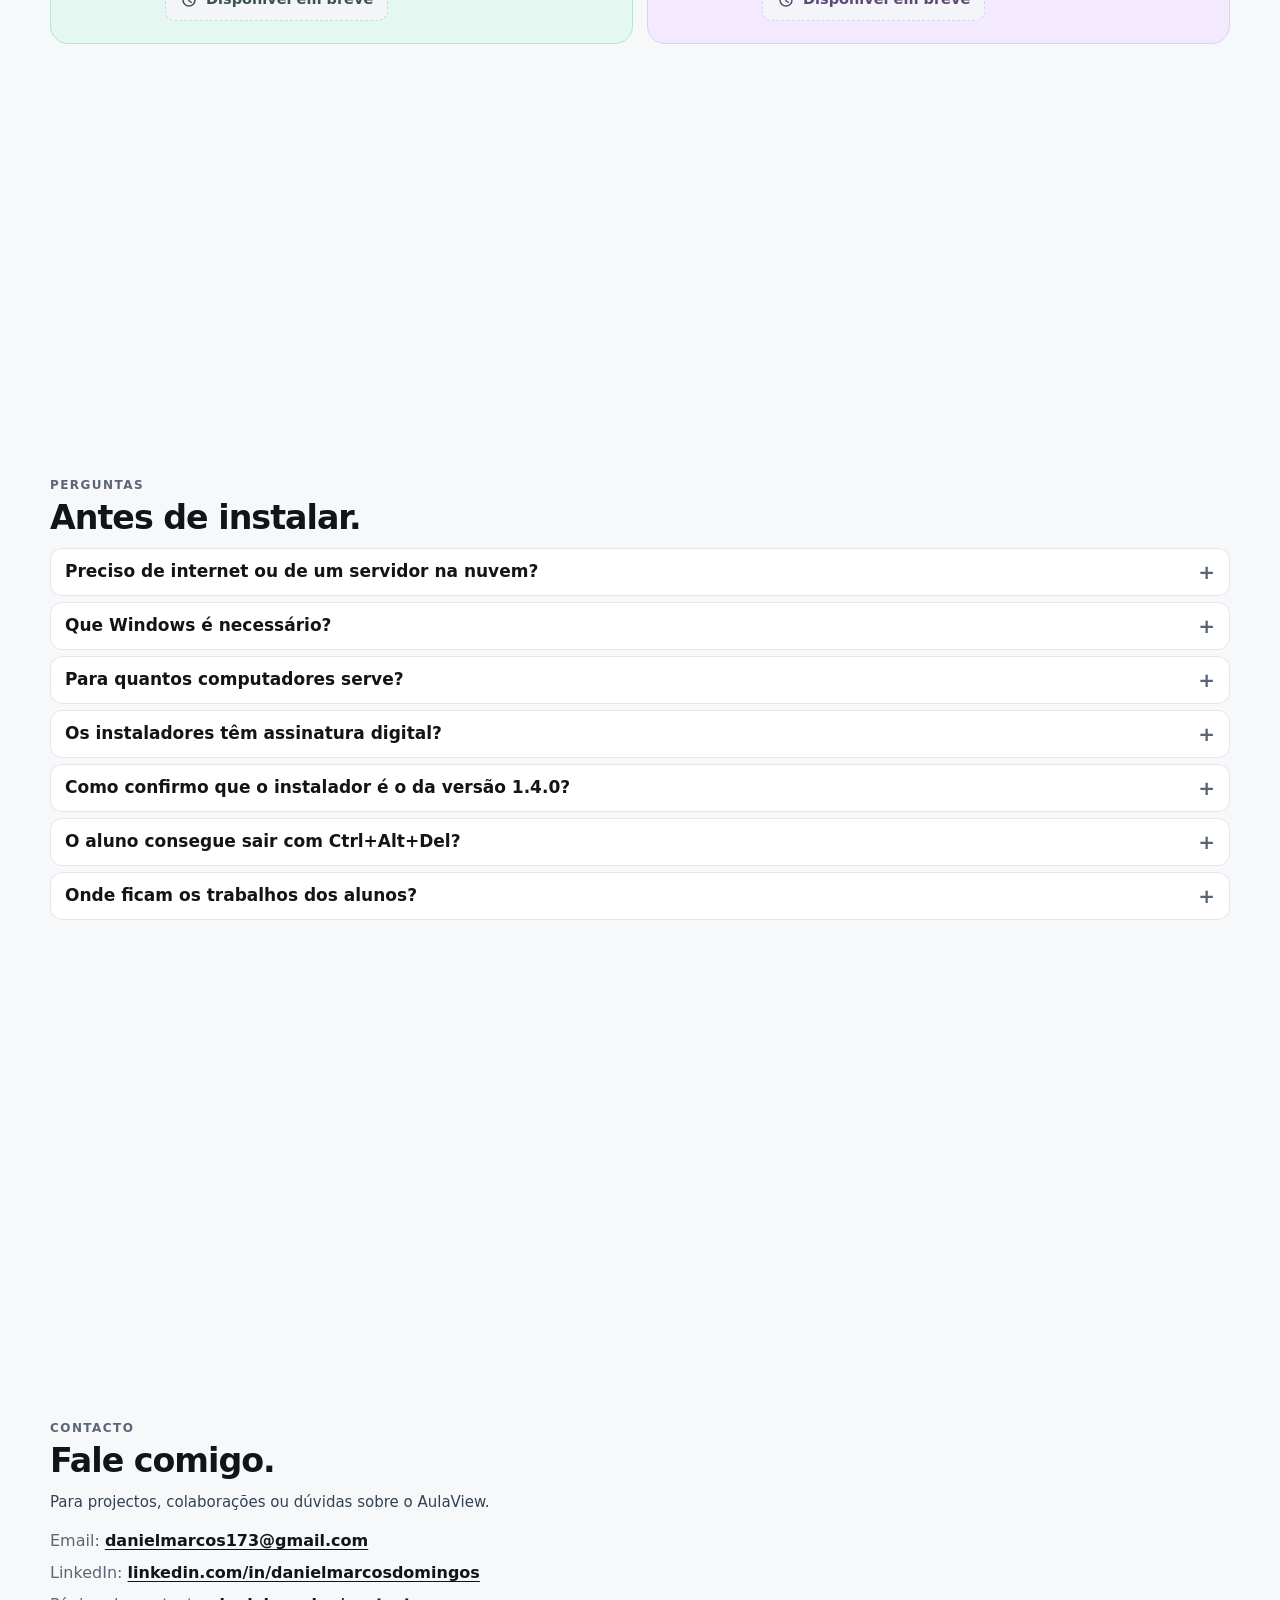
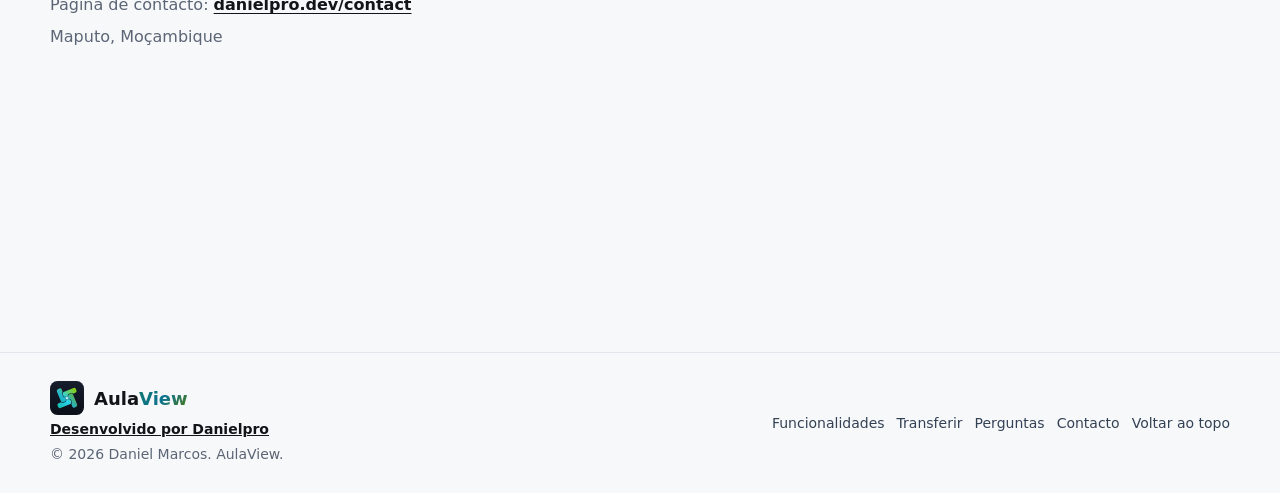
==== commit 6549d8f4: "Restaura o rodapé e o lightbox no site do AulaView A alteração anterior cortou o HTML a seguir à nov" ====
--- a/index.html
+++ b/index.html
@@ -324,4 +324,34 @@
       </ul>
     </div>
   </section>
-</main>+
+</main>
+
+
+<footer class="site-footer">
+  <div class="wrap foot">
+    <div>
+      <a class="logo" href="#topo"><img src="/assets/brand/icon.svg" width="32" height="32" alt=""><span>Aula<span class="grad">View</span></span></a>
+      <p><a class="credit" href="https://danielpro.dev" data-i18n="footCredit">Desenvolvido por Danielpro</a></p>
+      <p data-i18n="footRights">© 2026 Daniel Marcos. AulaView.</p>
+    </div>
+    <nav aria-label="Rodapé">
+      <a href="#funcionalidades" data-i18n="navFeatures">Funcionalidades</a>
+      <a href="#transferir" data-i18n="navDownload">Transferir</a>
+      <a href="#perguntas" data-i18n="navFaq">Perguntas</a>
+      <a href="#contacto" data-i18n="navContact">Contacto</a>
+      <a href="#topo" data-i18n="footTop">Voltar ao topo</a>
+    </nav>
+  </div>
+</footer>
+
+<div class="lightbox" data-lightbox role="dialog" aria-modal="true" aria-label="Imagem">
+  <button class="icon-btn" type="button" data-i18n-aria="close" aria-label="Fechar"><svg class="icon"><use href="#i-close"></use></svg></button>
+  <figure>
+    <img data-lightbox-img alt="">
+    <figcaption data-lightbox-cap></figcaption>
+  </figure>
+</div>
+<script src="/js/site.js"></script>
+</body>
+</html>
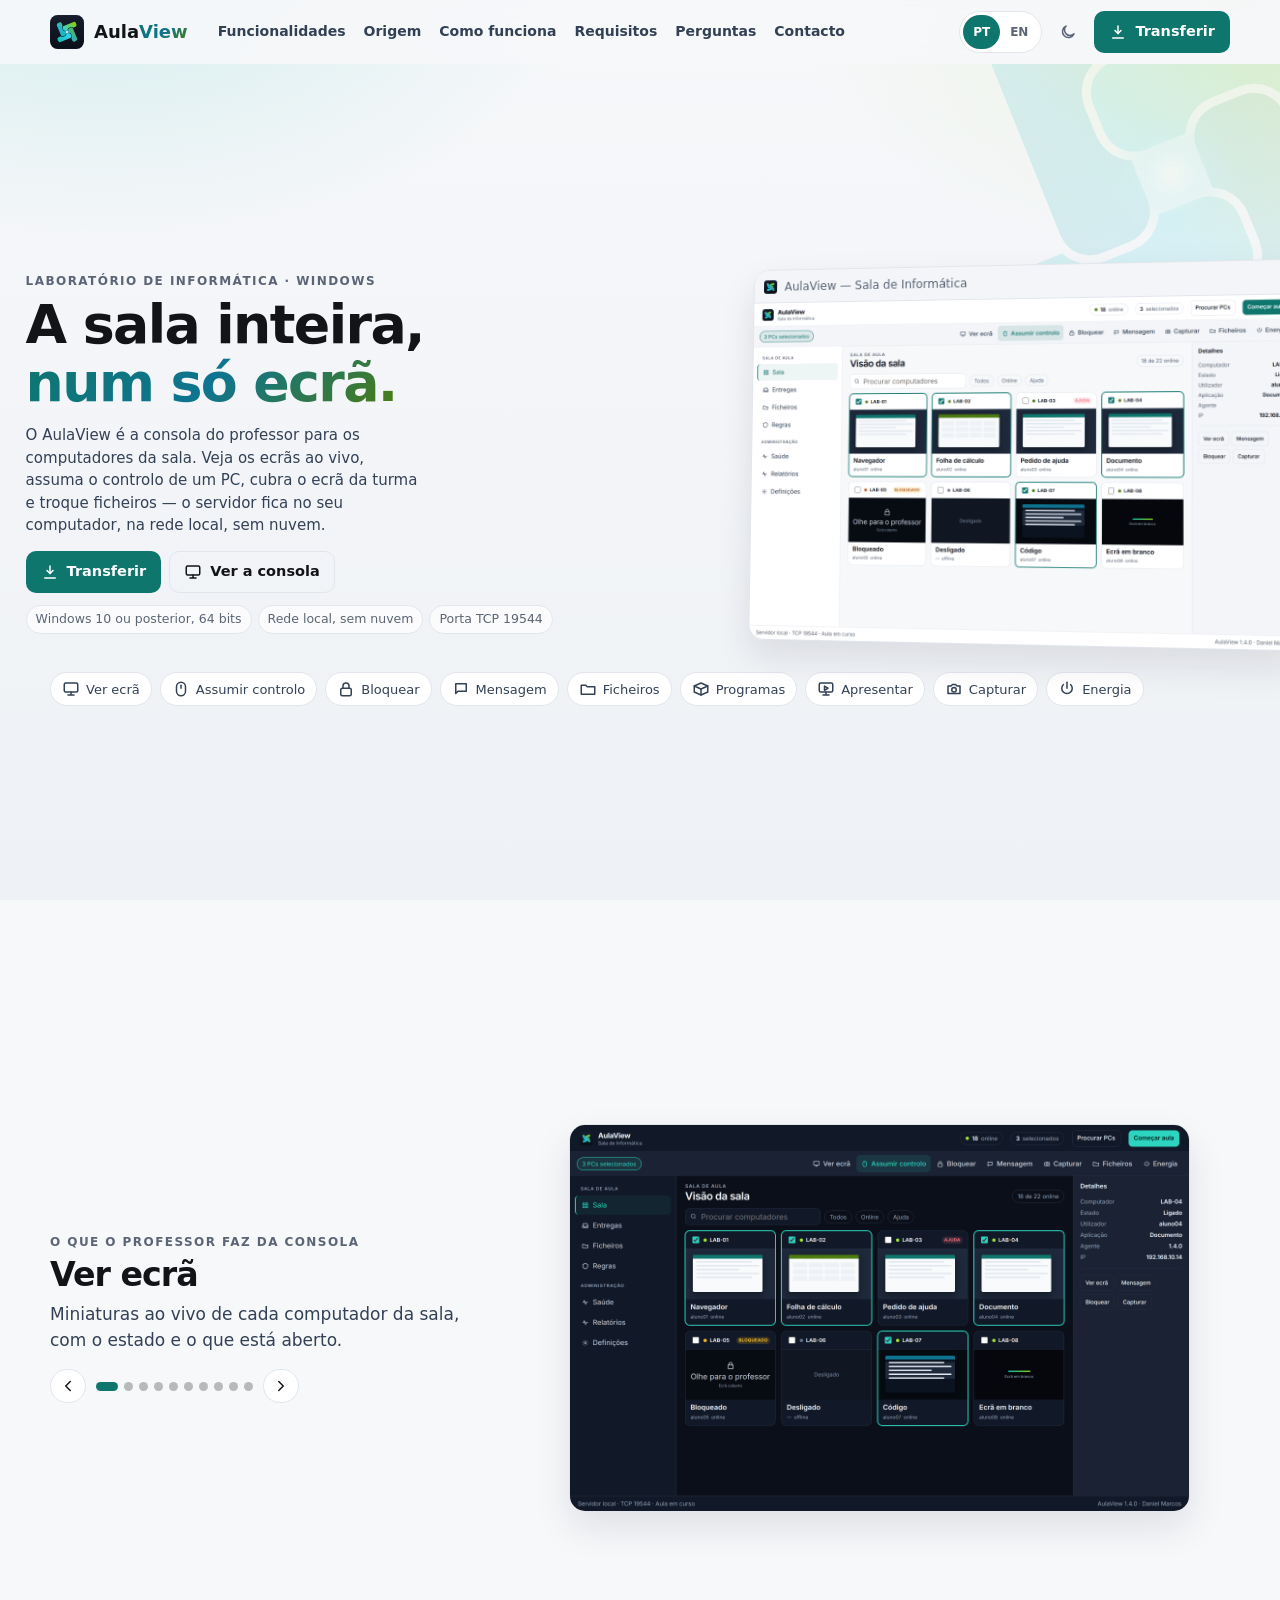
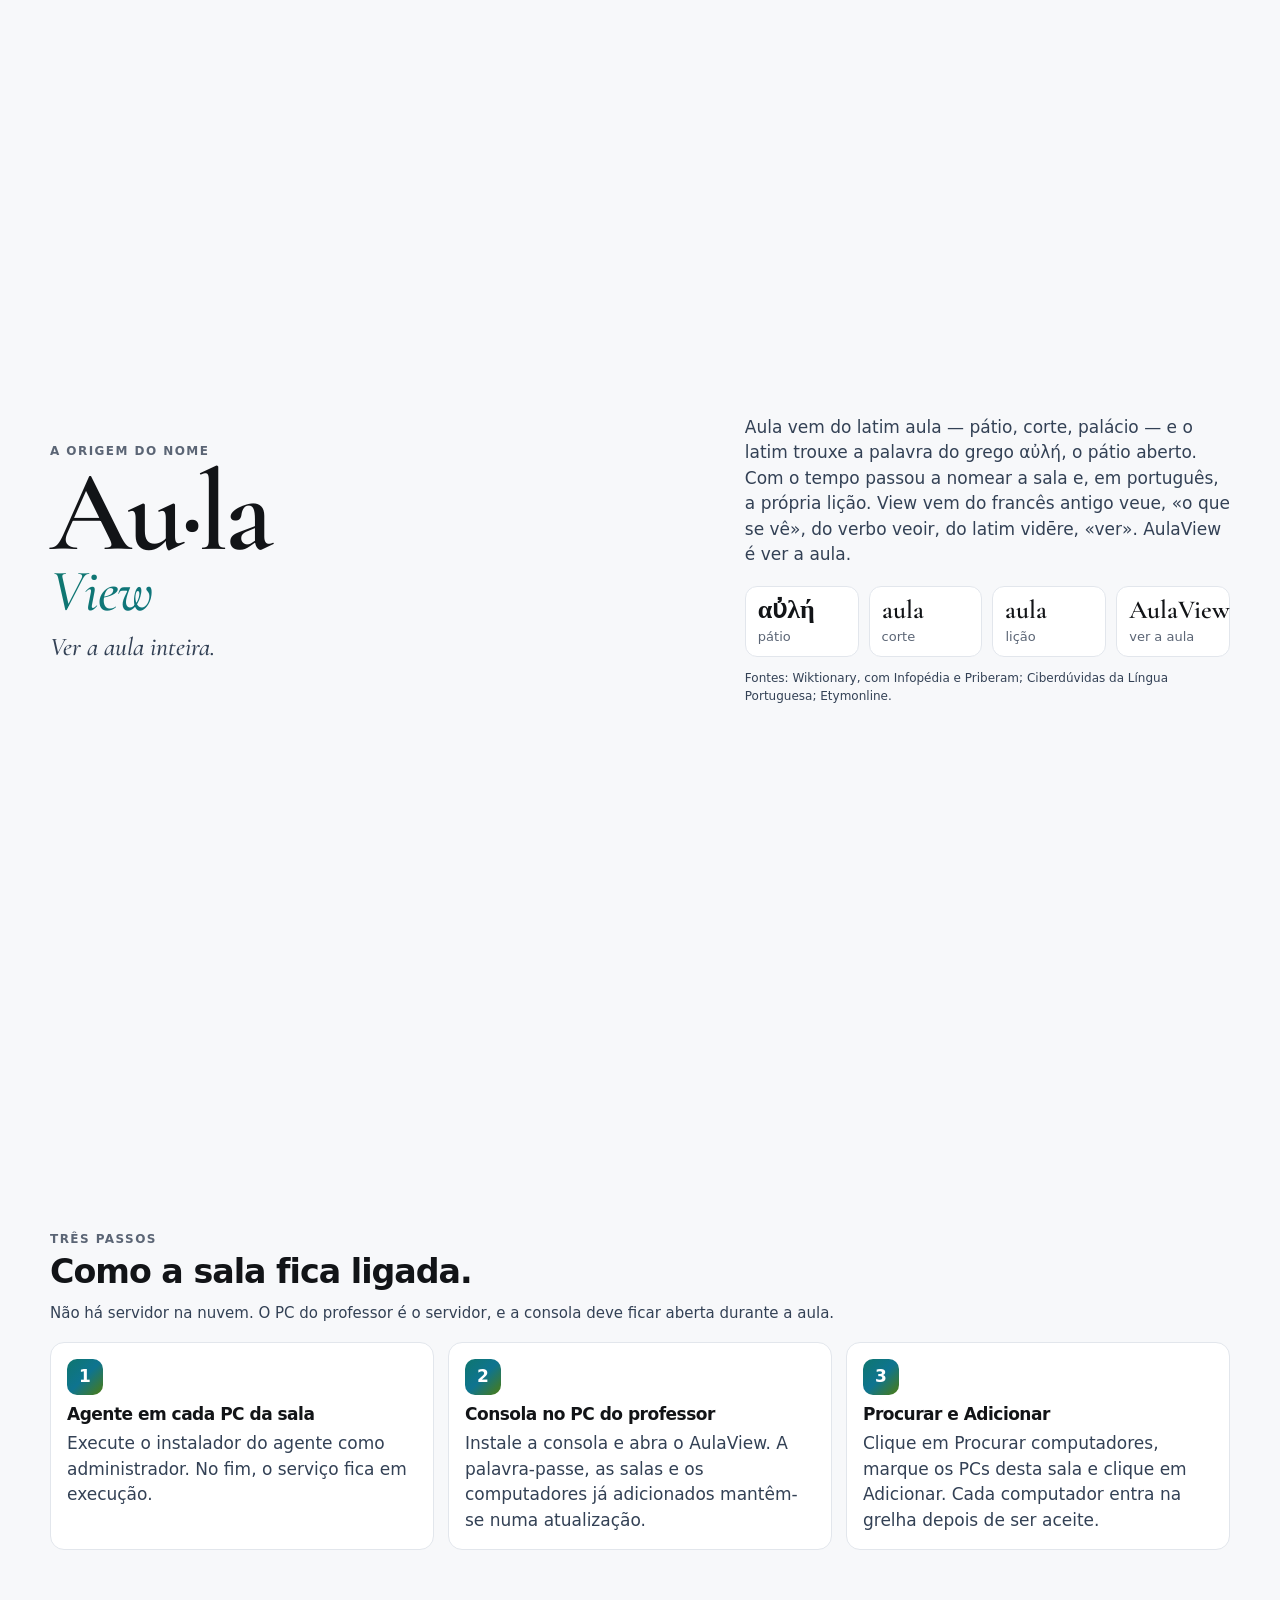
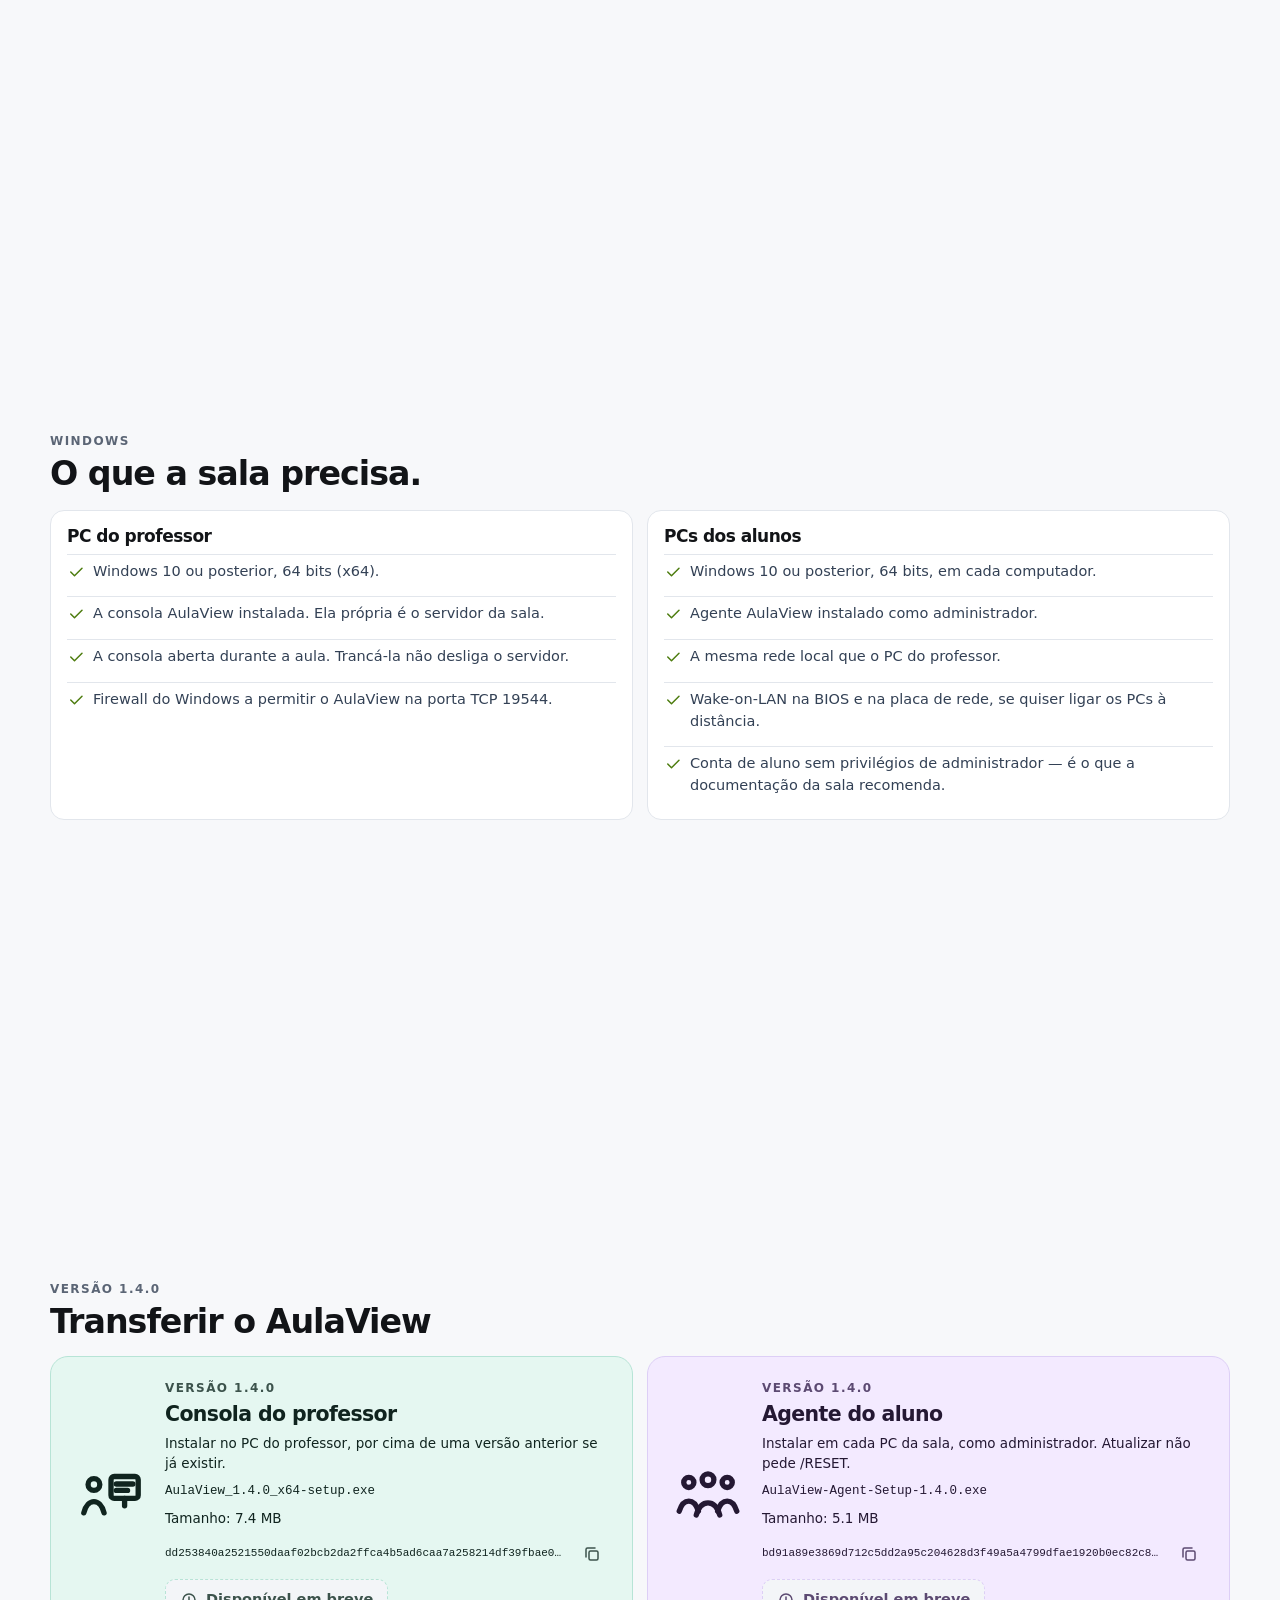
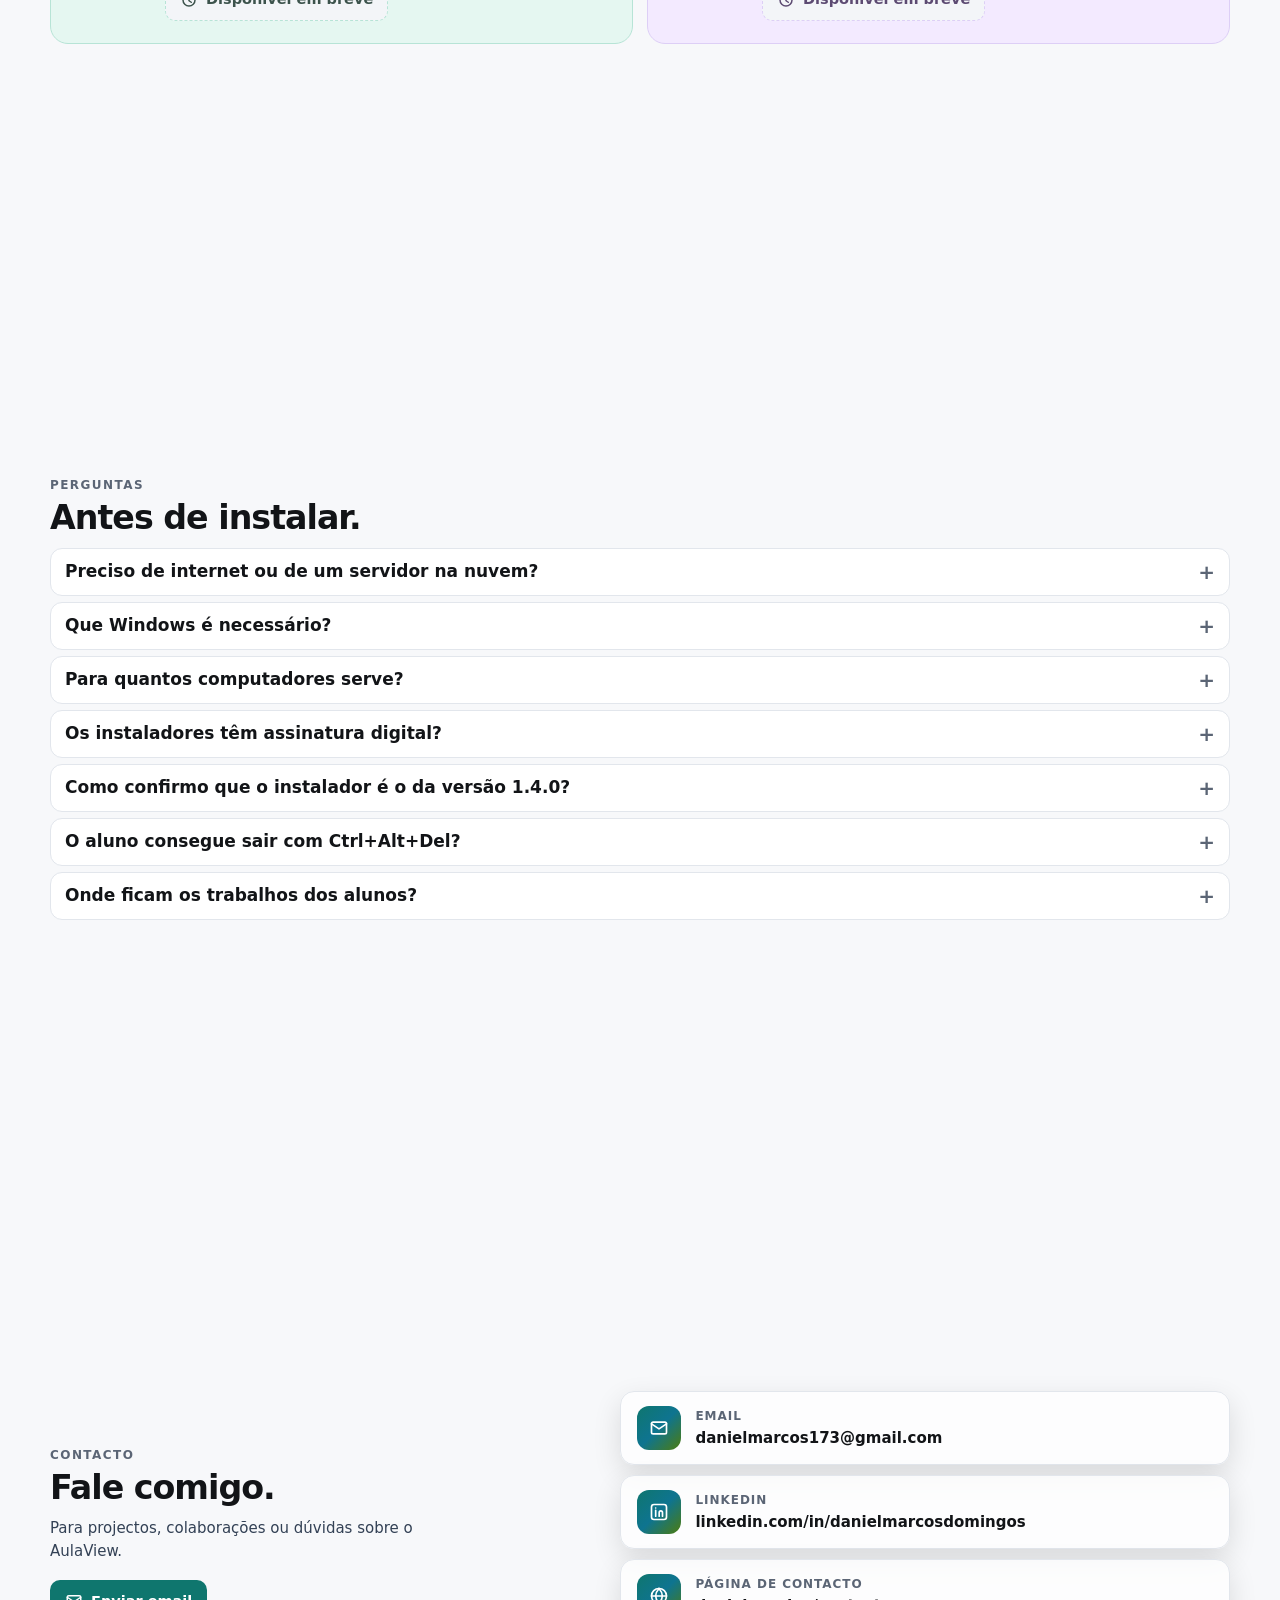
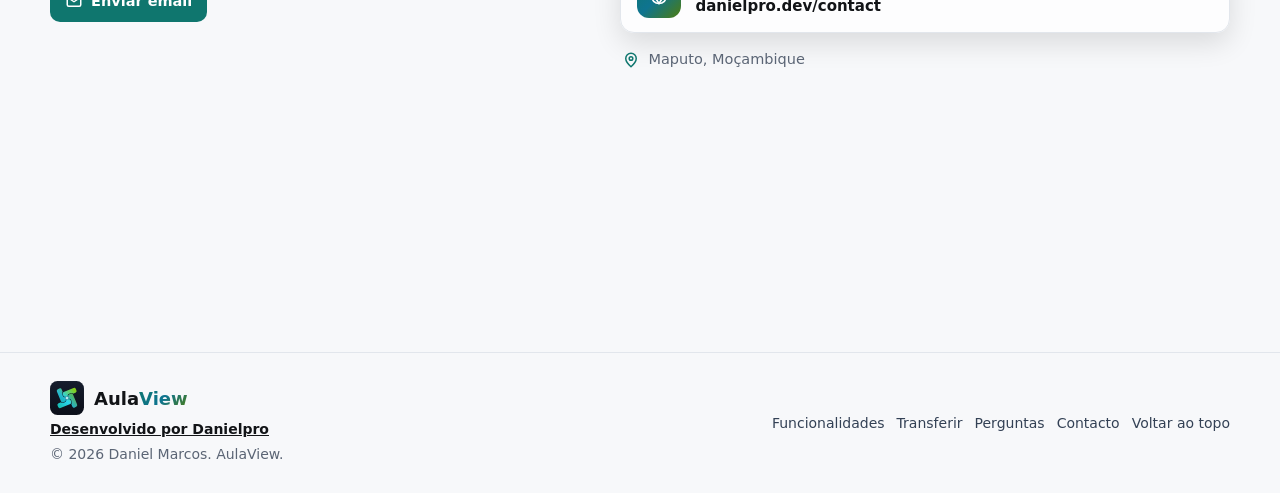
==== commit 1a9592ad: "Redesenha a secção de Contacto do site do AulaView A secção passa a ter duas colunas, um botão para " ====
--- a/index.html
+++ b/index.html
@@ -83,6 +83,10 @@
   <symbol id="i-next" viewBox="0 0 24 24"><path d="M9 6l6 6-6 6"/></symbol>
   <symbol id="i-teacher" viewBox="0 0 24 24"><circle cx="5.6" cy="6.2" r="2.2"/><path d="M1.8 16.8c.7-2.8 2.3-4.2 3.8-4.2s3.1 1.4 3.8 4.2"/><rect x="12" y="3.2" width="10.2" height="8.2" rx="1.2"/><path d="M14 6h6.2M14 8.4h4.2"/><path d="M17.1 11.4v2.8"/></symbol>
   <symbol id="i-students" viewBox="0 0 24 24"><circle cx="4.8" cy="5.4" r="1.9"/><circle cx="12" cy="4.4" r="2.2"/><circle cx="19.2" cy="5.4" r="1.9"/><path d="M1.2 16.2c.8-2.6 2.2-3.8 3.6-3.8s2.8 1.2 3.6 3.8"/><path d="M7.6 17.6c.9-3 2.5-4.5 4.4-4.5s3.5 1.5 4.4 4.5"/><path d="M15.6 16.2c.8-2.6 2.2-3.8 3.6-3.8s2.8 1.2 3.6 3.8"/></symbol>
+  <symbol id="i-mail" viewBox="0 0 24 24"><rect x="3" y="5" width="18" height="14" rx="2"/><path d="M3 7l9 6 9-6"/></symbol>
+  <symbol id="i-linkedin" viewBox="0 0 24 24"><rect x="3" y="3" width="18" height="18" rx="3"/><path d="M8 10v7M8 7.2v.01M12.2 17v-4.2c0-1.3.8-2.2 2-2.2s2 1 2 2.2V17"/></symbol>
+  <symbol id="i-globe" viewBox="0 0 24 24"><circle cx="12" cy="12" r="9"/><path d="M3 12h18M12 3c2.6 3 4 6 4 9s-1.4 6-4 9M12 3c-2.6 3-4 6-4 9s1.4 6 4 9"/></symbol>
+  <symbol id="i-pin" viewBox="0 0 24 24"><path d="M12 21s7-6.2 7-11a7 7 0 1 0-14 0c0 4.8 7 11 7 11z"/><circle cx="12" cy="10" r="2.4"/></symbol>
 </svg>
 
 <header class="site-header">
@@ -311,16 +315,53 @@
     </div>
   </section>
 
-  <section class="band" id="contacto">
-    <div class="wrap">
-      <p class="eyebrow" data-i18n="contactKicker">Contacto</p>
-      <h2 data-i18n="contactTitle">Fale comigo.</h2>
-      <p class="lead contact-lead" data-i18n="contactLead">Para projectos, colaborações ou dúvidas sobre o AulaView.</p>
-      <ul class="contact-list">
-        <li><span data-i18n="contactEmailLbl">Email</span>: <a href="mailto:danielmarcos173@gmail.com">danielmarcos173@gmail.com</a></li>
-        <li><span data-i18n="contactLinkedinLbl">LinkedIn</span>: <a href="https://linkedin.com/in/danielmarcosdomingos">linkedin.com/in/danielmarcosdomingos</a></li>
-        <li><span data-i18n="contactPageLbl">Página de contacto</span>: <a href="https://danielpro.dev/contact">danielpro.dev/contact</a></li>
-        <li data-i18n="contactPlace">Maputo, Moçambique</li>
+  <section class="band contact" id="contacto">
+    <div class="wrap contact-grid">
+      <div class="contact-copy">
+        <p class="eyebrow" data-i18n="contactKicker">Contacto</p>
+        <h2 data-i18n="contactTitle">Fale comigo.</h2>
+        <p class="lead" data-i18n="contactLead">Para projectos, colaborações ou dúvidas sobre o AulaView.</p>
+        <div class="contact-actions">
+          <a class="btn btn-primary" href="mailto:danielmarcos173@gmail.com">
+            <svg class="icon" aria-hidden="true"><use href="#i-mail"></use></svg>
+            <span data-i18n="contactCta">Enviar email</span>
+          </a>
+        </div>
+      </div>
+      <ul class="contact-cards">
+        <li>
+          <a class="contact-card" href="mailto:danielmarcos173@gmail.com">
+            <span class="contact-ico" aria-hidden="true"><svg class="icon"><use href="#i-mail"></use></svg></span>
+            <span class="contact-card-text">
+              <span class="contact-card-lbl" data-i18n="contactEmailLbl">Email</span>
+              <span class="contact-card-val">danielmarcos173@gmail.com</span>
+            </span>
+          </a>
+        </li>
+        <li>
+          <a class="contact-card" href="https://linkedin.com/in/danielmarcosdomingos" rel="noopener noreferrer">
+            <span class="contact-ico" aria-hidden="true"><svg class="icon"><use href="#i-linkedin"></use></svg></span>
+            <span class="contact-card-text">
+              <span class="contact-card-lbl" data-i18n="contactLinkedinLbl">LinkedIn</span>
+              <span class="contact-card-val">linkedin.com/in/danielmarcosdomingos</span>
+            </span>
+          </a>
+        </li>
+        <li>
+          <a class="contact-card" href="https://danielpro.dev/contact" rel="noopener noreferrer">
+            <span class="contact-ico" aria-hidden="true"><svg class="icon"><use href="#i-globe"></use></svg></span>
+            <span class="contact-card-text">
+              <span class="contact-card-lbl" data-i18n="contactPageLbl">Página de contacto</span>
+              <span class="contact-card-val">danielpro.dev/contact</span>
+            </span>
+          </a>
+        </li>
+        <li>
+          <p class="contact-place">
+            <svg class="icon" aria-hidden="true"><use href="#i-pin"></use></svg>
+            <span data-i18n="contactPlace">Maputo, Moçambique</span>
+          </p>
+        </li>
       </ul>
     </div>
   </section>
--- a/css/site.css
+++ b/css/site.css
@@ -376,6 +376,54 @@
 .lightbox .icon-btn { position: absolute; top: 16px; right: 16px; background: #1b1f23; color: white; }
 .lightbox figcaption { color: #e6eaee; margin-top: 8px; }
 
+
+.contact-grid {
+  display: grid;
+  grid-template-columns: minmax(0, .92fr) minmax(0, 1.08fr);
+  gap: clamp(22px, 4vw, 56px);
+  align-items: center;
+}
+.contact-copy .lead { max-width: 42ch; }
+.contact-actions { display: flex; flex-wrap: wrap; gap: 8px; margin-top: 18px; }
+.contact-actions .btn-primary:hover {
+  filter: brightness(1.08);
+}
+.contact-cards { list-style: none; margin: 0; padding: 0; display: grid; gap: 10px; }
+.contact-card {
+  display: flex; align-items: center; gap: 14px;
+  min-height: 72px; padding: 14px 16px;
+  border-radius: var(--radius);
+  border: 1px solid var(--border);
+  background: color-mix(in srgb, var(--surface) 78%, transparent);
+  box-shadow: 0 10px 28px rgb(0 0 0 / .12);
+  color: var(--text);
+  text-decoration: none;
+  transition: transform .22s var(--ease), border-color .22s var(--ease), box-shadow .22s var(--ease), background .22s var(--ease);
+}
+.contact-card:hover {
+  transform: translateY(-2px);
+  border-color: color-mix(in srgb, var(--accent) 42%, var(--border));
+  background: color-mix(in srgb, var(--surface) 92%, var(--accent) 8%);
+  box-shadow: var(--shadow);
+}
+.contact-ico {
+  width: 44px; height: 44px; flex-shrink: 0;
+  display: grid; place-items: center;
+  border-radius: 12px;
+  background: var(--av-grad);
+  color: #04201c;
+}
+.contact-ico .icon { width: 20px; height: 20px; }
+html.light .contact-ico { color: white; }
+.contact-card-text { display: grid; gap: 2px; min-width: 0; }
+.contact-card-lbl { font-size: 12px; font-weight: 680; letter-spacing: .08em; text-transform: uppercase; color: var(--muted); }
+.contact-card-val { color: var(--text); font-weight: 620; font-size: 15px; overflow-wrap: anywhere; }
+.contact-place {
+  display: inline-flex; align-items: center; gap: 8px;
+  margin: 6px 2px 0; color: var(--muted); font-size: 14.5px;
+}
+.contact-place .icon { color: var(--accent); }
+
 @media (max-width: 1100px) {
   .nav { display: none; }
   .menu-btn { display: inline-flex; }
@@ -388,7 +436,7 @@
   .hero-visual { order: -1; }
   .hero-frame { transform: none; max-width: 640px; }
   .hero-frame img.shot { max-height: min(34svh, 280px); }
-  .slider-grid, .origin-grid, .steps, .req, .downloads { grid-template-columns: 1fr; }
+  .slider-grid, .origin-grid, .steps, .req, .downloads, .contact-grid { grid-template-columns: 1fr; }
   .slide-fig img { max-height: min(42svh, 70svh); }
   .band { min-height: 0; align-items: stretch; }
   .dl { grid-template-columns: 56px 1fr; }
@@ -397,8 +445,10 @@
 @media (max-width: 720px) {
   h1 { font-size: clamp(32px, 9vw, 40px); }
   .name-aula { font-size: clamp(64px, 18vw, 88px); }
-  .hero-actions .btn, .dl .btn { width: 100%; }
+  .hero-actions .btn, .dl .btn, .contact-actions .btn { width: 100%; }
   .facts li { font-size: 12px; }
+  .contact-card { padding: 12px 13px; gap: 12px; }
+  .contact-card-val { font-size: 13.5px; }
 }
 @container (max-width: 680px) {
   .slider-grid { grid-template-columns: 1fr; }
@@ -406,9 +456,7 @@
 @media (prefers-reduced-motion: reduce) {
   html { scroll-behavior: auto; }
   .hero-frame, .timeline li, .name-aula { animation: none; transform: none; }
-}
-
-.contact-lead { max-width: 640px; }
-.contact-list { list-style: none; padding: 0; margin: 16px 0 0; display: grid; gap: 8px; max-width: 640px; }
-.contact-list li { color: var(--muted); font-size: 16px; }
-.contact-list a { color: var(--text); font-weight: 620; text-decoration: underline; text-underline-offset: 3px; }
+  .contact-card, .contact-actions .btn-primary { transition: none; }
+  .contact-card:hover { transform: none; }
+}
+
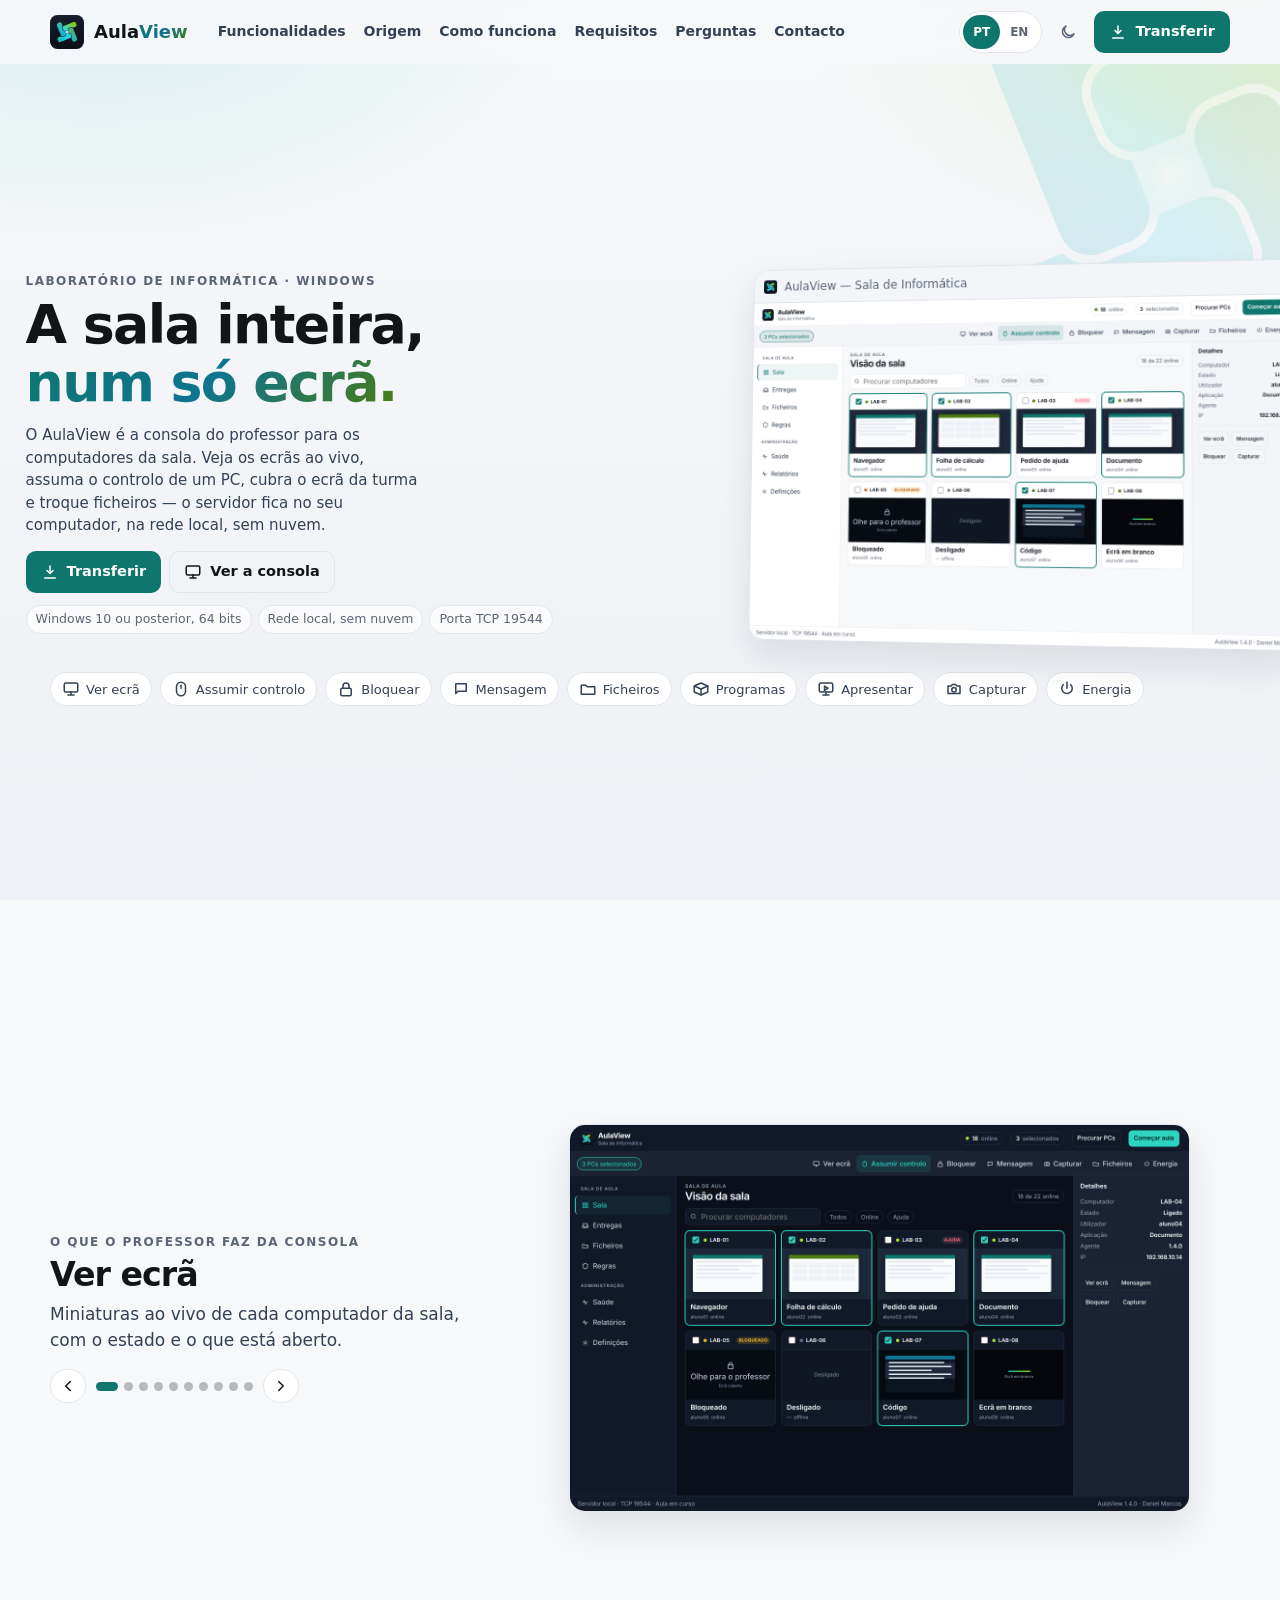
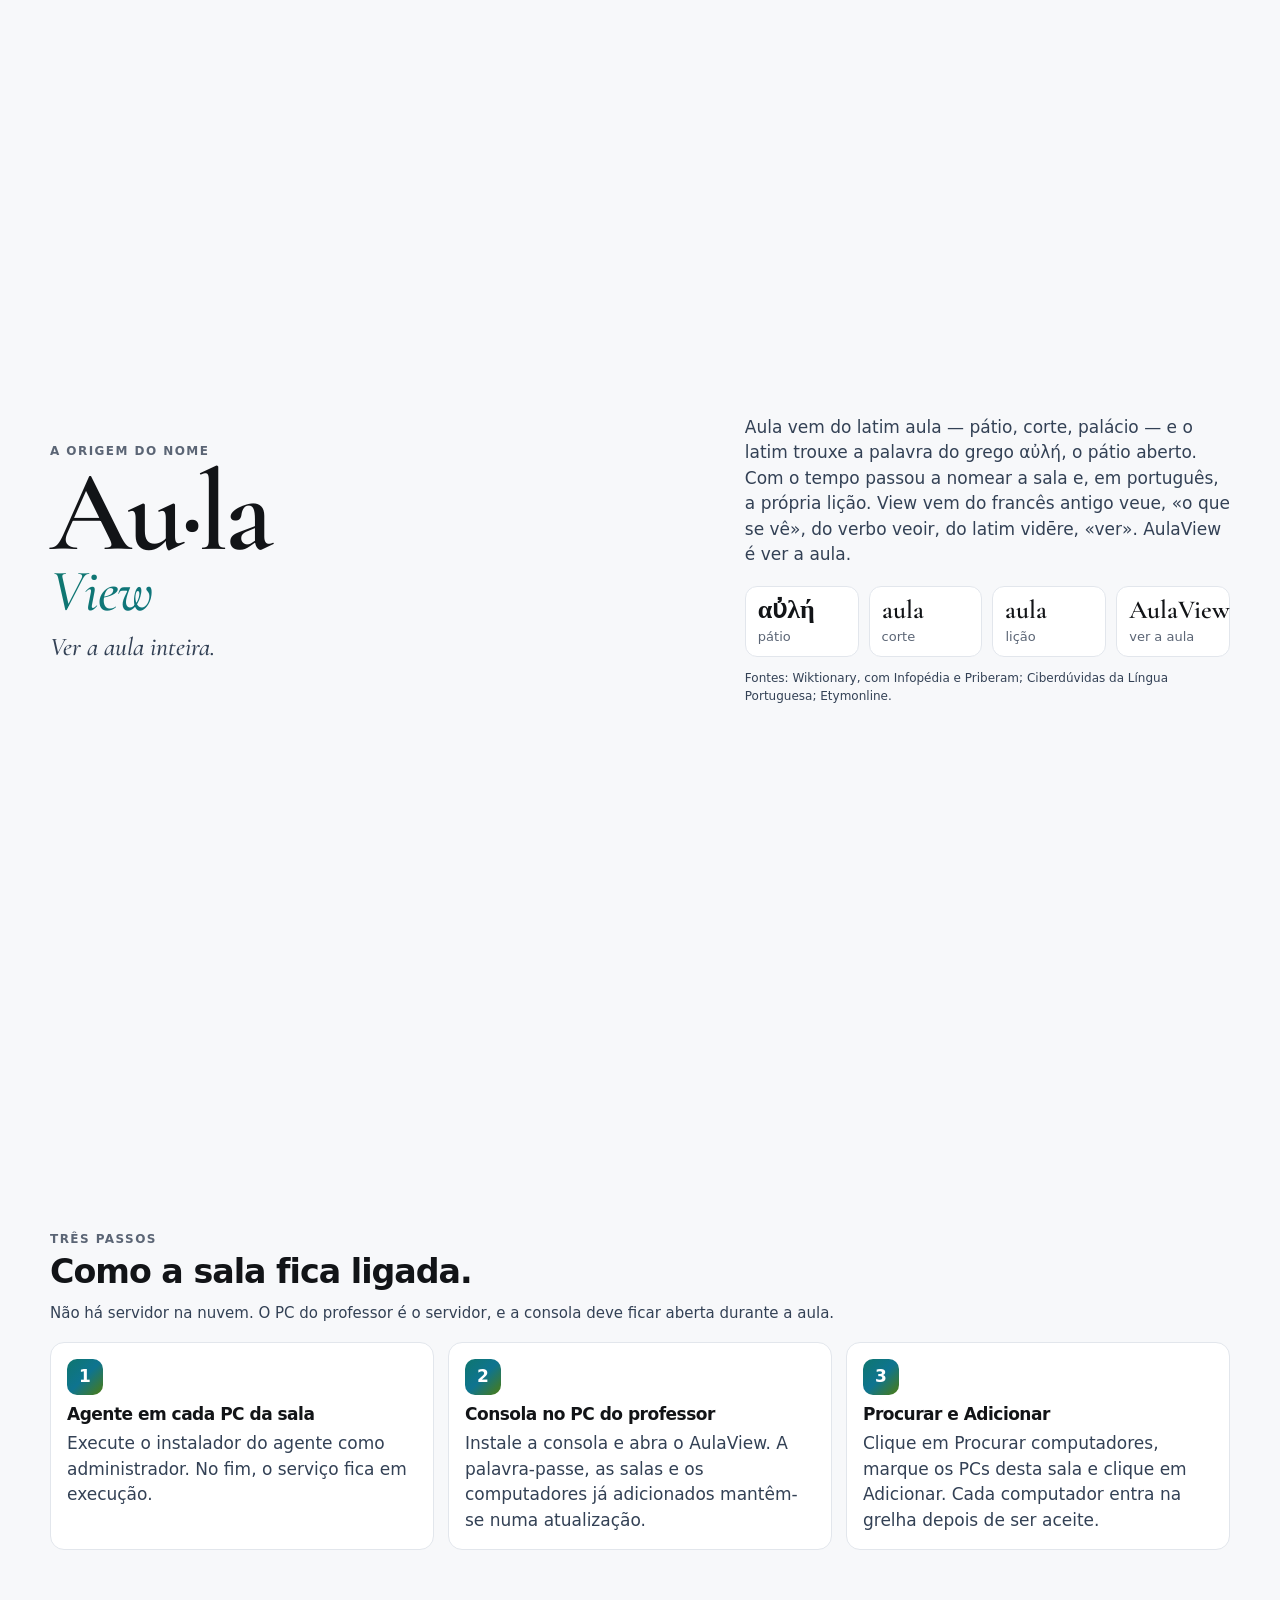
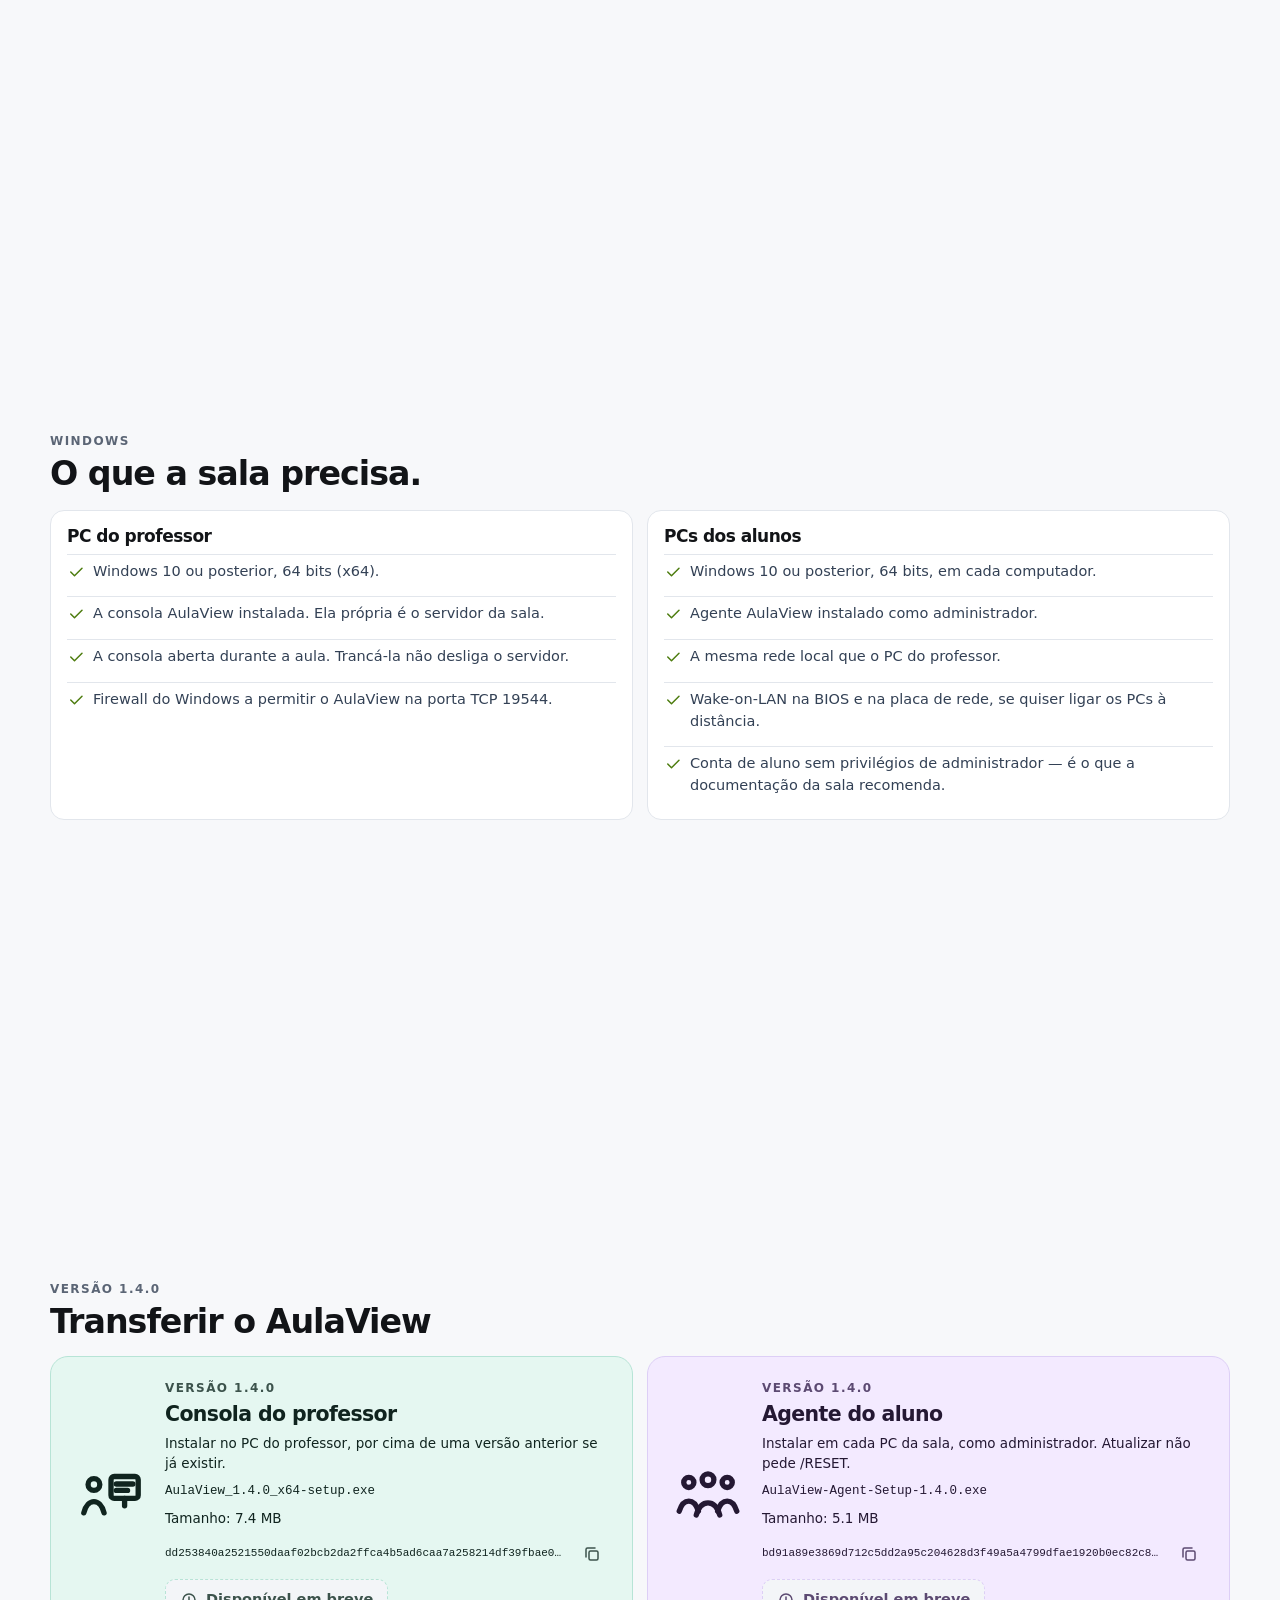
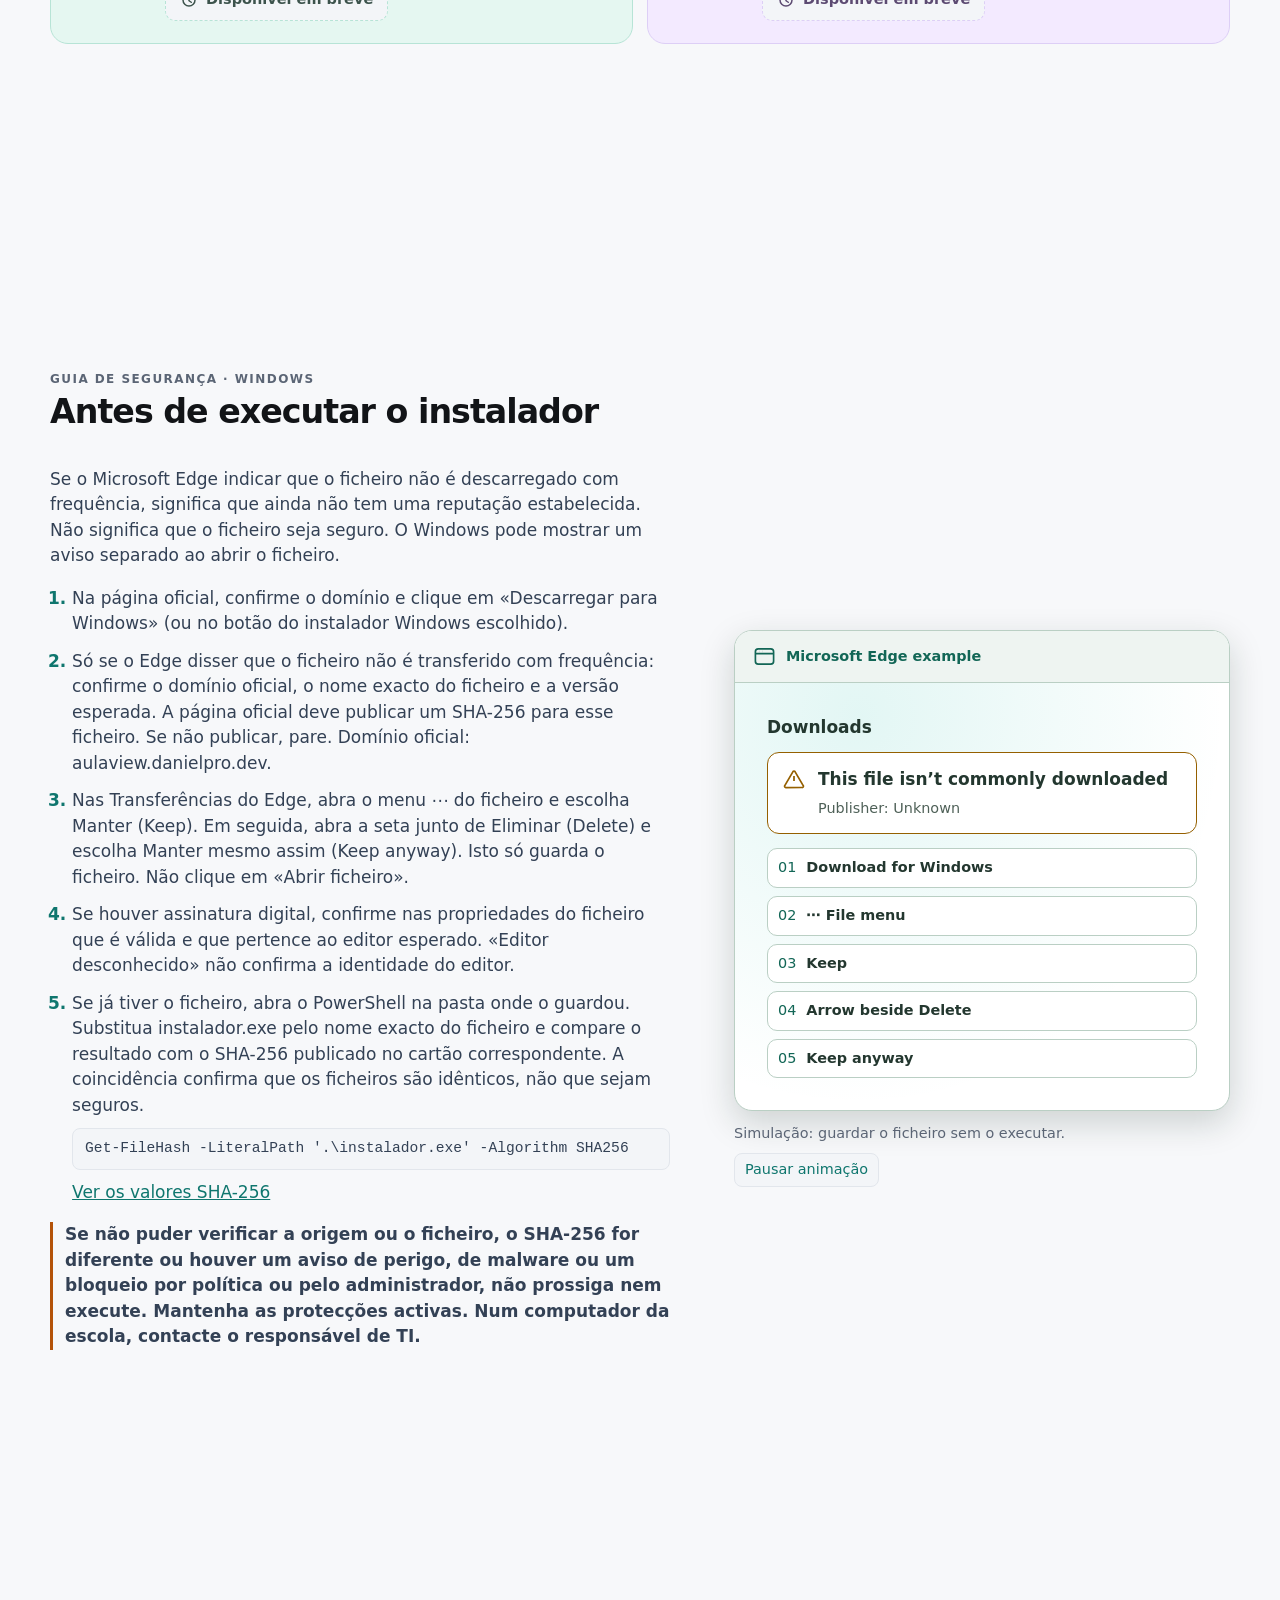
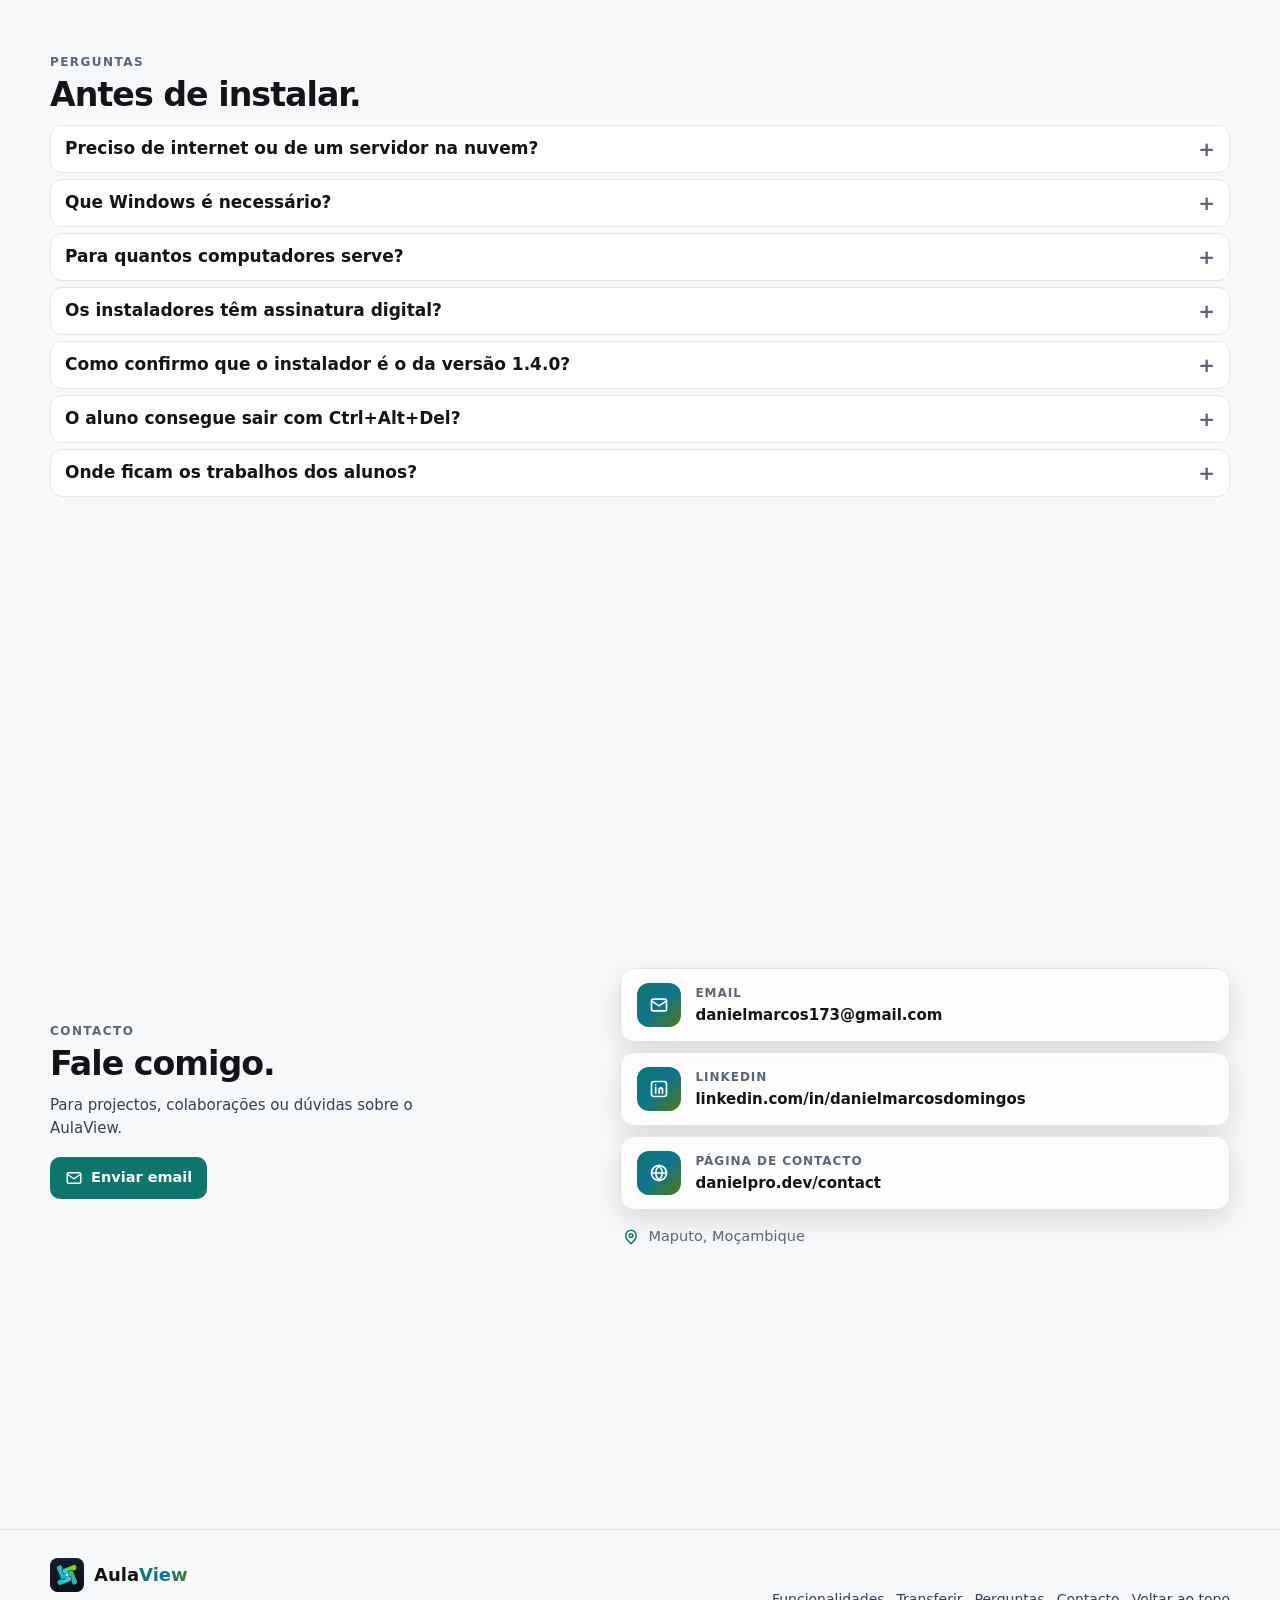
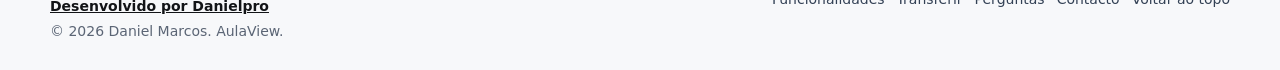
==== commit 60f42693: "Add branded Windows installer safety guide" ====
--- a/index.html
+++ b/index.html
@@ -299,6 +299,57 @@
     </div>
   </section>
 
+  <section class="installer-safety" id="seguranca-windows" aria-labelledby="installer-safety-title">
+    <div class="wrap">
+      <p class="eyebrow" data-i18n="safetyKicker">Guia de segurança · Windows</p>
+      <h2 id="installer-safety-title" data-i18n="safetyTitle">Antes de executar o instalador</h2>
+      <div class="installer-safety-grid">
+        <div class="installer-safety-copy">
+          <p data-i18n="safetyIntro">Se o Microsoft Edge indicar que o ficheiro não é descarregado com frequência, significa que ainda não tem uma reputação estabelecida. Não significa que o ficheiro seja seguro. O Windows pode mostrar um aviso separado ao abrir o ficheiro.</p>
+          <ol>
+            <li data-i18n="safetyStart">Na página oficial, confirme o domínio e clique em «Descarregar para Windows» (ou no botão do instalador Windows escolhido).</li>
+            <li data-i18n="safetyOrigin">Só se o Edge disser que o ficheiro não é transferido com frequência: confirme o domínio oficial, o nome exacto do ficheiro e a versão esperada. A página oficial deve publicar um SHA-256 para esse ficheiro. Se não publicar, pare. Domínio oficial: aulaview.danielpro.dev.</li>
+            <li data-i18n="safetySave">Nas Transferências do Edge, abra o menu ⋯ do ficheiro e escolha Manter (Keep). Em seguida, abra a seta junto de Eliminar (Delete) e escolha Manter mesmo assim (Keep anyway). Isto só guarda o ficheiro. Não clique em «Abrir ficheiro».</li>
+            <li data-i18n="safetySignature">Se houver assinatura digital, confirme nas propriedades do ficheiro que é válida e que pertence ao editor esperado. «Editor desconhecido» não confirma a identidade do editor.</li>
+            <li><span data-i18n="safetyHash">Se já tiver o ficheiro, abra o PowerShell na pasta onde o guardou. Substitua instalador.exe pelo nome exacto do ficheiro e compare o resultado com o SHA-256 publicado no cartão correspondente. A coincidência confirma que os ficheiros são idênticos, não que sejam seguros.</span>
+              <code class="installer-command" data-i18n="safetyCommand">Get-FileHash -LiteralPath '.\instalador.exe' -Algorithm SHA256</code>
+              <a href="#transferir" data-i18n="safetyHashes">Ver os valores SHA-256</a>
+            </li>
+          </ol>
+          <p class="installer-stop" data-i18n="safetyStop">Se não puder verificar a origem ou o ficheiro, o SHA-256 for diferente ou houver um aviso de perigo, de malware ou um bloqueio por política ou pelo administrador, não prossiga nem execute. Mantenha as protecções activas. Num computador da escola, contacte o responsável de TI.</p>
+        </div>
+        <figure class="installer-figure">
+          <div class="installer-window" lang="en" aria-hidden="true">
+            <div class="installer-chrome">
+              <svg width="23" height="23" viewBox="0 0 24 24" fill="none" stroke="currentColor" stroke-width="1.75" aria-hidden="true"><rect x="2.5" y="4" width="19" height="16" rx="3"/><path d="M3 9h18M6.5 6.6h.1m3 0h.1"/></svg>
+              <span>Microsoft Edge example</span>
+            </div>
+            <div class="installer-window-body">
+              <p class="installer-downloads-label">Downloads</p>
+              <div class="installer-warning">
+                <svg width="24" height="24" viewBox="0 0 24 24" fill="none" stroke="currentColor" stroke-width="1.75" aria-hidden="true"><path d="M11 4.6a1.2 1.2 0 0 1 2 0l8.2 14a1.2 1.2 0 0 1-1 1.9H3.8a1.2 1.2 0 0 1-1-1.9L11 4.6Z"/><path d="M12 9v5m0 3h.01"/></svg>
+                <div>
+                  <strong>This file isn’t commonly downloaded</strong>
+                  <p>Publisher: Unknown</p>
+                </div>
+              </div>
+              <ol class="installer-demo-steps" aria-hidden="true">
+                <li><span>01</span><strong>Download for Windows</strong></li>
+                <li><span>02</span><strong>⋯ File menu</strong></li>
+                <li><span>03</span><strong>Keep</strong></li>
+                <li><span>04</span><strong>Arrow beside Delete</strong></li>
+                <li><span>05</span><strong>Keep anyway</strong></li>
+              </ol>
+            </div>
+          </div>
+          <figcaption><span data-i18n="safetyCaption">Simulação: guardar o ficheiro sem o executar.</span>
+            <button type="button" class="installer-motion" data-installer-motion hidden data-i18n="safetyPlay">Reproduzir animação</button>
+          </figcaption>
+        </figure>
+      </div>
+    </div>
+  </section>
+
   <section class="band" id="perguntas">
     <div class="wrap">
       <p class="eyebrow" data-i18n="faqKicker">Perguntas</p>
@@ -307,7 +358,7 @@
         <details><summary data-i18n="q1">Preciso de internet ou de um servidor na nuvem?</summary><p data-i18n="a1">Não. O PC do professor é o servidor. Os computadores da sala falam com a consola na rede local, na porta TCP 19544. Não há PHP, base de dados nem serviço na nuvem.</p></details>
         <details><summary data-i18n="q2">Que Windows é necessário?</summary><p data-i18n="a2">Windows 10 ou posterior, de 64 bits, tanto no PC do professor como nos PCs dos alunos. O instalador do agente recusa um Windows de 32 bits ou anterior ao Windows 10.</p></details>
         <details><summary data-i18n="q3">Para quantos computadores serve?</summary><p data-i18n="a3">Foi feito para uma sala de informática. A versão 1.4.0 acompanha uma turma na casa dos 22 PCs, e o teste de carga usou 25 computadores simulados.</p></details>
-        <details><summary data-i18n="q4">Os instaladores têm assinatura digital?</summary><p data-i18n="a4">Ainda não. O SmartScreen do Windows pode mostrar «O Windows protegeu o seu PC». Em Mais informações pode escolher Executar mesmo assim. Confira o SHA-256 publicado nesta página.</p></details>
+        <details><summary data-i18n="q4">Os instaladores têm assinatura digital?</summary><p data-i18n="a4">Os instaladores publicados não têm assinatura digital. Se vir um aviso no Edge ou no Windows, consulte o guia de segurança acima. Não execute um ficheiro marcado como perigoso ou que não possa verificar.</p></details>
         <details><summary data-i18n="q5">Como confirmo que o instalador é o da versão 1.4.0?</summary><p data-i18n="a5">Os dois ficheiros estão em /downloads/. Compare o SHA-256 do ficheiro descarregado com o valor nesta página.</p></details>
         <details><summary data-i18n="q6">O aluno consegue sair com Ctrl+Alt+Del?</summary><p data-i18n="a6">Sim. Nenhum programa normal consegue bloquear Ctrl+Alt+Del. O bloqueio cobre o ecrã e o teclado e o rato, e o Windows mantém essa combinação.</p></details>
         <details><summary data-i18n="q7">Onde ficam os trabalhos dos alunos?</summary><p data-i18n="a7">Na consola, os envios pela janela de entrega ficam agrupados por PC. A recolha e o envio verificam o SHA-256. Cada ficheiro pode ter no máximo 64 MB.</p></details>
--- a/css/site.css
+++ b/css/site.css
@@ -460,3 +460,127 @@
   .contact-card:hover { transform: none; }
 }
 
+
+/* Windows installer safety guide */
+.installer-safety {
+  padding: clamp(36px, 7vw, 90px) 0;
+  scroll-margin-top: var(--header-h);
+}
+.installer-safety-grid {
+  display: grid;
+  grid-template-columns: minmax(0, 1.25fr) minmax(0, 1fr);
+  gap: clamp(24px, 5vw, 64px);
+  align-items: center;
+  margin-top: 20px;
+}
+.installer-safety-copy p { color: var(--text-2); }
+.installer-safety-copy ol { padding-inline-start: 1.3em; }
+.installer-safety-copy li { margin-block: 0 12px; color: var(--text-2); }
+.installer-safety-copy li::marker { color: var(--accent); font-weight: 700; }
+.installer-command {
+  display: block;
+  background: var(--surface-2);
+  border: 1px solid var(--border);
+  border-radius: 8px;
+  overflow-wrap: anywhere;
+  margin: 10px 0;
+  padding: 9px 12px;
+  font-size: .86em;
+}
+.installer-safety-copy .installer-stop {
+  border-inline-start: 3px solid var(--warn);
+  padding-inline-start: 12px;
+  font-weight: 600;
+}
+.installer-figure { min-width: 0; margin: 0; }
+.installer-window {
+  color-scheme: light;
+  --surface: #ffffff;
+  --surface-2: #eef4f1;
+  --text: #23372f;
+  --muted: #4f6158;
+  --accent: #126656;
+  --border: #bacfc4;
+  --warn: #956000;
+  --shadow: 0 12px 34px rgb(16 37 29 / .18);
+  color: var(--text);
+  border: 1px solid var(--border);
+  border-radius: 18px;
+  background: var(--surface);
+  box-shadow: var(--shadow);
+  overflow: hidden;
+}
+.installer-chrome {
+  display: flex;
+  align-items: center;
+  gap: 10px;
+  padding: 14px 18px;
+  color: var(--accent);
+  background: var(--surface-2);
+  border-bottom: 1px solid var(--border);
+  font-size: .9rem;
+  font-weight: 700;
+}
+.installer-chrome svg, .installer-warning svg { flex-shrink: 0; }
+.installer-window-body {
+  background: radial-gradient(ellipse at 25% 8%, rgb(20 184 166 / .12), transparent 70%);
+  padding: clamp(14px, 3vw, 32px);
+}
+.installer-downloads-label { margin: 0 0 12px; font-weight: 700; }
+.installer-warning {
+  display: flex;
+  gap: 12px;
+  align-items: flex-start;
+  padding: 14px;
+  color: var(--text);
+  background: var(--surface);
+  border: 1px solid var(--warn);
+  border-radius: 12px;
+}
+.installer-warning svg { color: var(--warn); }
+.installer-warning p { margin: 5px 0 0; color: var(--muted); font-size: .9rem; }
+.installer-figure figcaption { color: var(--muted); font-size: .9rem; padding-top: 12px; }
+.installer-motion {
+  display: block;
+  margin-top: 8px;
+  padding: 5px 10px;
+  color: var(--accent);
+  background: var(--surface-2);
+  border: 1px solid var(--border);
+  border-radius: 8px;
+  cursor: pointer;
+}
+.installer-motion[hidden] { display: none; }
+@media (prefers-reduced-motion: no-preference) {
+  .installer-figure.is-ready .installer-warning {
+    animation: installer-highlight 2.4s var(--ease) infinite;
+  }
+  .installer-figure.is-paused .installer-warning { animation-play-state: paused; }
+}
+@keyframes installer-highlight {
+  0%, 100% { box-shadow: 0 0 0 0 transparent; }
+  45% { box-shadow: 0 0 0 5px rgb(251 191 36 / .24); }
+}
+@media (max-width: 760px) {
+  .installer-safety-grid { grid-template-columns: minmax(0, 1fr); }
+}
+
+.installer-demo-steps { display: grid; gap: 8px; padding: 0; margin: 14px 0 0; list-style: none; }
+.installer-demo-steps li {
+  display: grid; grid-template-columns: auto minmax(0, 1fr); gap: 10px; align-items: start;
+  padding: 8px 10px; background: var(--surface); color: var(--text);
+  border: 1px solid var(--border); border-radius: 10px; font-size: .9rem; overflow-wrap: anywhere;
+}
+.installer-demo-steps li span { color: var(--accent); font-variant-numeric: tabular-nums; }
+@media (prefers-reduced-motion: no-preference) {
+  .installer-figure.is-ready .installer-demo-steps li { animation: installer-step 10s ease infinite; }
+  .installer-figure.is-ready .installer-demo-steps li:nth-child(2) { animation-delay: 2s; }
+  .installer-figure.is-ready .installer-demo-steps li:nth-child(3) { animation-delay: 4s; }
+  .installer-figure.is-ready .installer-demo-steps li:nth-child(4) { animation-delay: 6s; }
+  .installer-figure.is-ready .installer-demo-steps li:nth-child(5) { animation-delay: 8s; }
+  .installer-figure.is-paused .installer-demo-steps li { animation-play-state: paused; }
+}
+@keyframes installer-step {
+  0%, 21%, 100% { border-color: var(--border); }
+  4%, 16% { border-color: var(--accent); }
+}
